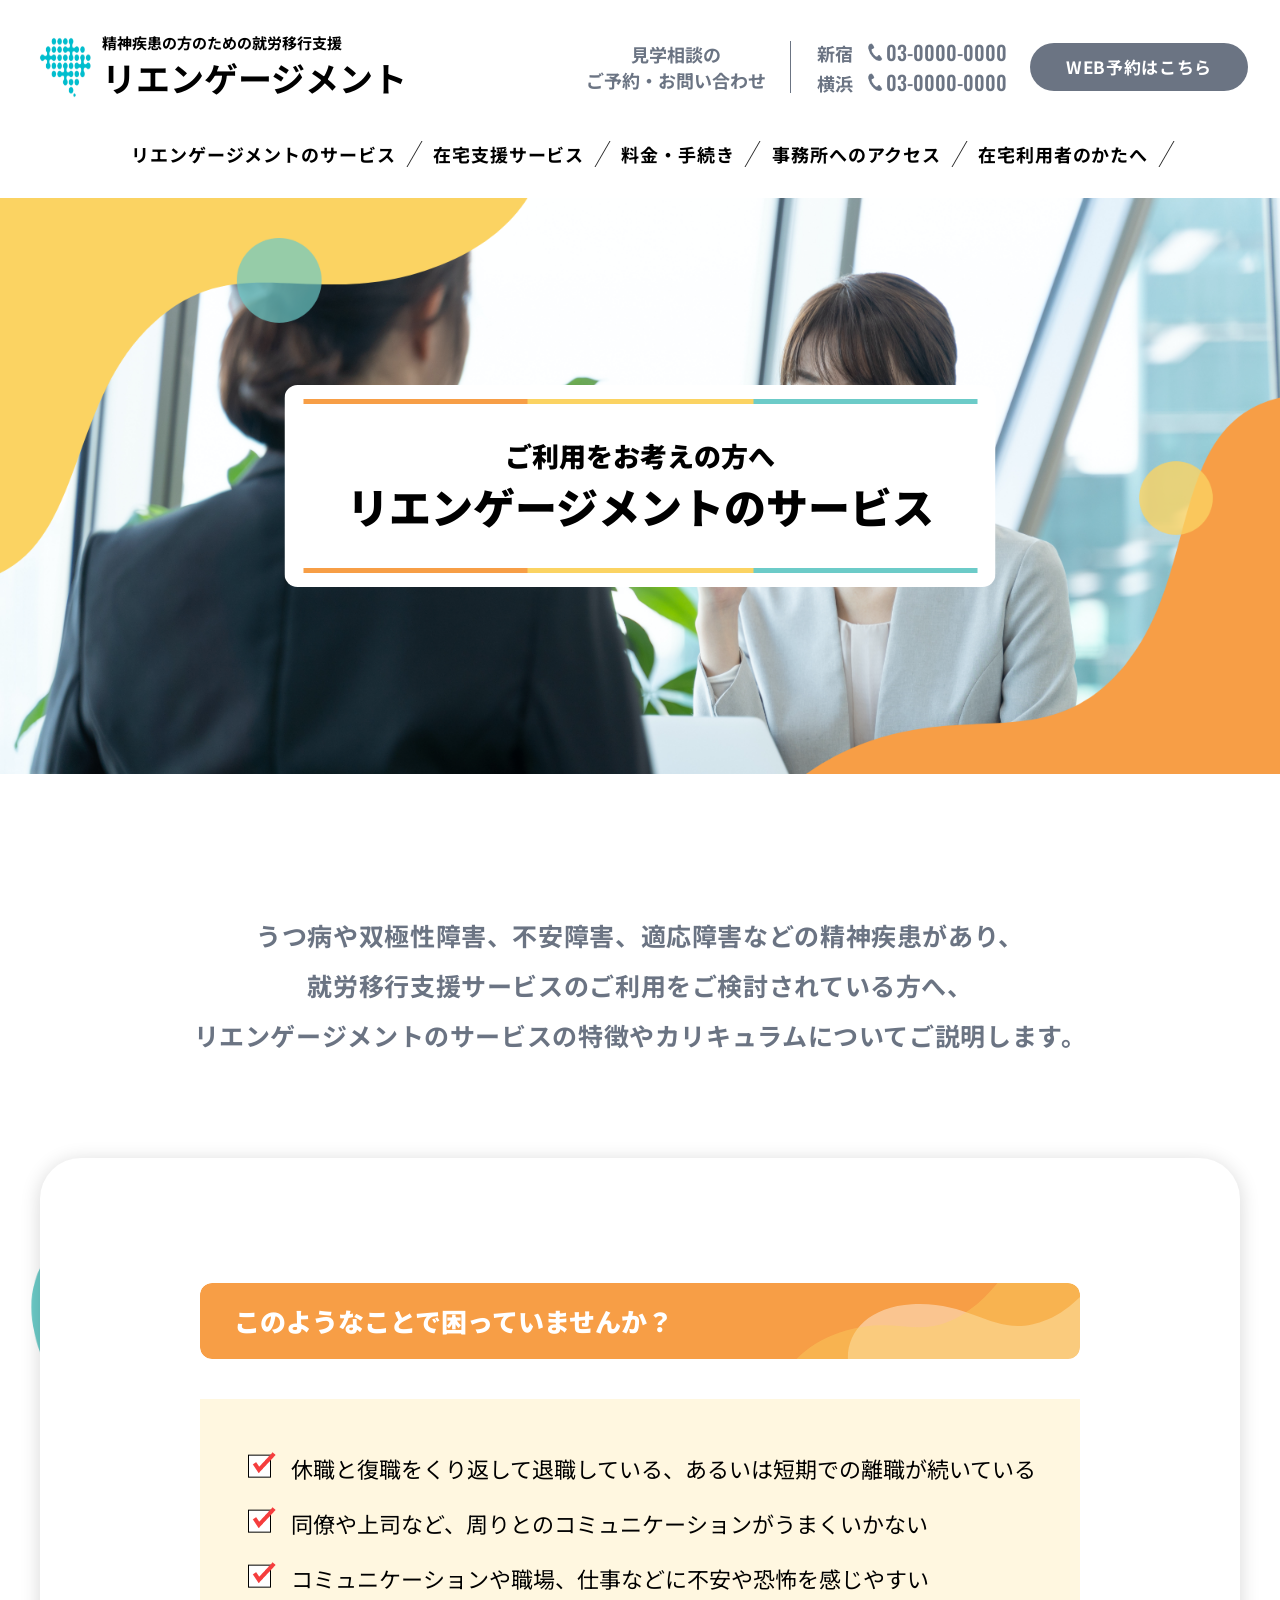
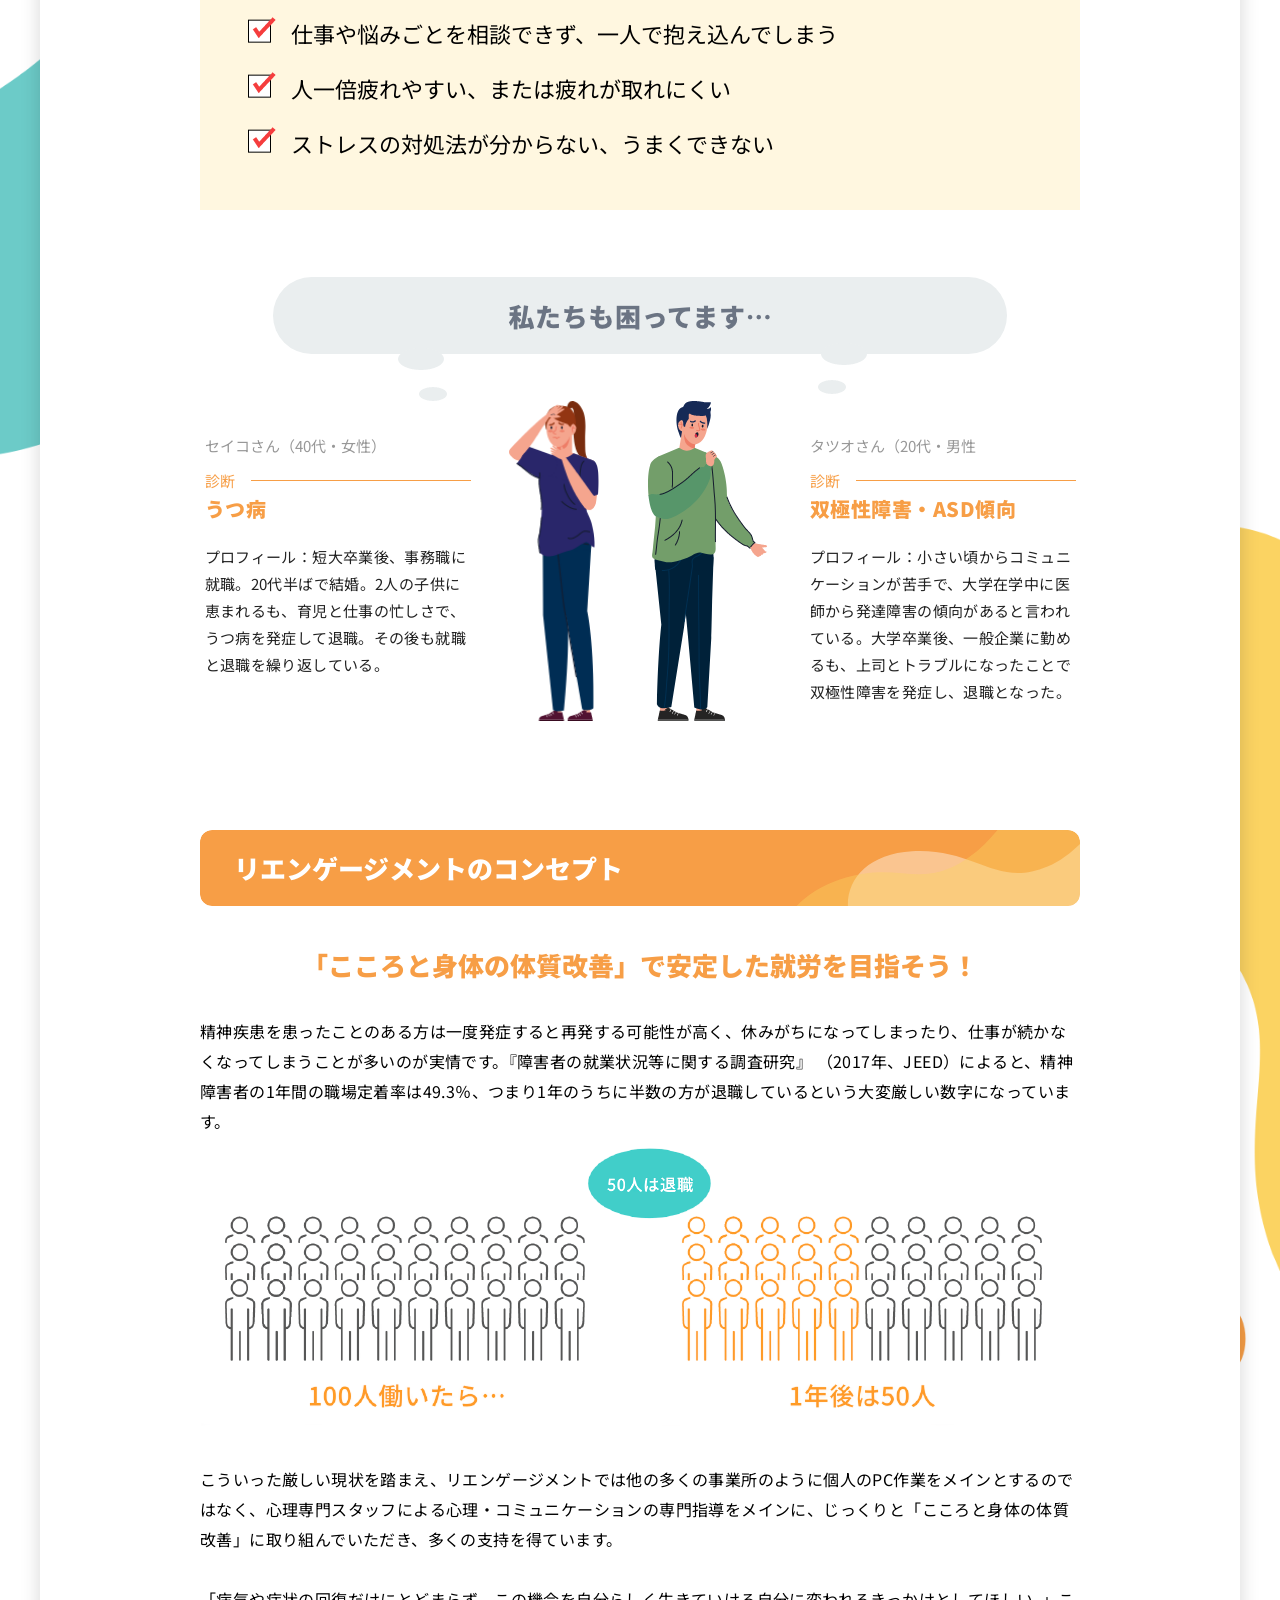
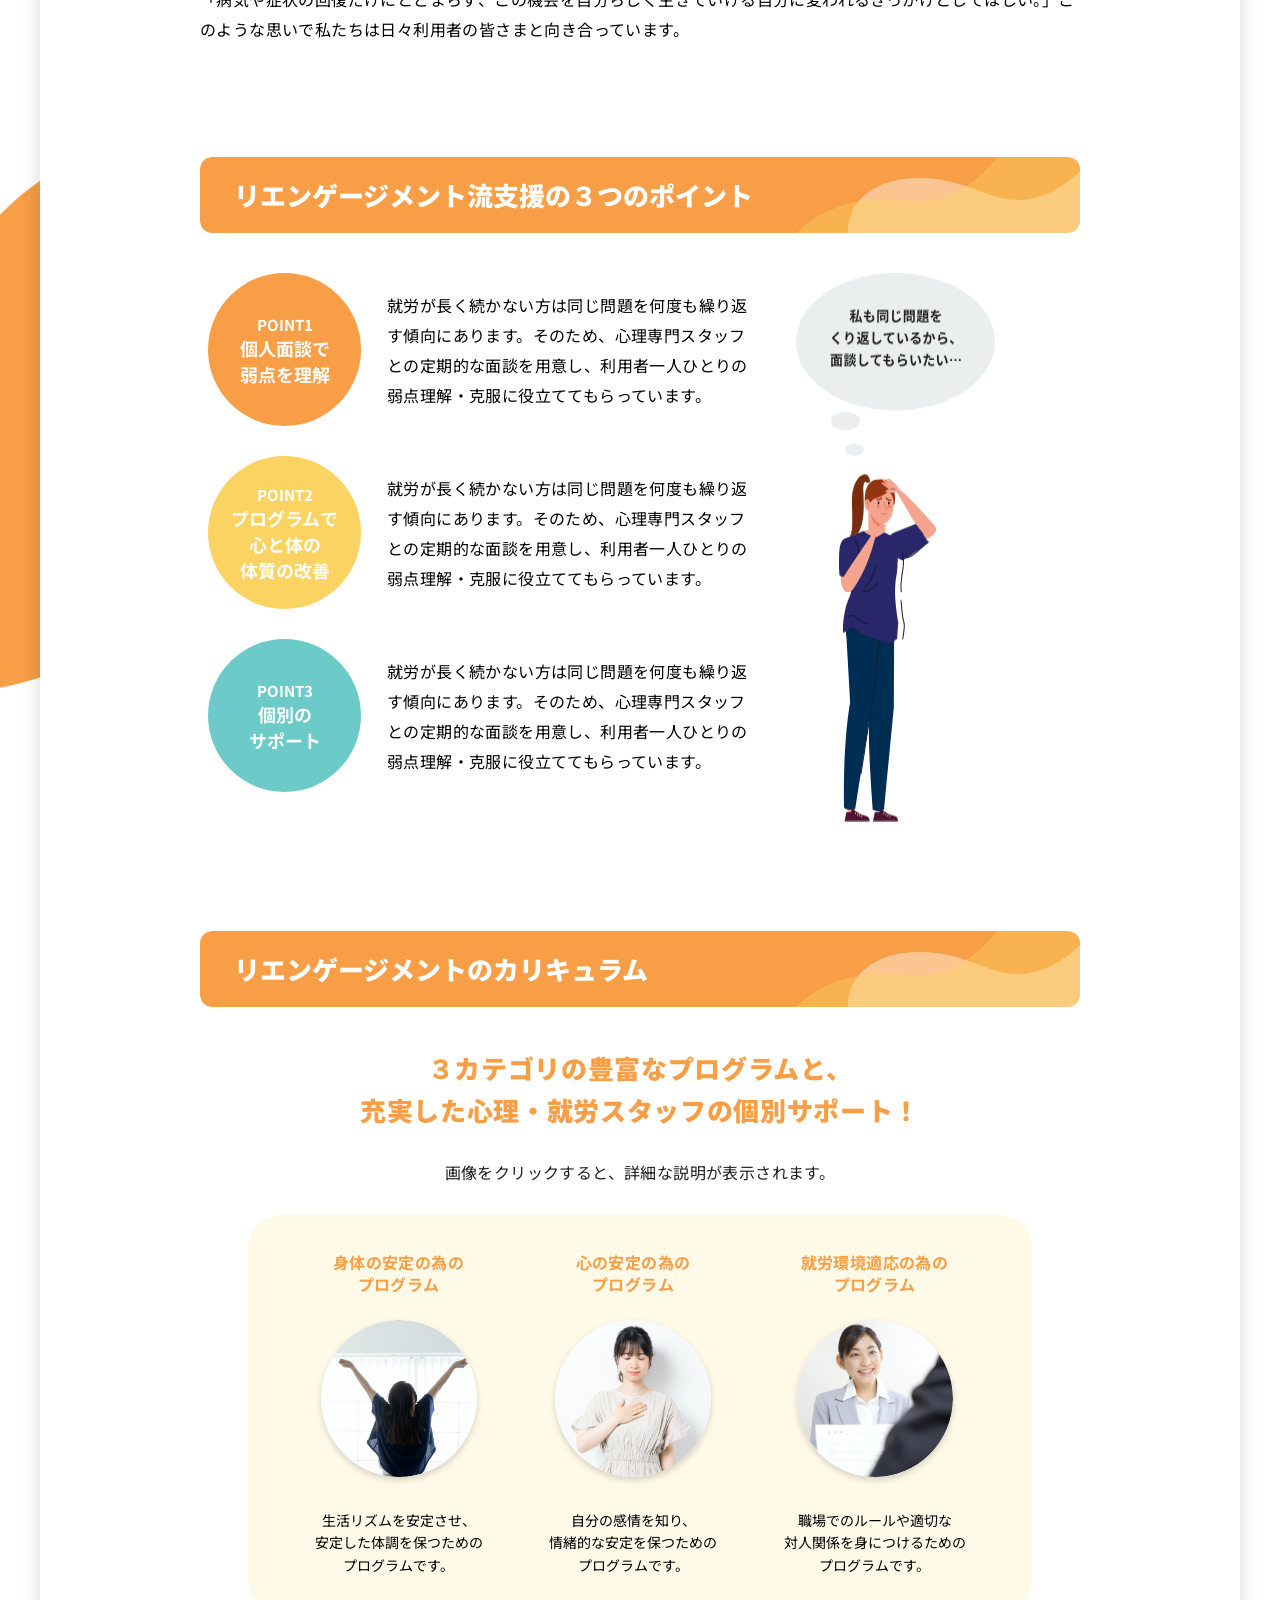
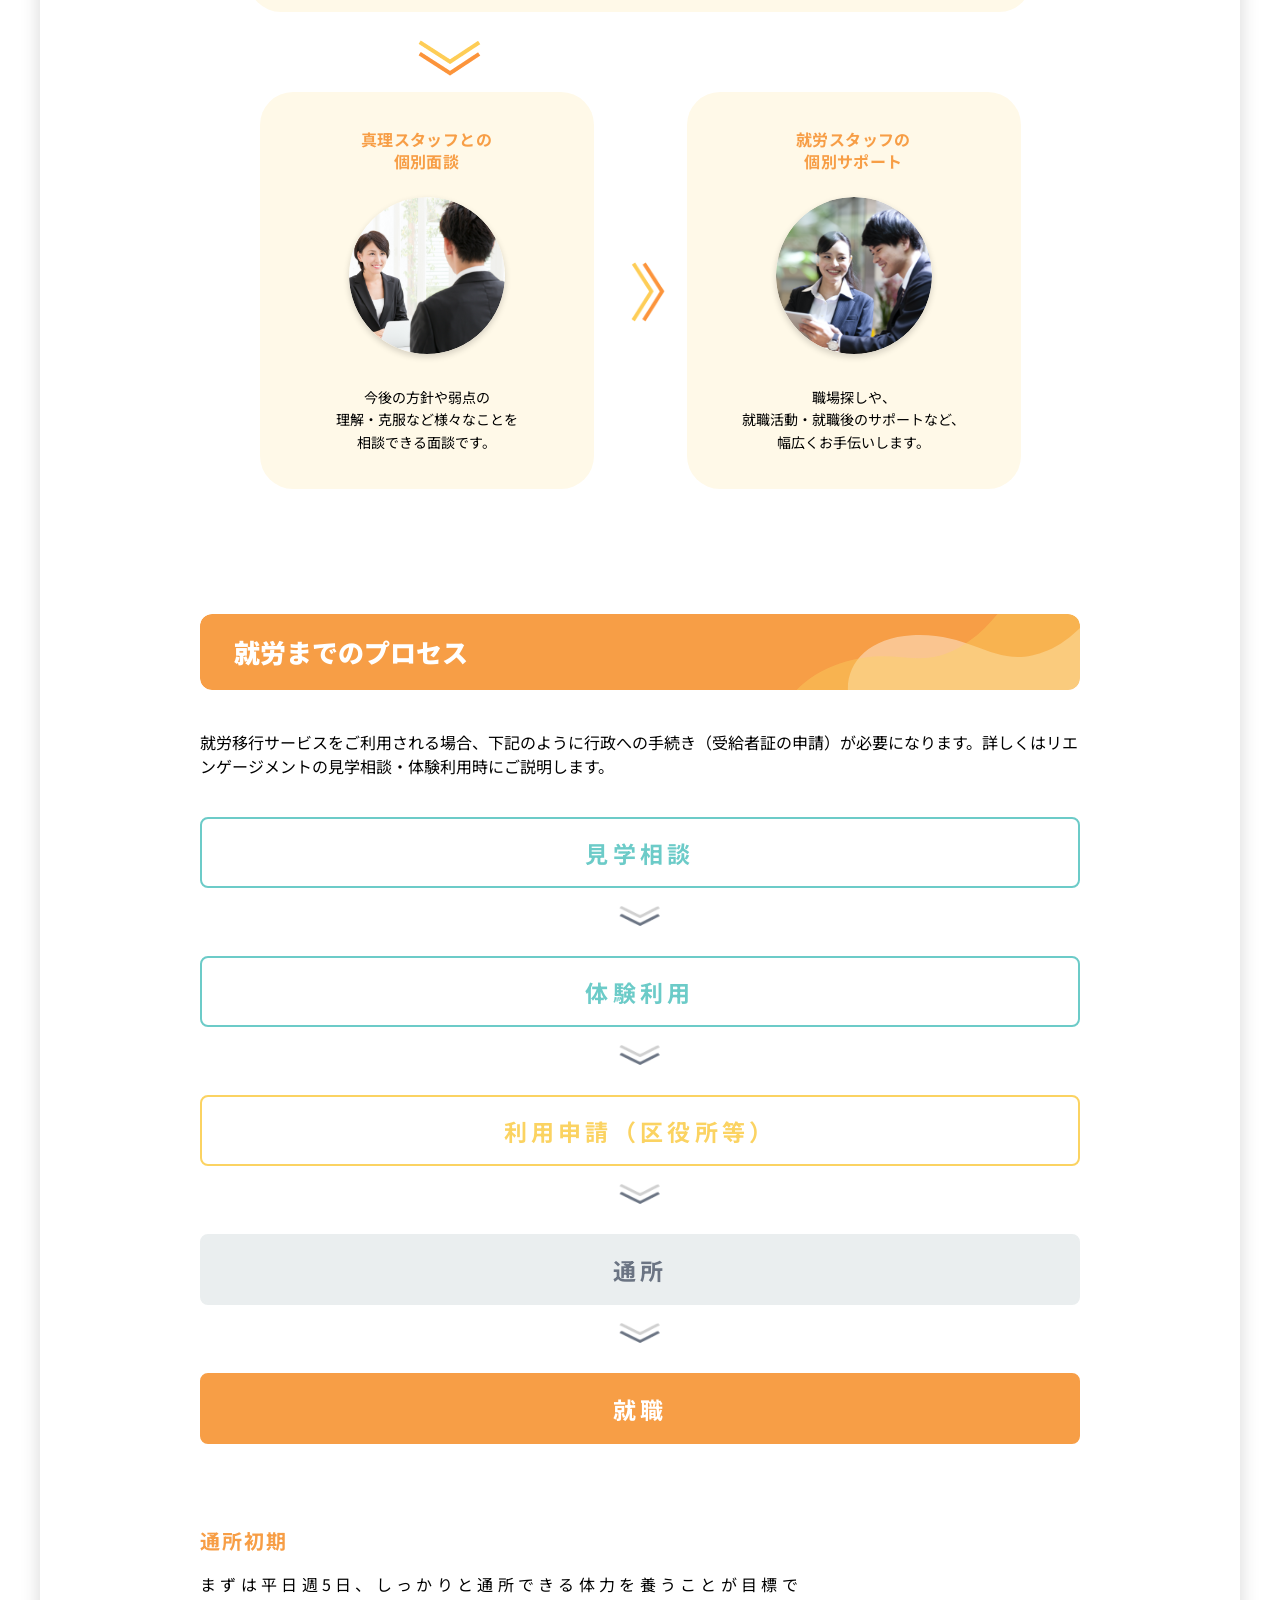
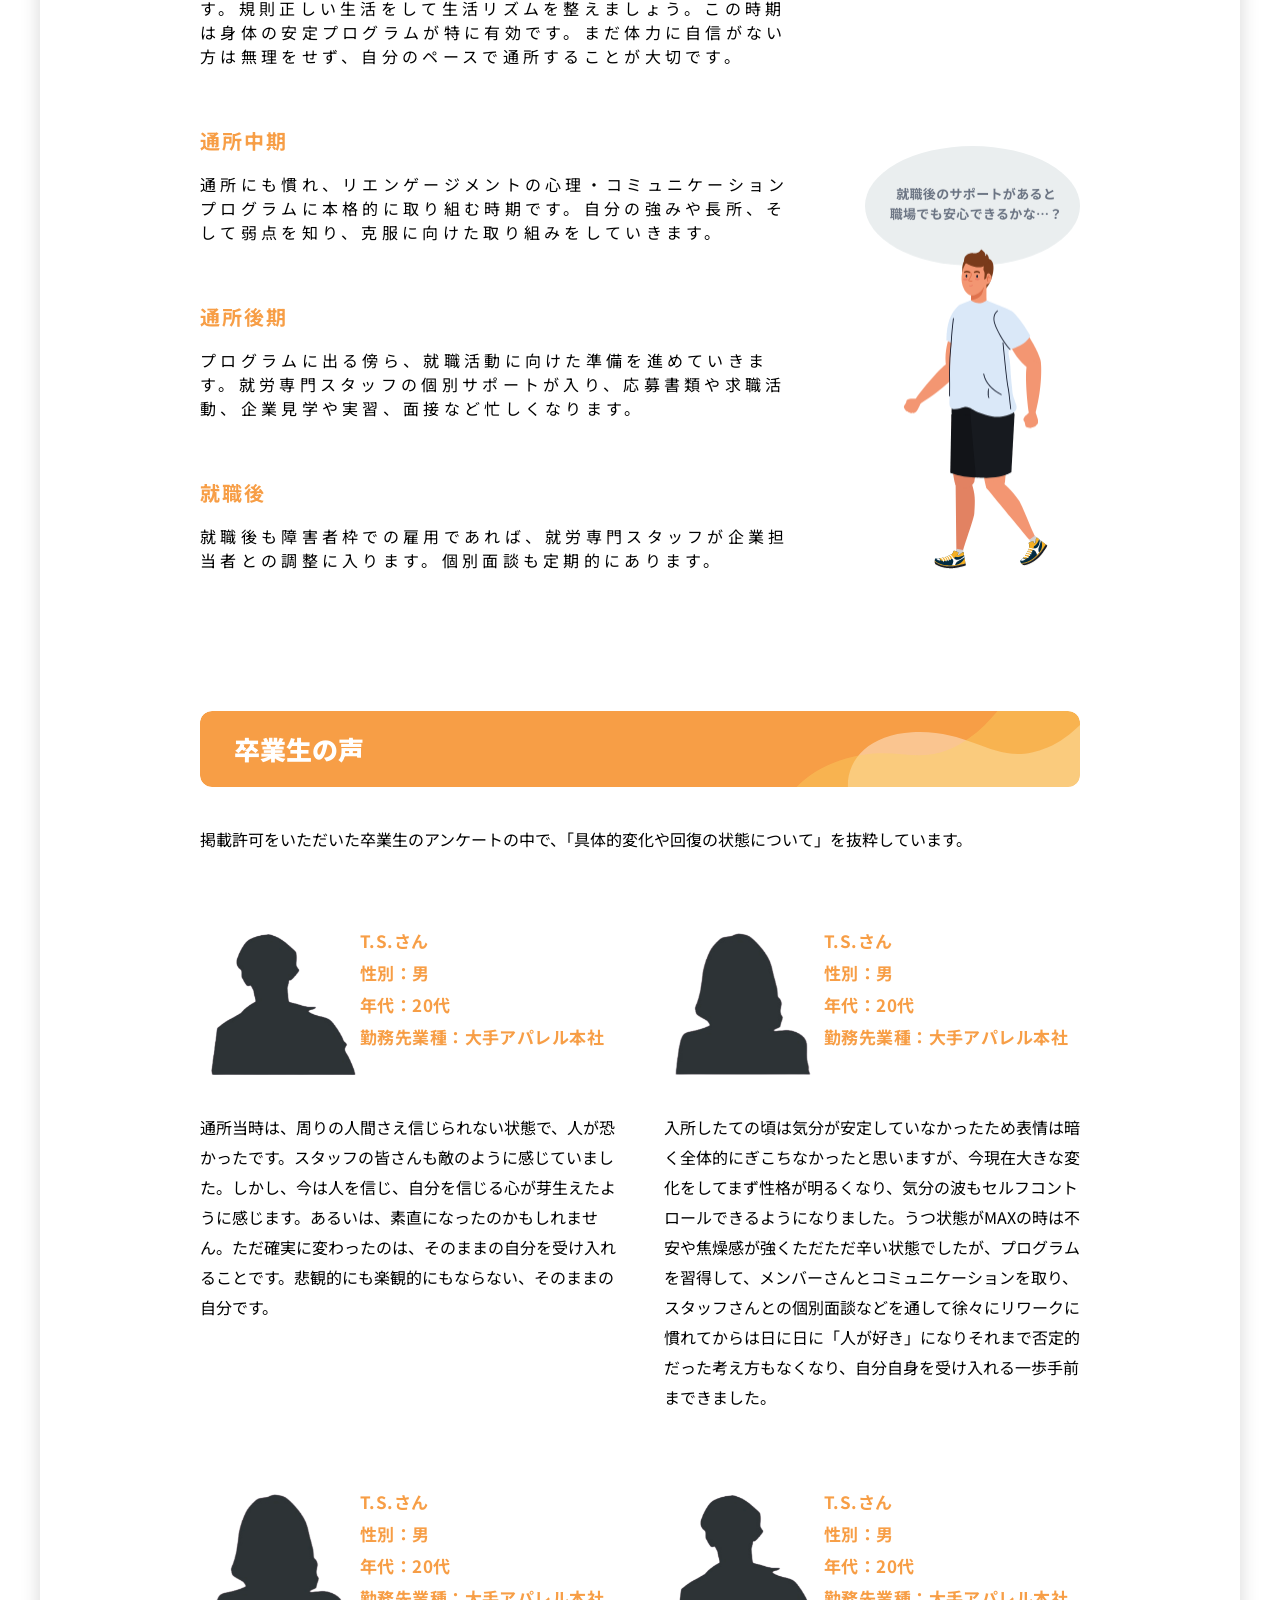
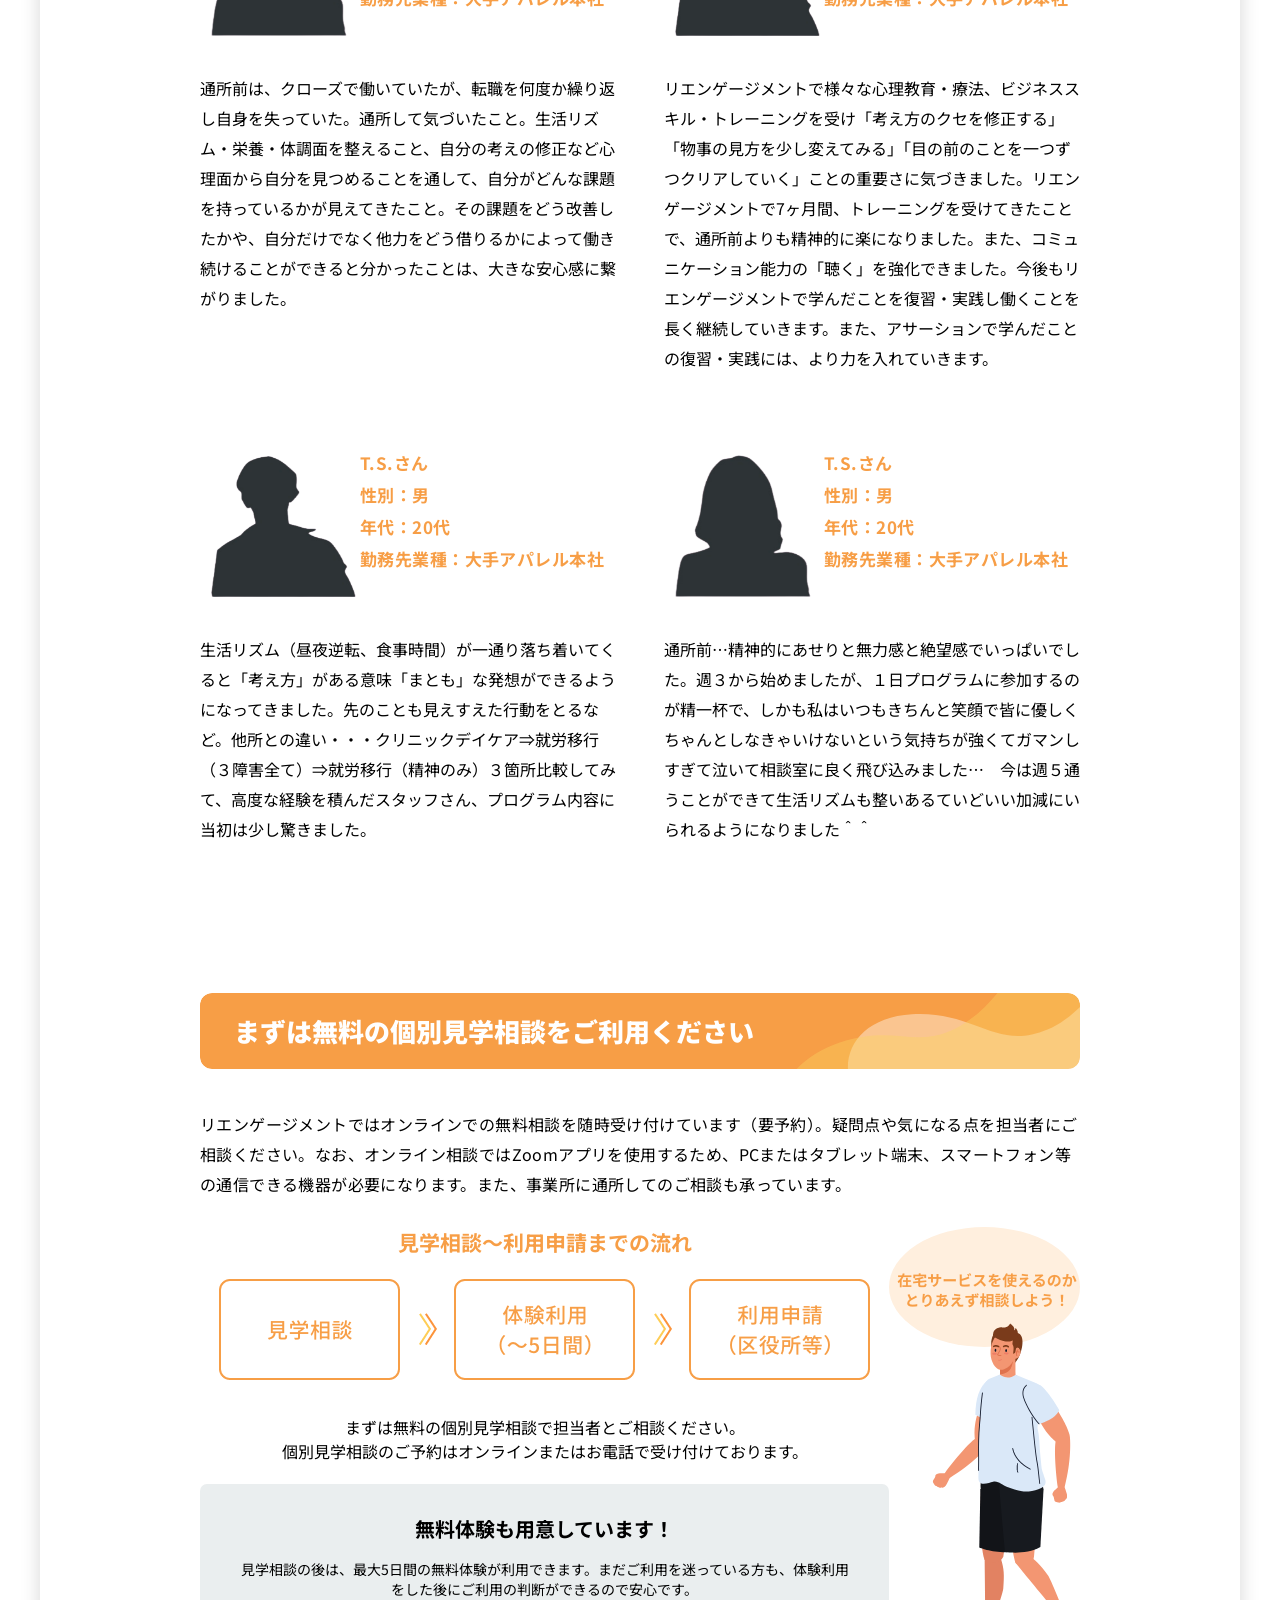
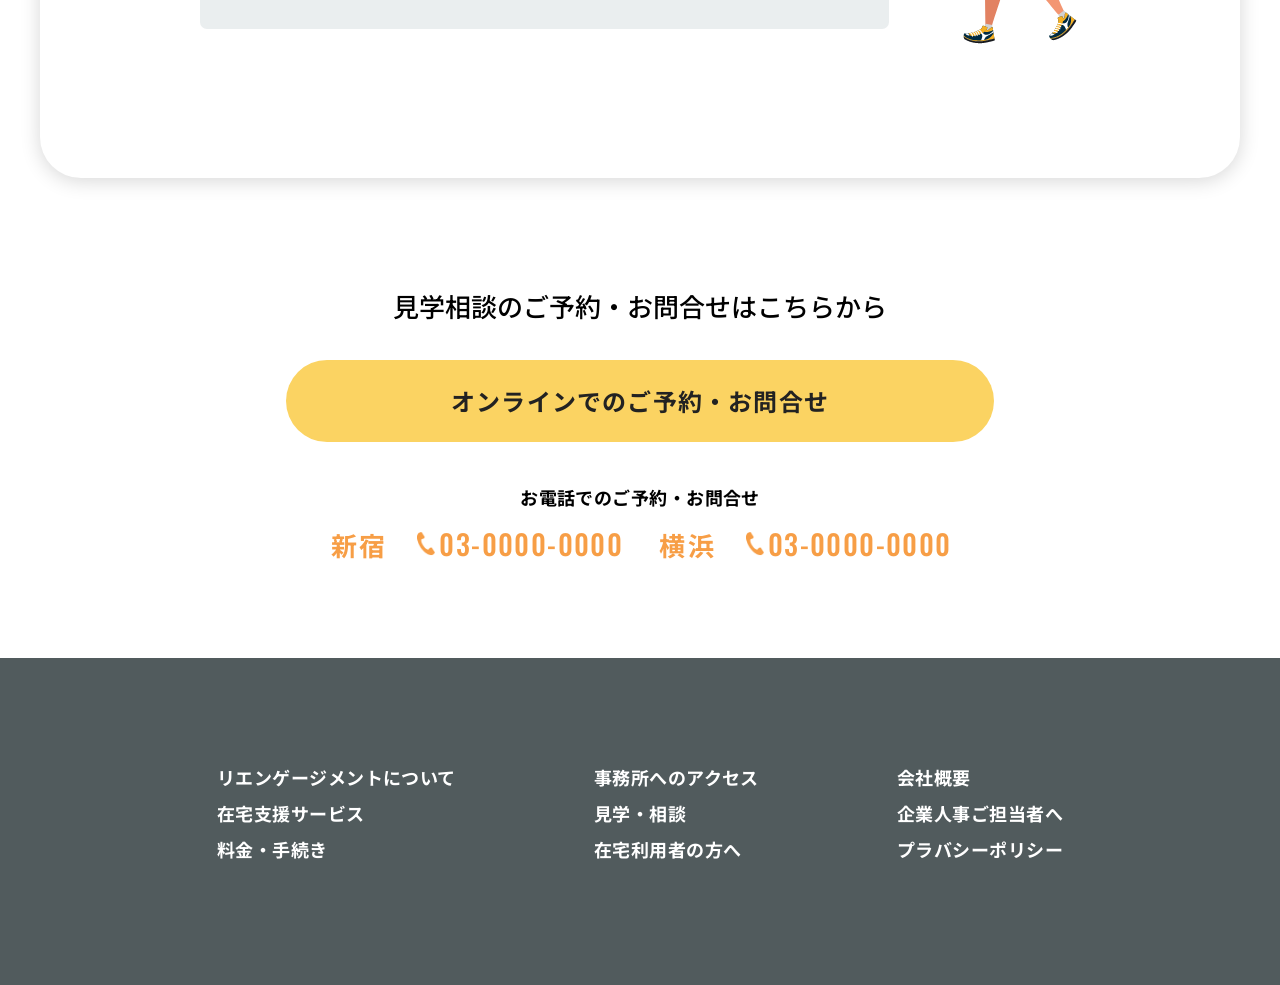
==== index.html @ 926a72e7 "Update index.html" ====
<!DOCTYPE html>
<html lang="ja">
  <head>
    <meta charset="utf-8">
    <meta name="viewport" content="width=device-width, initial-scale=1.0">
    <title>リエンゲージメント</title>
    <link rel="stylesheet" href="scss/main-service.css">
    <link href="https://fonts.googleapis.com/css2?family=Noto+Sans+JP:wght@300;400;500;700;900&family=Oswald:wght@400;500;600&family=Raleway:wght@400;500;600;700;800;900&display=swap" rel="stylesheet">
</head>
<body>
      <div class="no-scroll">

    <header>
        <div class="header_wrap">
            <div class="header_block">
            <div class="header_logo">
            <img src="img/front/group_logo2.png" alt="ロゴ">
      <h1 class="header_logo_title"><a href="https://htsubasa.github.io/reengagement/"><span class="header_logo_sub">精神疾患の方のための就労移行支援</span>リエンゲージメント</a></h1>
        </div><!--header_logo-->
        <div class="header_info">
            <p class="header_contact">見学相談の<br>ご予約・お問い合わせ</p>
            <div class="header_tel">
                <p class="area">新宿<span><img src="img/front/phone_logo.png">03-0000-0000</span></p>
                <p class="area">横浜<span><img src="img/front/phone_logo.png">03-0000-0000</span></p>
            </div><!--header_tel-->
        
            <div class="btn">
                <a href="https://htsubasa.github.io/reengagement-reservation/">WEB予約はこちら</a>
            </div><!--btn-->
        </div><!--header_info-->
        </div><!--header_bloock-->
<div class="header_nav">
    <ul>
        <li class="g-nav"><a href="https://htsubasa.github.io/main_service/">リエンゲージメントのサービス</a></li>
        <li class="g-nav"><a href="https://htsubasa.github.io/reengagement-service/">在宅支援サービス</a></li>
        <li class="g-nav"><a href="https://htsubasa.github.io/reengagement-price-page/">料金・手続き</a></li>
        <li class="g-nav"><a href="https://htsubasa.github.io/reengagement_company/">事務所へのアクセス</a></li>
        <li class="g-nav"><a href="https://htsubasa.github.io/reengagement-program-page/">在宅利用者のかたへ</a></li>
        <li id="contact-drawer" class="g-nav"><a href="https://htsubasa.github.io/reengagement-program-page/">予約・問い合わせ</a></li>
    </ul>
</div><!--nav-->
<p class="btn-gnavi">
    <span></span>
    <span></span>
    <span></span>
</p>
</div><!--header_wrap-->
</header>
        
        
<section class="mainvisual">
    <div class="mainvisual_wrap">
        <div class="mv_inner_text">
            <p class="top_inner_text">ご利用をお考えの方へ</p>
            <h2 class="top_inner_title">リエンゲージメントの<br class="br_sp">サービス</h2>
        </div><!--mv_inner_text-->
    </div><!--wrap-->
</section>

<section class="intro_top">
    <div class="intro_wrap">
        <p class="top_text">うつ病や双極性障害、不安障害、適応障害などの精神疾患があり、<br>就労移行支援サービスのご利用をご検討されている方へ、<br>リエンゲージメントのサービスの特徴やカリキュラムについてご説明します。</p>
    </div><!--wrap-->
</section><!--intro_top-->

<section class="content">
    <div class="content_box">
        <h2 class="content_title">このようなことで<br class="br_sp">困っていませんか？</h2>
        <div class="check_box">
            <ul>
                <li><img src="img/service/checkbox.png">休職と復職をくり返して退職している、あるいは短期での離職が続いている</li>
                <li><img src="img/service/checkbox.png">同僚や上司など、周りとのコミュニケーションがうまくいかない</li>
                <li><img src="img/service/checkbox.png">コミュニケーションや職場、仕事などに不安や恐怖を感じやすい</li>
                <li><img src="img/service/checkbox.png">仕事や悩みごとを相談できず、一人で抱え込んでしまう</li>
                <li><img src="img/service/checkbox.png">人一倍疲れやすい、または疲れが取れにくい</li>
                <li><img src="img/service/checkbox.png">ストレスの対処法が分からない、うまくできない</li>
            </ul>
        </div><!--checkbox-->

        <div class="example">
            <img class="gray_img" src="img/service/bubble_gray.png">   
            <img class="sp_gray_img" src="img/main-service/bubble_gray_sp.png">     
            <div class="example_block">
                <div class="example_box">
                    <div class="profile_block">
                        <p class="name">セイコさん（40代・女性）</p>
                        <p class="check">診断</p>
                        <p class="symptom">うつ病</p>
                        <p class="profile_text">プロフィール：短大卒業後、事務職に就職。20代半ばで結婚。2人の子供に恵まれるも、育児と仕事の忙しさで、うつ病を発症して退職。その後も就職と退職を繰り返している。</p>
                    </div><!--profile_block-->
                    <img id="female_pic" src="img/service/femal_pic.png" alt="人の画像">
                </div><!--example_1-->

                <div class="example_box">
                    <img id="male_pic"  src="img/service/man_pic.png" alt="人の画像">
                    <div class="profile_block">
                        <p class="name">タツオさん（20代・男性</p>
                        <p class="check">診断</p>
                        <p class="symptom">双極性障害・ASD傾向</p>
                        <p class="profile_text">プロフィール：小さい頃からコミュニケーションが苦手で、大学在学中に医師から発達障害の傾向があると言われている。大学卒業後、一般企業に勤めるも、上司とトラブルになったことで双極性障害を発症し、退職となった。</p>
                    </div><!--profile_block-->
                </div><!--example_1-->
            </div><!--example_bloc-->
        </div><!--example-->

        <div class="concept">
            <h2>リエンゲージメントの<br class="br_sp">コンセプト</h2>
            <h3 class="concept_title">「こころと身体の体質改善」で安定した就労を目指そう！</h3>
            <p class="text">精神疾患を患ったことのある方は一度発症すると再発する可能性が高く、休みがちになってしまったり、仕事が続かなくなってしまうことが多いのが実情です。『障害者の就業状況等に関する調査研究』 （2017年、JEED）によると、精神障害者の1年間の職場定着率は49.3％、つまり1年のうちに半数の方が退職しているという大変厳しい数字になっています。</p>
            <img class="concept-img" src="img/main-service/worker_pic.png" alt="">
            <img class="concept-img_sp" src="img/main-service/worker_pic2.png" alt="">
            <p class="text">こういった厳しい現状を踏まえ、リエンゲージメントでは他の多くの事業所のように個人のPC作業をメインとするのではなく、心理専門スタッフによる心理・コミュニケーションの専門指導をメインに、じっくりと「こころと身体の体質改善」に取り組んでいただき、多くの支持を得ています。</p>
            <p id="concept_last_text" class="text">「病気や症状の回復だけにとどまらず、この機会を自分らしく生きていける自分に変われるきっかけとしてほしい。」このような思いで私たちは日々利用者の皆さまと向き合っています。</p>
        </div><!--concept-->

        <div class="point_wrap">
            <h2>リエンゲージメント流<br class="br_sp">支援の３つのポイント</h2>
            <div class="point_content">
                <div class="point_circle_block">
                    <img class="point_img_sp" src="img/main-service/speech_bubble_sp.png" alt="吹き出しと人">
                <div class="point_block">
                    <div id="orange_circle" class="circle"><p>POINT1<span>個人面談で<br>弱点を理解</span></p></div>
                    <p class="text">就労が長く続かない方は同じ問題を何度も繰り返す傾向にあります。そのため、心理専門スタッフとの定期的な面談を用意し、利用者一人ひとりの弱点理解・克服に役立ててもらっています。</p>
                </div><!--point_block-->
                <div class="point_block">
                    <div id="yellow_circle" class="circle"><p>POINT2<span>プログラムで<br>
                        心と体の<br>体質の改善</span></p></div>
                    <p class="text">就労が長く続かない方は同じ問題を何度も繰り返す傾向にあります。そのため、心理専門スタッフとの定期的な面談を用意し、利用者一人ひとりの弱点理解・克服に役立ててもらっています。</p>
                </div><!--point_block-->
                <div class="point_block">
                    <div id="blue_circle" class="circle"><p>POINT3<span>個別の<br>サポート</span></p></div>
                    <p class="text">就労が長く続かない方は同じ問題を何度も繰り返す傾向にあります。そのため、心理専門スタッフとの定期的な面談を用意し、利用者一人ひとりの弱点理解・克服に役立ててもらっています。</p>
                </div><!--point_block-->
            </div><!--point_circle_block-->

            <img class="point_img" src="img/main-service/speech_bubble.png" alt="吹き出しと人">


            </div><!--point_conotent-->
        </div><!--point_wrap-->

        <div class="curriculum">
            <h2>リエンゲージメントの<br class="br_sp">カリキュラム</h2>
            <h3 class="curriculum_sub_title">３カテゴリの豊富なプログラムと、<br>充実した心理・就労スタッフの個別サポート！</h3>
            <p class="curriculum_text">画像をクリックすると、詳細な説明が表示されます。</p>
            <div class="flow">
                <div class="program">
                    <div class="program_item">
                        <h3>身体の安定の為の<br>プログラム</h2>
                        <img class="modal_img1" src="img/main-service/card_img1.png" alt="プログラム風景">
                        <p class="program_text">生活リズムを安定させ、<br>安定した体調を保つための<br>プログラムです。</p>
                </div><!--pitem-->


                <div class="modal_1">
                    <span class="dli-close"></span>
                    <div class="modal_1_wrap">
                        <div class="btn"><p>身体の安定のためのプログラム</p></div>  
                        <p class="modal_text">生活リズムを安定させ、就職しても安定した体調を保てるようにする
                            「体の体質改善」プログラムです。自己管理プログラムや各種運動プログラム、
                            健康や疾病についての教育などがあります。
                            また定期的な自律神経の測定等のモニタリングも行っています。</p>
                           <img class="modal_img1" src="img/main-service/modal_img.png">
                            <p class="modal_title">自律神経の測定結果サンプル</p>        
                            <p class="modal_bottom_text">専用の測定器で自律神経を測定すると、このような結果が表示されます。</p>          
                        </div>
                        </div><!--momdal-->

                    <div class="program_item">
                        <h3>心の安定の為の<br>プログラム</h2>
                        <img class="modal_img2" src="img/main-service/card_img2.png" alt="プログラム風景">
                        <p class="program_text">自分の感情を知り、<br>情緒的な安定を保つための<br>プログラムです。</p>
                    </div><!--pitem-->


                    <div class="modal_2">
                        <span class="dli-close"></span>
                        <div class="modal_2_wrap">
                        <div class="btn"><p>心の安定のためのプログラム</p></div>  
                        <p class="modal_text">精神疾患を患った方々には凹んたものを元に戻すだけでなく、凹まないようにする耐性と、凹んでも自分で元に戻せる力を付ける「こころの体質改善」が必要です。
                            リエンゲージメントでは臨床心理士／公認心理師や精神保健福祉士などの心理の専門家により、認知行動療法やマインドフルネスなど、自分自身の感情を知り、情緒的な安定を保つ方法を学ぶ様々なプログラムを用意しています。</p>
                            <img class="modal_img1" src="img/main-service/modal_img2.png">
                            <img class="modal_img1" src="img/main-service/modal_img3.png">
                        </div>
                        </div><!--momdal-->


                    <div class="program_item">
                        <h3>就労環境適応の為の<br>プログラム</h2>
                        <img class="modal_img3" src="img/main-service/card_img3.png" alt="プログラム風景">
                        <p class="program_text">職場でのルールや適切な<br>対人関係を身につけるための<br>プログラムです。</p>
                    </div><!--pitem-->

                <div class="modal_3">
                    <div class="modal_3_wrap">
                    <span class="dli-close"></span>
                    <div class="btn"><p>就労スタッフの個別サポート</p></div>  
                    <p class="modal_text">就職活動全般に渡る個別サポートと就労後の支援です。いざ就職活動を…となっても、一人だとどこから手を付けたらよいのか分からないもの。リエンゲージメントでは就労専門スタッフが常駐し、一人ひとりを個別サポート。
                        これまでのキャリアの棚卸しからその人に適した職場探し、障害者雇用に関する相談や応募書類の書き方、面接サポート、実習や求人の紹介、就労後の企業との調整や面談など多岐にわたる支援をしています。</p>
                        <img class="modal_img5" src="img/main-service/modal_img4.png" alt="プログラム風景">
                   </div>
                    </div><!--momdal-->
                </div><!--program-->



                <img class="arrow_down" src="img/service/arrow_down.png" alt="矢印"> 

                <div class="program_second">
                    <div class="program_item">
                        <h3>真理スタッフとの<br>個別面談</h2>
                        <img class="modal_img4" src="img/main-service/card_img4.png" alt="プログラム風景">
                        <p class="program_text">今後の方針や弱点の<br>理解・克服など様々なことを<br>相談できる面談です。</p>
                    </div><!--pitem-->


                    <div class="modal_4">
                        <span class="dli-close"></span>
                        <div class="btn"><p>心理スタッフとの個別面談</p></div>  
                        <p class="modal_text">こころの問題や通所全般に関する個別面談です。心療内科や精神科、カウンセリングルームでの実務経験のあるカウンセラーが専任担当として一人ひとりにつくので安心です。今後の方針についての話合い、弱点の理解や克服、日々の困りごとや不安の解消など幅広く対応しています。                        </p>
                        <p class="modal_text">成長の階段には『踊り場』も『下り階段』もあります。今進むべき方向性をいつも確認、成長し続けられる環境を用意しています。</p>
                    </div><!--momdal-->

                    <img class="arrow_right" src="img/service/arrow_right.png" alt="矢印"> 
                    <img id="arrow_down_middle" src="img/service/arrow_down.png" alt="矢印"> 
                    <div class="program_item">
                        <h3>就労スタッフの<br>個別サポート</h2>
                        <img class="modal_img5" src="img/main-service/card_img5.png" alt="プログラム風景">
                        <p class="program_text">職場探しや、<br>就職活動・就職後のサポートなど、<br>幅広くお手伝いします。</p>
                    </div><!--pitem-->


                    <div class="modal_5">
                        <span class="dli-close"></span>
                        <div class="modal_5_wrap">
                        <div class="btn"><p>身体の安定のためのプログラム</p></div>  
                        <p class="modal_text">生活リズムを安定させ、就職しても安定した体調を保てるようにする
                            「体の体質改善」プログラムです。自己管理プログラムや各種運動プログラム、
                            健康や疾病についての教育などがあります。
                            また定期的な自律神経の測定等のモニタリングも行っています。</p>
                            <img class="modal_img5" src="img/main-service/modal_img5.png" alt="プログラム風景">
                            <p class="modal_title">自律神経の測定結果サンプル</p>        
                            <p class="modal_bottom_text">専用の測定器で自律神経を測定すると、このような結果が表示されます。</p>          
                            <img class="modal_img6" src="img/main-service/modal_img6.png" alt="プログラム風景">
                        </div>
                        </div><!--momdal-->
                </div><!--program_second-->
            </div><!--flow-->
        </div><!--concept-->

        <h2>就労までのプロセス</h2>
        <p class="text">就労移行サービスをご利用される場合、下記のように行政への手続き（受給者証の申請）が必要になります。詳しくはリエンゲージメントの見学相談・体験利用時にご説明します。</p>
        <div class="proceed">
            <p class="blue_box">見学相談</p>
            <img src="img/common/black_arrow.png" alt="下矢印">
            <p class="blue_box">体験利用</p>
            <img src="img/common/black_arrow.png" alt="下矢印">
            <p class="yellow_box">利用申請（区役所等）</p>
            <img src="img/common/black_arrow.png" alt="下矢印">
            <p id="gray__fill">通所</p>
            <img src="img/common/black_arrow.png" alt="下矢印">
            <p id="orange__fill" class="yellow_box">就職</p>

            <div class="proceed_wrap">

                    <div class="proceed_text_block">
                        <img class="proceed_img_sp" src="img/main-service/speech_bubble_sp2.png" alt="吹き出しと人">
                    <div class="proceed_block">
                        <h3>通所初期</h3>
                        <p class="proceed_text">まずは平日週5日、しっかりと通所できる体力を養うことが目標です。規則正しい生活をして生活リズムを整えましょう。この時期は身体の安定プログラムが特に有効です。まだ体力に自信がない方は無理をせず、自分のペースで通所することが大切です。</p>
                    </div><!--proceed_block-->

                    <div class="proceed_block">
                        <h3>通所中期</h3>
                        <p class="proceed_text">通所にも慣れ、リエンゲージメントの心理・コミュニケーションプログラムに本格的に取り組む時期です。自分の強みや長所、そして弱点を知り、克服に向けた取り組みをしていきます。</p>
                    </div><!--proceed_block-->
                    
                    <div class="proceed_block">
                        <h3>通所後期</h3>
                        <p class="proceed_text">プログラムに出る傍ら、就職活動に向けた準備を進めていきます。就労専門スタッフの個別サポートが入り、応募書類や求職活動、企業見学や実習、面接など忙しくなります。</p>
                    </div><!--proceed_block-->

                    <div class="proceed_block">
                        <h3>就職後</h3>
                        <p class="proceed_text">就職後も障害者枠での雇用であれば、就労専門スタッフが企業担当者との調整に入ります。個別面談も定期的にあります。</p>
                    </div><!--proceed_block-->
                </div><!--point_circle_block-->
                <img src="img/main-service/speech_bubble2.png" alt="人と吹き出し">
            </div><!--proceed_wrap-->
        </div><!--proceed-->

        <div class="customer_list">
            <h2>卒業生の声</h2>
            <p class="text">掲載許可をいただいた卒業生のアンケートの中で、「具体的変化や回復の状態について」を抜粋しています。</p>

        <div class="profile_content">

        <div class="profile_block">
        <div class="profile">
            <img src="img/main-service/shadow_man.png" alt="シルエット">
        <ul class="profile_list">
            <li>T.S.さん</li>
            <li>性別：男</li>
            <li>年代：20代</li>
            <li>勤務先業種：大手アパレル本社</li>
        </ul>
        </div><!--profile-->
            <p class="text">通所当時は、周りの人間さえ信じられない状態で、人が恐かったです。スタッフの皆さんも敵のように感じていました。しかし、今は人を信じ、自分を信じる心が芽生えたように感じます。あるいは、素直になったのかもしれません。ただ確実に変わったのは、そのままの自分を受け入れることです。悲観的にも楽観的にもならない、そのままの自分です。</p>
        </div><!--profile_block-->

        <div class="profile_block">
            <div class="profile">
                <img src="img/main-service/shadow_woman.png" alt="シルエット">
            <ul class="profile_list">
                <li>T.S.さん</li>
                <li>性別：男</li>
                <li>年代：20代</li>
                <li>勤務先業種：大手アパレル本社</li>
            </ul>
            </div><!--profile-->
                <p class="text">入所したての頃は気分が安定していなかったため表情は暗く全体的にぎこちなかったと思いますが、今現在大きな変化をしてまず性格が明るくなり、気分の波もセルフコントロールできるようになりました。うつ状態がMAXの時は不安や焦燥感が強くただただ辛い状態でしたが、プログラムを習得して、メンバーさんとコミュニケーションを取り、スタッフさんとの個別面談などを通して徐々にリワークに慣れてからは日に日に「人が好き」になりそれまで否定的だった考え方もなくなり、自分自身を受け入れる一歩手前まできました。</p>
            </div><!--profile_block-->

            <div class="profile_block">
                <div class="profile">
                    <img src="img/main-service/shadow_woman.png" alt="シルエット">
                <ul class="profile_list">
                    <li>T.S.さん</li>
                    <li>性別：男</li>
                    <li>年代：20代</li>
                    <li>勤務先業種：大手アパレル本社</li>
                </ul>
                </div><!--profile-->
                    <p class="text">通所前は、クローズで働いていたが、転職を何度か繰り返し自身を失っていた。通所して気づいたこと。生活リズム・栄養・体調面を整えること、自分の考えの修正など心理面から自分を見つめることを通して、自分がどんな課題を持っているかが見えてきたこと。その課題をどう改善したかや、自分だけでなく他力をどう借りるかによって働き続けることができると分かったことは、大きな安心感に繋がりました。</p>
                </div><!--profile_block-->

                <div class="profile_block">
                    <div class="profile">
                        <img src="img/main-service/shadow_man.png" alt="シルエット">
                    <ul class="profile_list">
                        <li>T.S.さん</li>
                        <li>性別：男</li>
                        <li>年代：20代</li>
                        <li>勤務先業種：大手アパレル本社</li>
                    </ul>
                    </div><!--profile-->
                        <p class="text">リエンゲージメントで様々な心理教育・療法、ビジネススキル・トレーニングを受け「考え方のクセを修正する」「物事の見方を少し変えてみる」「目の前のことを一つずつクリアしていく」ことの重要さに気づきました。リエンゲージメントで7ヶ月間、トレーニングを受けてきたことで、通所前よりも精神的に楽になりました。また、コミュニケーション能力の「聴く」を強化できました。今後もリエンゲージメントで学んだことを復習・実践し働くことを長く継続していきます。また、アサーションで学んだことの復習・実践には、より力を入れていきます。</p>
                </div><!--profile_block-->


                    <div class="profile_block">
                        <div class="profile">
                            <img src="img/main-service/shadow_man.png" alt="シルエット">
                        <ul class="profile_list">
                            <li>T.S.さん</li>
                            <li>性別：男</li>
                            <li>年代：20代</li>
                            <li>勤務先業種：大手アパレル本社</li>
                        </ul>
                        </div><!--profile-->
                            <p class="text"> 生活リズム（昼夜逆転、食事時間）が一通り落ち着いてくると「考え方」がある意味「まとも」な発想ができるようになってきました。先のことも見えすえた行動をとるなど。他所との違い・・・クリニックデイケア⇒就労移行（３障害全て）⇒就労移行（精神のみ）３箇所比較してみて、高度な経験を積んだスタッフさん、プログラム内容に当初は少し驚きました。</p>
                    </div><!--profile_block-->


                    <div class="profile_block">
                            <div class="profile">
                                <img src="img/main-service/shadow_woman.png" alt="シルエット">
                            <ul class="profile_list">
                                <li>T.S.さん</li>
                                <li>性別：男</li>
                                <li>年代：20代</li>
                                <li>勤務先業種：大手アパレル本社</li>
                            </ul>
                            </div><!--profile-->
                                <p class="text">通所前…精神的にあせりと無力感と絶望感でいっぱいでした。週３から始めましたが、１日プログラムに参加するのが精一杯で、しかも私はいつもきちんと笑顔で皆に優しくちゃんとしなきゃいけないという気持ちが強くてガマンしすぎて泣いて相談室に良く飛び込みました…　今は週５通うことができて生活リズムも整いあるていどいい加減にいられるようになりました＾＾</p>
                    </div><!--profile_block-->

    </div><!--profile_content-->
    </div><!--customer_list-->

  

        <h2>まずは無料の個別見学相談を<br class="br_sp">ご利用ください</h2>
        <p class="free_class_text">リエンゲージメントではオンラインでの無料相談を随時受け付けています（要予約）。疑問点や気になる点を担当者にご相談ください。なお、オンライン相談ではZoomアプリを使用するため、PCまたはタブレット端末、スマートフォン等の通信できる機器が必要になります。また、事業所に通所してのご相談も承っています。</p>
        <div class="consulting_flow">
            <div class="consulting_flow_box">
            <h3>見学相談〜利用申請までの流れ</h3>
            <img class="consulting_flow_pic_sp" src="img/main-service/flow_sp.png" alt="吹き出しと人">
            <img id="consulting_flow_pic" src="img/service/flow.png" alt="見学の流れ画像">
            <p class="text_on_box">まずは無料の個別見学相談で担当者とご相談ください。<br>個別見学相談のご予約はオンラインまたはお電話で受け付けております。</p>
            <div class="free_block">
                <p class="free_title">無料体験も用意しています！</p>
                <p>見学相談の後は、最大5日間の無料体験が利用できます。まだご利用を迷っている方も、体験利用をした後にご利用の判断ができるので安心です。</p>
            </div><!--free_block-->
        </div><!--consulting_flow_box-->
            <img class="consulting_img_pc" src="img/service/human_pic.png" alt="人の画像">
            <img class="consulting_img_sp" src="img/main-service/human_sp.png" alt="人の画像">
        </div><!--consulting_flow-->

    </div><!--content_box-->
</section><!--content-->


<section class="contact_wrap">
    <h3 class="contact_title">見学相談のご予約・お問合せはこちらから</h3>
    <h3 class="contact_title_sp">見学相談のご予約<br>お問合せはこちらから</h3>
    <div class="btn">
        <a href="https://htsubasa.github.io/reengagement-reservation/">オンラインでのご予約・お問合せ</a>
    </div>
    <p class="reservation">お電話でのご予約・お問合せ</p>
    <div class="contact_tel">
        <p id="shinjuku">新宿<span class="number"><img src="img/service/phone_logo.png">03-0000-0000</span></p>
        <p id="yokohama">横浜<span class="number"><img src="img/service/phone_logo.png">03-0000-0000</span></p>
    </div><!--header_tel-->

</section><!--contact-->


<footer>
    <div class="footer_wrap">
        <div class="footer_nav">
            <ul>
                <li class="nav_top_title"><a href="https://htsubasa.github.io/main_service/">リエンゲージメントについて</a></li>
                <li class="nav_top_title"><a href="https://htsubasa.github.io/reengagement-service/">在宅支援サービス</a></li>
                <li class="nav_top_title"><a href="https://htsubasa.github.io/reengagement-price-page/">料金・手続き</a></li>
            </ul>
        </div><!--nav-->
    
    
        <div class="footer_nav">
            <ul>
                <li class="nav_top_title"><a href="https://htsubasa.github.io/reengagement_company/">事務所へのアクセス</a></li>
                <li class="nav_top_title"><a href="https://htsubasa.github.io/reengagement-reservation/">見学・相談</a></li>
                <li class="nav_top_title"><a href="https://htsubasa.github.io/reengagement-program-page/">在宅利用者の方へ</a></li>
            </ul>
        </div><!--nav-->
    
        <div class="footer_nav">
            <ul>
                <li class="nav_top_title"><a href="https://htsubasa.github.io/reengagement_company/">会社概要</a></li>
                <li class="nav_top_title"><a href="https://htsubasa.github.io/reengagement_humanresource/">企業人事ご担当者へ</a></li>
                <li class="nav_top_title"><a href="https://htsubasa.github.io/reengagement-privacy-page/">プラバシーポリシー</a></li>
            </ul>
        </div><!--nav-->
    
    </div><!--wrap-->
    </footer>
    
    
<div class="overlay"></div>



<script src="https://ajax.googleapis.com/ajax/libs/jquery/3.5.1/jquery.min.js"></script>
<script type="text/javascript" src="js/java.js"></script>
</div>

</body>
</html>
---- scss/main-service.css ----
@charset "UTF-8";
/*!
 * ress.css • v2.0.4
 * MIT License
 * github.com/filipelinhares/ress
 */
/* # =================================================================
   # Global selectors
   # ================================================================= */
html {
  -webkit-box-sizing: border-box;
          box-sizing: border-box;
  -webkit-text-size-adjust: 100%;
  /* Prevent adjustments of font size after orientation changes in iOS */
  word-break: normal;
  -moz-tab-size: 4;
  -o-tab-size: 4;
     tab-size: 4;
}

*,
::before,
::after {
  background-repeat: no-repeat;
  /* Set `background-repeat: no-repeat` to all elements and pseudo elements */
  -webkit-box-sizing: inherit;
          box-sizing: inherit;
}

::before,
::after {
  text-decoration: inherit;
  /* Inherit text-decoration and vertical align to ::before and ::after pseudo elements */
  vertical-align: inherit;
}

* {
  padding: 0;
  /* Reset `padding` and `margin` of all elements */
  margin: 0;
}

/* # =================================================================
     # General elements
     # ================================================================= */
hr {
  overflow: visible;
  /* Show the overflow in Edge and IE */
  height: 0;
  /* Add the correct box sizing in Firefox */
}

details,
main {
  display: block;
  /* Render the `main` element consistently in IE. */
}

summary {
  display: list-item;
  /* Add the correct display in all browsers */
}

small {
  font-size: 80%;
  /* Set font-size to 80% in `small` elements */
}

[hidden] {
  display: none;
  /* Add the correct display in IE */
}

abbr[title] {
  border-bottom: none;
  /* Remove the bottom border in Chrome 57 */
  /* Add the correct text decoration in Chrome, Edge, IE, Opera, and Safari */
  text-decoration: underline;
  -webkit-text-decoration: underline dotted;
          text-decoration: underline dotted;
}

a {
  background-color: transparent;
  /* Remove the gray background on active links in IE 10 */
  text-decoration: none;
  color: black;
}

a:active,
a:hover {
  outline-width: 0;
  /* Remove the outline when hovering in all browsers */
}

code,
kbd,
pre,
samp {
  font-family: monospace, monospace;
  /* Specify the font family of code elements */
}

pre {
  font-size: 1em;
  /* Correct the odd `em` font sizing in all browsers */
}

b,
strong {
  font-weight: bolder;
  /* Add the correct font weight in Chrome, Edge, and Safari */
}

/* https://gist.github.com/unruthless/413930 */
sub,
sup {
  font-size: 75%;
  line-height: 0;
  position: relative;
  vertical-align: baseline;
}

sub {
  bottom: -0.25em;
}

sup {
  top: -0.5em;
}

/* # =================================================================
     # Forms
     # ================================================================= */
input {
  border-radius: 0;
}

/* Replace pointer cursor in disabled elements */
[disabled] {
  cursor: default;
}

[type="number"]::-webkit-inner-spin-button,
[type="number"]::-webkit-outer-spin-button {
  height: auto;
  /* Correct the cursor style of increment and decrement buttons in Chrome */
}

[type="search"] {
  -webkit-appearance: textfield;
  /* Correct the odd appearance in Chrome and Safari */
  outline-offset: -2px;
  /* Correct the outline style in Safari */
}

[type="search"]::-webkit-search-decoration {
  -webkit-appearance: none;
  /* Remove the inner padding in Chrome and Safari on macOS */
}

textarea {
  overflow: auto;
  /* Internet Explorer 11+ */
  resize: vertical;
  /* Specify textarea resizability */
}

button,
input,
optgroup,
select,
textarea {
  font: inherit;
  /* Specify font inheritance of form elements */
}

optgroup {
  font-weight: bold;
  /* Restore the font weight unset by the previous rule */
}

button {
  overflow: visible;
  /* Address `overflow` set to `hidden` in IE 8/9/10/11 */
}

button,
select {
  text-transform: none;
  /* Firefox 40+, Internet Explorer 11- */
}

/* Apply cursor pointer to button elements */
button,
[type="button"],
[type="reset"],
[type="submit"],
[role="button"] {
  cursor: pointer;
  color: inherit;
}

/* Remove inner padding and border in Firefox 4+ */
button::-moz-focus-inner,
[type="button"]::-moz-focus-inner,
[type="reset"]::-moz-focus-inner,
[type="submit"]::-moz-focus-inner {
  border-style: none;
  padding: 0;
}

/* Replace focus style removed in the border reset above */
button:-moz-focusring,
[type="button"]::-moz-focus-inner,
[type="reset"]::-moz-focus-inner,
[type="submit"]::-moz-focus-inner {
  outline: 1px dotted ButtonText;
}

button,
html [type="button"],
[type="reset"],
[type="submit"] {
  -webkit-appearance: button;
  /* Correct the inability to style clickable types in iOS */
}

/* Remove the default button styling in all browsers */
button,
input,
select,
textarea {
  background-color: transparent;
  border-style: none;
}

/* Style select like a standard input */
select {
  -moz-appearance: none;
  /* Firefox 36+ */
  -webkit-appearance: none;
  /* Chrome 41+ */
}

select::-ms-expand {
  display: none;
  /* Internet Explorer 11+ */
}

select::-ms-value {
  color: currentColor;
  /* Internet Explorer 11+ */
}

legend {
  border: 0;
  /* Correct `color` not being inherited in IE 8/9/10/11 */
  color: inherit;
  /* Correct the color inheritance from `fieldset` elements in IE */
  display: table;
  /* Correct the text wrapping in Edge and IE */
  max-width: 100%;
  /* Correct the text wrapping in Edge and IE */
  white-space: normal;
  /* Correct the text wrapping in Edge and IE */
  max-width: 100%;
  /* Correct the text wrapping in Edge 18- and IE */
}

::-webkit-file-upload-button {
  /* Correct the inability to style clickable types in iOS and Safari */
  -webkit-appearance: button;
  color: inherit;
  font: inherit;
  /* Change font properties to `inherit` in Chrome and Safari */
}

/* # =================================================================
     # Specify media element style
     # ================================================================= */
img {
  border-style: none;
  /* Remove border when inside `a` element in IE 8/9/10 */
}

/* Add the correct vertical alignment in Chrome, Firefox, and Opera */
progress {
  vertical-align: baseline;
}

svg:not([fill]) {
  fill: currentColor;
}

/* # =================================================================
     # Accessibility
     # ================================================================= */
/* Hide content from screens but not screenreaders */
@media screen {
  [hidden~="screen"] {
    display: inherit;
  }
  [hidden~="screen"]:not(:active):not(:focus):not(:target) {
    position: absolute !important;
    clip: rect(0 0 0 0) !important;
  }
}

/* Specify the progress cursor of updating elements */
[aria-busy="true"] {
  cursor: progress;
}

/* Specify the pointer cursor of trigger elements */
[aria-controls] {
  cursor: pointer;
}

/* Specify the unstyled cursor of disabled, not-editable, or otherwise inoperable elements */
[aria-disabled] {
  cursor: default;
}

html {
  /*body*/
}

html body {
  font-family: 'Noto Sans JP', sans-serif;
}

html body .no-scroll {
  overflow: hidden;
  /*header*/
  /*mainvisual*/
  /*introtop*/
  /*content*/
  /*contact_wrap*/
  /*footer*/
}

html body .no-scroll header {
  /*warp*/
}

html body .no-scroll header .header_wrap {
  max-width: 1500px;
  width: 95%;
  margin: 0 auto;
  padding: 32px 0 31px;
  /*block*/
  /*nav*/
  /*btn-gnavi*/
}

@media (max-width: 1024px) {
  html body .no-scroll header .header_wrap {
    max-width: 1024px;
    width: 95%;
  }
}

@media (max-width: 560px) {
  html body .no-scroll header .header_wrap {
    padding: 14px 0 14px;
  }
}

html body .no-scroll header .header_wrap .header_block {
  display: -webkit-box;
  display: -ms-flexbox;
  display: flex;
  -webkit-box-pack: justify;
      -ms-flex-pack: justify;
          justify-content: space-between;
  /*logo*/
  /*info*/
}

html body .no-scroll header .header_wrap .header_block .header_logo {
  display: -webkit-box;
  display: -ms-flexbox;
  display: flex;
  /*img*/
  /*h1*/
}

html body .no-scroll header .header_wrap .header_block .header_logo img {
  width: 70px;
}

html body .no-scroll header .header_wrap .header_block .header_logo h1 {
  font-size: 34px;
  /*logo_sub*/
}

@media (max-width: 1024px) {
  html body .no-scroll header .header_wrap .header_block .header_logo h1 {
    font-size: 30px;
  }
}

@media (max-width: 560px) {
  html body .no-scroll header .header_wrap .header_block .header_logo h1 {
    font-size: 18px;
  }
}

html body .no-scroll header .header_wrap .header_block .header_logo h1 .header_logo_sub {
  display: block;
  font-size: 15px;
}

@media (max-width: 560px) {
  html body .no-scroll header .header_wrap .header_block .header_logo h1 .header_logo_sub {
    font-size: 10px;
  }
}

html body .no-scroll header .header_wrap .header_block .header_info {
  display: -webkit-box;
  display: -ms-flexbox;
  display: flex;
  -webkit-box-align: center;
      -ms-flex-align: center;
          align-items: center;
  color: #6B7483;
  font-weight: bold;
  /*btn*/
}

@media (max-width: 768px) {
  html body .no-scroll header .header_wrap .header_block .header_info {
    display: none;
  }
}

html body .no-scroll header .header_wrap .header_block .header_info .header_contact {
  text-align: center;
  padding-right: 24.4px;
  border-right: 1px solid #6B7483;
  font-size: 18px;
}

@media (max-width: 1024px) {
  html body .no-scroll header .header_wrap .header_block .header_info .header_contact {
    padding-right: 12px;
    font-size: 14px;
  }
}

html body .no-scroll header .header_wrap .header_block .header_info .header_tel {
  padding-left: 25.6px;
  margin-right: 23px;
  font-size: 20px;
  /*area*/
}

@media (max-width: 1024px) {
  html body .no-scroll header .header_wrap .header_block .header_info .header_tel {
    display: none;
  }
}

html body .no-scroll header .header_wrap .header_block .header_info .header_tel .area {
  font-size: 18px;
  /*span*/
}

html body .no-scroll header .header_wrap .header_block .header_info .header_tel .area span {
  margin-left: 12px;
  font-family: 'Oswald', sans-serif;
  font-weight: 500;
  font-size: 20px;
  /*img*/
}

html body .no-scroll header .header_wrap .header_block .header_info .header_tel .area span img {
  width: 19px;
  height: 18px;
  margin-right: 2px;
}

html body .no-scroll header .header_wrap .header_block .header_info .btn {
  width: 218px;
  margin: 0 auto;
  /*a*/
}

@media (max-width: 1024px) {
  html body .no-scroll header .header_wrap .header_block .header_info .btn {
    margin-left: 10px;
    width: 200px;
  }
}

@media (max-width: 768px) {
  html body .no-scroll header .header_wrap .header_block .header_info .btn {
    width: 250px;
  }
}

@media (max-width: 560px) {
  html body .no-scroll header .header_wrap .header_block .header_info .btn {
    margin: 0 auto;
    width: 99%;
  }
}

html body .no-scroll header .header_wrap .header_block .header_info .btn a {
  display: block;
  text-align: center;
  font-size: 17px;
  line-height: 17px;
  padding: 15px 0px 16px;
  color: white;
  background-color: #6B7483;
  border-radius: 28px;
  font-weight: bold;
  letter-spacing: 0.7px;
}

@media (max-width: 560px) {
  html body .no-scroll header .header_wrap .header_block .header_info .btn a {
    padding: 20px 0px;
  }
}

html body .no-scroll header .header_wrap .header_block .header_info .btn:hover {
  opacity: 0.8;
  -webkit-transition: .3s;
  transition: .3s;
}

html body .no-scroll header .header_wrap .header_nav {
  margin-top: 39px;
  /*ul*/
}

@media (max-width: 768px) {
  html body .no-scroll header .header_wrap .header_nav {
    position: fixed;
    width: 300px;
    top: 0;
    right: -300px;
    background-color: #ffffff;
    height: 100%;
    padding-top: 0px;
    z-index: 3;
    margin-top: 0px;
  }
}

html body .no-scroll header .header_wrap .header_nav ul {
  display: -webkit-box;
  display: -ms-flexbox;
  display: flex;
  -webkit-box-pack: center;
      -ms-flex-pack: center;
          justify-content: center;
  /*li*/
  /*last-child*/
}

@media (max-width: 1024px) {
  html body .no-scroll header .header_wrap .header_nav ul {
    margin: 0 auto;
    -ms-flex-wrap: wrap;
        flex-wrap: wrap;
    width: 650px;
  }
}

@media (max-width: 768px) {
  html body .no-scroll header .header_wrap .header_nav ul {
    display: inline-block;
    padding-top: 120px;
  }
}

@media (max-width: 768px) {
  html body .no-scroll header .header_wrap .header_nav ul #contact-drawer a {
    background-color: #FBD362;
    border-bottom: none;
  }
}

html body .no-scroll header .header_wrap .header_nav ul #contact-drawer {
  display: none;
}

@media (max-width: 768px) {
  html body .no-scroll header .header_wrap .header_nav ul #contact-drawer {
    display: block;
  }
}

html body .no-scroll header .header_wrap .header_nav ul .g-nav {
  border-right: 1px solid #222222;
  color: #222222;
  list-style: none;
  -webkit-transform: skewX(150deg);
  transform: skewX(150deg);
}

@media (max-width: 768px) {
  html body .no-scroll header .header_wrap .header_nav ul .g-nav {
    -webkit-transform: skewX(0deg);
    transform: skewX(0deg);
    border-right: none;
  }
}

html body .no-scroll header .header_wrap .header_nav ul .g-nav a {
  padding: 0 18px;
  display: block;
  -webkit-transform: skewX(-150deg);
          transform: skewX(-150deg);
  font-size: 18px;
  font-weight: bold;
  letter-spacing: 0.9px;
}

@media (max-width: 768px) {
  html body .no-scroll header .header_wrap .header_nav ul .g-nav a {
    -webkit-transform: skewX(0deg);
    transform: skewX(0deg);
    font-size: 16px;
    padding: 14px 20px;
    border-bottom: 1px solid #ccc;
  }
}

@media (max-width: 560px) {
  html body .no-scroll header .header_wrap .header_nav ul .g-nav a {
    font-size: 14px;
  }
}

html body .no-scroll header .header_wrap .header_nav ul .g-nav a:hover {
  opacity: 0.8;
  -webkit-transition: 0.3s;
  transition: 0.3s;
}

html body .no-scroll header .header_wrap .header_nav ul li:last-child {
  border-right: none;
}

html body .no-scroll header .header_wrap .btn-gnavi {
  display: none;
}

@media (max-width: 768px) {
  html body .no-scroll header .header_wrap .btn-gnavi {
    display: initial;
    position: fixed;
    top: 50px;
    right: 4%;
    width: 30px;
    height: 24px;
    z-index: 4;
    cursor: pointer;
    transition: all 400ms;
    -webkit-transition: all 400ms;
  }
}

@media (max-width: 560px) {
  html body .no-scroll header .header_wrap .btn-gnavi {
    top: 30px;
    right: 7%;
  }
}

html body .no-scroll header .header_wrap .btn-gnavi {
  z-index: 1000;
  /*span*/
  /*span*/
  /*span*/
  /*span*/
}

@media (max-width: 768px) {
  html body .no-scroll header .header_wrap .btn-gnavi span {
    position: absolute;
    height: 3px;
    -webkit-transition: all 400ms;
    transition: all 400ms;
    right: 0;
  }
}

@media (max-width: 425px) {
  html body .no-scroll header .header_wrap .btn-gnavi span {
    width: 45px;
  }
}

@media (max-width: 768px) {
  html body .no-scroll header .header_wrap .btn-gnavi span:nth-of-type(1) {
    top: 0;
    z-index: 1000;
    width: 40px;
    background-color: #ED974C;
  }
}

@media (max-width: 560px) {
  html body .no-scroll header .header_wrap .btn-gnavi span:nth-of-type(1) {
    width: 21px;
    top: 0;
  }
}

@media (max-width: 768px) {
  html body .no-scroll header .header_wrap .btn-gnavi span:nth-of-type(2) {
    top: 10px;
    z-index: 1000;
    width: 40px;
    background-color: #F7CD68;
  }
}

@media (max-width: 560px) {
  html body .no-scroll header .header_wrap .btn-gnavi span:nth-of-type(2) {
    width: 21px;
    top: 7px;
  }
}

@media (max-width: 768px) {
  html body .no-scroll header .header_wrap .btn-gnavi span:nth-of-type(3) {
    top: 20px;
    z-index: 1000;
    width: 40px;
    background-color: #71C1C0;
  }
}

@media (max-width: 560px) {
  html body .no-scroll header .header_wrap .btn-gnavi span:nth-of-type(3) {
    width: 21px;
    top: 14px;
  }
}

html body .no-scroll header .header_wrap .btn-gnavi.hb-open span:nth-of-type(1) {
  -webkit-transform: translateY(10px) rotate(-45deg);
  transform: translateY(10px) rotate(-45deg);
  -webkit-transition: 0.5s;
  transition: 0.5s;
}

@media (max-width: 560px) {
  html body .no-scroll header .header_wrap .btn-gnavi.hb-open span:nth-of-type(1) {
    -webkit-transform: translateY(5px) rotate(-45deg);
    transform: translateY(5px) rotate(-45deg);
  }
}

html body .no-scroll header .header_wrap .btn-gnavi.hb-open span:nth-of-type(2) {
  opacity: 0;
}

html body .no-scroll header .header_wrap .btn-gnavi.hb-open span:nth-of-type(3) {
  -webkit-transform: translateY(-10px) rotate(230deg);
  transform: translateY(-10px) rotate(45deg);
  -webkit-transition: 0.5s;
  transition: 0.5s;
}

@media (max-width: 560px) {
  html body .no-scroll header .header_wrap .btn-gnavi.hb-open span:nth-of-type(3) {
    -webkit-transform: translateY(-5px) rotate(230deg);
    transform: translateY(-8px) rotate(45deg);
  }
}

html body .no-scroll .mainvisual {
  background-image: url(../img/common/mainservice_mv.png);
  background-size: cover;
  background-repeat: no-repeat;
  height: 45vw;
  width: 100%;
  position: relative;
}

@media (max-width: 560px) {
  html body .no-scroll .mainvisual {
    background-size: 100% 100%;
    height: 395px;
    background-image: url(../img/common/mainservice_mv_sp.png);
  }
}

html body .no-scroll .mainvisual_wrap {
  background-image: url(../img/service/mv-background.png);
  background-size: cover;
  background-repeat: no-repeat;
  height: 45vw;
  width: 100%;
  /*mv-inner-teext*/
}

@media (max-width: 560px) {
  html body .no-scroll .mainvisual_wrap {
    background-size: 100% 100%;
    height: 395px;
    background-image: url(../img/common/mv-background_sp.png);
  }
}

html body .no-scroll .mainvisual_wrap .mv_inner_text {
  background-color: #FFFFFF;
  max-width: 711px;
  width: 100%;
  padding: 51px 0px;
  text-align: center;
  border-radius: 13px;
  position: absolute;
  top: 50%;
  left: 50%;
  -webkit-transform: translate(-50%, -50%);
  transform: translate(-50%, -50%);
  background-image: url(../img/common/border-colorful.png);
  background-position: center;
  /*top_inner_text*/
  /*inner_title*/
}

@media (max-width: 1024px) {
  html body .no-scroll .mainvisual_wrap .mv_inner_text {
    padding: 50px 0px;
    max-width: 500px;
    background-size: 480px 170px;
  }
}

@media (max-width: 560px) {
  html body .no-scroll .mainvisual_wrap .mv_inner_text {
    max-width: 306px;
    width: 90%;
    padding: 42px 0px 41px;
    background-size: 240px 160px;
  }
}

html body .no-scroll .mainvisual_wrap .mv_inner_text .top_inner_text {
  font-size: 27px;
  font-weight: 900;
}

@media (max-width: 560px) {
  html body .no-scroll .mainvisual_wrap .mv_inner_text .top_inner_text {
    font-size: 18px;
    margin-bottom: 10px;
  }
}

html body .no-scroll .mainvisual_wrap .mv_inner_text .top_inner_title {
  font-weight: 900;
  font-size: 42px;
}

@media (max-width: 1024px) {
  html body .no-scroll .mainvisual_wrap .mv_inner_text .top_inner_title {
    font-size: 32px;
  }
}

@media (max-width: 768px) {
  html body .no-scroll .mainvisual_wrap .mv_inner_text .top_inner_title {
    font-size: 30px;
  }
}

@media (max-width: 560px) {
  html body .no-scroll .mainvisual_wrap .mv_inner_text .top_inner_title {
    font-size: 24px;
  }
}

html body .no-scroll .mainvisual_wrap .mv_inner_text .top_inner_title .br_sp {
  display: none;
}

@media (max-width: 560px) {
  html body .no-scroll .mainvisual_wrap .mv_inner_text .top_inner_title .br_sp {
    display: block;
  }
}

html body .no-scroll .intro_top {
  margin-top: 136px;
  margin-bottom: 98px;
  /*wrap*/
}

@media (max-width: 768px) {
  html body .no-scroll .intro_top {
    margin-top: 80px;
    margin-bottom: 70px;
  }
}

@media (max-width: 560px) {
  html body .no-scroll .intro_top {
    margin-top: 50px;
    margin-bottom: 50px;
  }
}

html body .no-scroll .intro_top .intro_wrap {
  text-align: center;
  /*text*/
}

html body .no-scroll .intro_top .intro_wrap .top_text {
  font-size: 25px;
  color: #6B7483;
  line-height: 2;
  font-weight: bold;
  letter-spacing: 0.625px;
  margin-bottom: 98px;
}

@media (max-width: 1024px) {
  html body .no-scroll .intro_top .intro_wrap .top_text {
    font-size: 22px;
  }
}

@media (max-width: 768px) {
  html body .no-scroll .intro_top .intro_wrap .top_text {
    font-size: 18px;
    width: 80%;
    margin: 0 auto;
  }
}

@media (max-width: 560px) {
  html body .no-scroll .intro_top .intro_wrap .top_text {
    font-size: 15px;
  }
}

html body .no-scroll .content {
  background-image: url(../img/service/background_service.png);
  background-size: auto;
  background-position: top;
  margin-top: 85px;
  padding-right: 40px;
  padding-left: 40px;
  /*box*/
}

@media (max-width: 768px) {
  html body .no-scroll .content {
    padding-right: 25px;
    padding-left: 25px;
  }
}

@media (max-width: 560px) {
  html body .no-scroll .content {
    margin-top: 35px;
    padding-right: 15px;
    padding-left: 15px;
  }
}

html body .no-scroll .content_box {
  max-width: 1200px;
  width: 100%;
  margin: 0 auto;
  padding: 125px 160px 134px 160px;
  -webkit-box-shadow: 0px 3px 20px rgba(0, 0, 0, 0.16);
          box-shadow: 0px 3px 20px rgba(0, 0, 0, 0.16);
  border-radius: 41px;
  background-color: #FFFFFF;
  /*pc*/
  /*pc*/
  /*pc*/
  /*h2*/
  /*checkbox*/
  /*example*/
  /*concept*/
  /*curriculum*/
  /*consulting_flow*/
  /*point_wrap*/
  /*proceed*/
  /*list*/
}

@media (max-width: 1024px) {
  html body .no-scroll .content_box {
    padding: 94px 50px 134px 50px;
  }
}

@media (max-width: 768px) {
  html body .no-scroll .content_box {
    padding: 67px 30px 70px 30px;
  }
}

@media (max-width: 425px) {
  html body .no-scroll .content_box {
    padding: 67px 18px 70px 18px;
  }
}

html body .no-scroll .content_box h2 {
  border-radius: 12px;
  background-image: url(../img/h2.png);
  background-position: center;
  background-size: 100%;
  color: #FFFFFF;
  font-size: 26px;
  padding-left: 34px;
  height: 76px;
  line-height: 76px;
  max-width: 880px;
  width: 100%;
  margin: 0 auto;
  margin-bottom: 40px;
  font-weight: 900;
}

@media (max-width: 768px) {
  html body .no-scroll .content_box h2 {
    width: 100%;
    height: 50px;
    line-height: 50px;
    font-size: 22px;
    padding-left: 20px;
    background-size: 100% 100%;
  }
}

@media (max-width: 560px) {
  html body .no-scroll .content_box h2 {
    text-align: center;
    margin-bottom: 20px;
    padding-left: 0px;
    height: auto;
    line-height: 30px;
    padding: 21px 0px 24px 0px;
    background-image: url(../img/common/h2_sp.png);
  }
}

html body .no-scroll .content_box h2 .br_sp {
  display: none;
}

@media (max-width: 560px) {
  html body .no-scroll .content_box h2 .br_sp {
    display: block;
  }
}

html body .no-scroll .content_box .check_box {
  background-color: #FFF7E0;
  margin-bottom: 67px;
  /*ul*/
}

html body .no-scroll .content_box .check_box ul {
  padding-left: 48px;
  padding-top: 42px;
  padding-bottom: 39px;
  padding-right: 25px;
  /*li*/
}

@media (max-width: 560px) {
  html body .no-scroll .content_box .check_box ul {
    padding-top: 28px;
    padding-bottom: 28px;
    padding-left: 28px;
  }
}

html body .no-scroll .content_box .check_box ul li {
  list-style: none;
  font-size: 22px;
  line-height: 2.5;
  /*img*/
}

@media (max-width: 1024px) {
  html body .no-scroll .content_box .check_box ul li {
    font-size: 20px;
  }
}

@media (max-width: 768px) {
  html body .no-scroll .content_box .check_box ul li {
    font-size: 18px;
    line-height: 1.6;
    margin-bottom: 20px;
  }
}

html body .no-scroll .content_box .check_box ul li img {
  margin-right: 13px;
}

@media (max-width: 560px) {
  html body .no-scroll .content_box .check_box ul li img {
    width: 20px;
  }
}

html body .no-scroll .content_box .example {
  margin-bottom: 109px;
  /*block*/
}

html body .no-scroll .content_box .example .gray_img {
  display: -webkit-box;
  display: -ms-flexbox;
  display: flex;
  margin: 0 auto;
}

@media (max-width: 1024px) {
  html body .no-scroll .content_box .example .gray_img {
    max-width: 734px;
    width: 100%;
  }
}

@media (max-width: 560px) {
  html body .no-scroll .content_box .example .gray_img {
    display: none;
  }
}

html body .no-scroll .content_box .example .sp_gray_img {
  display: none;
}

@media (max-width: 560px) {
  html body .no-scroll .content_box .example .sp_gray_img {
    display: block;
    margin: 0 auto;
  }
}

html body .no-scroll .content_box .example_block {
  display: -webkit-box;
  display: -ms-flexbox;
  display: flex;
  -webkit-box-pack: center;
      -ms-flex-pack: center;
          justify-content: center;
  /*1*/
}

@media (max-width: 1024px) {
  html body .no-scroll .content_box .example_block {
    display: block;
  }
}

html body .no-scroll .content_box .example_block .example_box {
  display: -webkit-box;
  display: -ms-flexbox;
  display: flex;
  /*profile*/
}

@media (max-width: 1024px) {
  html body .no-scroll .content_box .example_block .example_box {
    -webkit-box-pack: center;
        -ms-flex-pack: center;
            justify-content: center;
    margin-top: 50px;
  }
}

html body .no-scroll .content_box .example_block .example_box #female_pic {
  margin-right: 20px;
  margin-left: 38px;
  /*pc*/
}

@media (max-width: 1024px) {
  html body .no-scroll .content_box .example_block .example_box #female_pic {
    margin-left: 32px;
    width: 120px;
    height: 360px;
  }
}

@media (max-width: 768px) {
  html body .no-scroll .content_box .example_block .example_box #female_pic {
    width: 90px;
    height: 300px;
  }
}

@media (max-width: 560px) {
  html body .no-scroll .content_box .example_block .example_box #female_pic {
    margin-left: 20px;
    height: 280px;
    width: 79px;
    display: -webkit-box;
    display: -ms-flexbox;
    display: flex;
  }
}

html body .no-scroll .content_box .example_block .example_box #male_pic {
  margin-left: 30px;
  margin-right: 42px;
  /*pc*/
}

@media (max-width: 1024px) {
  html body .no-scroll .content_box .example_block .example_box #male_pic {
    margin-right: 38px;
    width: 120px;
    height: 360px;
  }
}

@media (max-width: 560px) {
  html body .no-scroll .content_box .example_block .example_box #male_pic {
    margin-right: 10px;
    margin-left: 0px;
    height: 280px;
    width: 103px;
    display: -webkit-box;
    display: -ms-flexbox;
    display: flex;
  }
}

html body .no-scroll .content_box .example_block .example_box .profile_block {
  margin-top: 34px;
  /*name*/
  /*check*/
  /*symptom*/
  /*text*/
}

@media (max-width: 560px) {
  html body .no-scroll .content_box .example_block .example_box .profile_block {
    width: 200px;
    margin-top: 0px;
  }
}

html body .no-scroll .content_box .example_block .example_box .profile_block .name {
  color: #989898;
  font-size: 15px;
  margin-bottom: 14px;
}

html body .no-scroll .content_box .example_block .example_box .profile_block .check {
  font-size: 15px;
  color: #F79E46;
  margin-bottom: 3px;
  display: -webkit-box;
  display: -ms-flexbox;
  display: flex;
  -webkit-box-align: center;
      -ms-flex-align: center;
          align-items: center;
}

html body .no-scroll .content_box .example_block .example_box .profile_block .check:after {
  content: "";
  height: 1px;
  -webkit-box-flex: 1;
      -ms-flex-positive: 1;
          flex-grow: 1;
  background-color: #F79E46;
  margin-left: 1rem;
}

html body .no-scroll .content_box .example_block .example_box .profile_block .symptom {
  font-size: 20px;
  color: #F79E46;
  font-weight: 900;
  letter-spacing: 0.5px;
}

html body .no-scroll .content_box .example_block .example_box .profile_block .profile_text {
  margin-top: 20px;
  color: #222222;
  font-size: 15px;
  width: 266px;
  letter-spacing: 0.375px;
  line-height: 1.8;
}

@media (max-width: 560px) {
  html body .no-scroll .content_box .example_block .example_box .profile_block .profile_text {
    margin-top: 17px;
    width: 100%;
  }
}

html body .no-scroll .content_box .concept {
  margin-bottom: 113px;
  /*title*/
  /*text*/
}

html body .no-scroll .content_box .concept .concept_title {
  font-size: 26px;
  color: #F79E46;
  text-align: center;
  margin-bottom: 33px;
  font-weight: 900;
}

@media (max-width: 768px) {
  html body .no-scroll .content_box .concept .concept_title {
    font-size: 24px;
  }
}

@media (max-width: 560px) {
  html body .no-scroll .content_box .concept .concept_title {
    font-size: 22px;
    margin-bottom: 25px;
    margin-top: 32px;
  }
}

html body .no-scroll .content_box .concept .text {
  letter-spacing: 0.4px;
  line-height: 1.875;
}

@media (max-width: 768px) {
  html body .no-scroll .content_box .concept .text {
    font-size: 16px;
  }
}

html body .no-scroll .content_box .concept #concept_last_text {
  margin-top: 30px;
}

html body .no-scroll .content_box .concept .concept-img {
  margin-bottom: 33px;
}

@media (max-width: 1024px) {
  html body .no-scroll .content_box .concept .concept-img {
    width: 100%;
  }
}

@media (max-width: 560px) {
  html body .no-scroll .content_box .concept .concept-img {
    display: none;
  }
}

html body .no-scroll .content_box .concept .concept-img_sp {
  display: none;
}

@media (max-width: 560px) {
  html body .no-scroll .content_box .concept .concept-img_sp {
    margin: 25px 0px;
    display: -webkit-box;
    display: -ms-flexbox;
    display: flex;
    margin: 0 auto;
    margin-top: 25px;
    margin-bottom: 25px;
  }
}

html body .no-scroll .content_box .curriculum {
  /*curriculum_sub_title*/
  /*flow*/
}

html body .no-scroll .content_box .curriculum .curriculum_text {
  color: #222222;
  line-height: 1.8;
  letter-spacing: 0.4px;
  margin-bottom: 28px;
  text-align: center;
}

@media (max-width: 1024px) {
  html body .no-scroll .content_box .curriculum .curriculum_text {
    font-size: 14px;
    text-align: left;
  }
}

html body .no-scroll .content_box .curriculum .curriculum_sub_title {
  color: #F79E46;
  font-size: 26px;
  text-align: center;
  margin-bottom: 28px;
  font-weight: 900;
  line-height: 1.6;
  letter-spacing: 0.65px;
}

@media (max-width: 768px) {
  html body .no-scroll .content_box .curriculum .curriculum_sub_title {
    font-size: 24px;
  }
}

@media (max-width: 560px) {
  html body .no-scroll .content_box .curriculum .curriculum_sub_title {
    font-size: 20px;
  }
}

html body .no-scroll .content_box .curriculum .flow {
  margin-bottom: 148px;
  max-width: 784px;
  width: 100%;
  margin: 0 auto;
  margin-bottom: 125px;
  /*program*/
}

@media (max-width: 768px) {
  html body .no-scroll .content_box .curriculum .flow {
    margin-bottom: 100px;
  }
}

html body .no-scroll .content_box .curriculum .flow .arrow_down {
  margin-left: 170px;
}

@media (max-width: 560px) {
  html body .no-scroll .content_box .curriculum .flow .arrow_down {
    margin: 0 auto;
  }
}

html body .no-scroll .content_box .curriculum .flow .program {
  display: -webkit-box;
  display: -ms-flexbox;
  display: flex;
  background-color: #FFF9E8;
  -webkit-box-pack: space-evenly;
      -ms-flex-pack: space-evenly;
          justify-content: space-evenly;
  padding: 36px 0px;
  border-radius: 33px;
  max-width: 784px;
  margin: 0 auto;
  /*item*/
  /*modal*/
}

@media (max-width: 1024px) {
  html body .no-scroll .content_box .curriculum .flow .program {
    -ms-flex-wrap: wrap;
        flex-wrap: wrap;
    -webkit-box-pack: center;
        -ms-flex-pack: center;
            justify-content: center;
  }
}

html body .no-scroll .content_box .curriculum .flow .program .program_item {
  text-align: center;
}

@media (max-width: 1024px) {
  html body .no-scroll .content_box .curriculum .flow .program .program_item {
    width: 280px;
  }
}

@media (max-width: 560px) {
  html body .no-scroll .content_box .curriculum .flow .program .program_item {
    margin-bottom: 30px;
  }
}

html body .no-scroll .content_box .curriculum .flow .program .program_item h3 {
  color: #F79E46;
  font-size: 16px;
  font-weight: bold;
  line-height: 1.4;
  letter-spacing: 0.4px;
}

html body .no-scroll .content_box .curriculum .flow .program .program_item img {
  margin-top: 24px;
  margin-bottom: 27px;
  width: 156px;
  border-radius: 50%;
  -webkit-box-shadow: 0px 3px 6px rgba(0, 0, 0, 0.16);
          box-shadow: 0px 3px 6px rgba(0, 0, 0, 0.16);
  cursor: pointer;
}

html body .no-scroll .content_box .curriculum .flow .program .program_item .program_text {
  font-size: 14px;
  line-height: 1.6;
}

html body .no-scroll .content_box .curriculum .flow .program .modal_1 {
  position: fixed;
  top: 50%;
  left: 50%;
  -webkit-transform: translate(-50%, -50%);
          transform: translate(-50%, -50%);
  background-color: #FFFFFF;
  display: none;
  max-width: 1200px;
  width: 100%;
  border-radius: 41px;
  -webkit-box-shadow: 0px 3px 6px rgba(0, 0, 0, 0.16);
          box-shadow: 0px 3px 6px rgba(0, 0, 0, 0.16);
  z-index: 2;
  max-height: calc(100vh - 120px);
  /* 「350px」のところはお好みの値でOK */
}

@media (max-width: 1024px) {
  html body .no-scroll .content_box .curriculum .flow .program .modal_1 {
    width: 730px;
  }
}

@media (max-width: 768px) {
  html body .no-scroll .content_box .curriculum .flow .program .modal_1 {
    width: 80%;
  }
}

@media (max-width: 560px) {
  html body .no-scroll .content_box .curriculum .flow .program .modal_1 {
    padding: 40px 0 40px 0px;
  }
}

html body .no-scroll .content_box .curriculum .flow .program .modal_1 .dli-close {
  display: inline-block;
  vertical-align: middle;
  color: white;
  line-height: 1;
  width: 2em;
  height: 0.1em;
  background: currentColor;
  border-radius: 0.1em;
  position: relative;
  -webkit-transform: rotate(45deg);
          transform: rotate(45deg);
  position: absolute;
  top: -30px;
  right: 20px;
  cursor: pointer;
  z-index: 3;
}

html body .no-scroll .content_box .curriculum .flow .program .modal_1 .dli-close::before {
  content: '';
  position: absolute;
  top: 0;
  left: 0;
  width: 100%;
  height: 100%;
  background: inherit;
  border-radius: inherit;
  -webkit-transform: rotate(90deg);
          transform: rotate(90deg);
}

html body .no-scroll .content_box .curriculum .flow .program .modal_1 .modal_1_wrap {
  overflow: auto;
  height: 500px;
  padding: 96px 0 91px 0px;
  /*btn*/
}

@media (max-width: 1024px) {
  html body .no-scroll .content_box .curriculum .flow .program .modal_1 .modal_1_wrap {
    width: 730px;
  }
}

@media (max-width: 768px) {
  html body .no-scroll .content_box .curriculum .flow .program .modal_1 .modal_1_wrap {
    width: 80%;
    height: 400px;
  }
}

@media (max-width: 560px) {
  html body .no-scroll .content_box .curriculum .flow .program .modal_1 .modal_1_wrap {
    padding: 40px 0 40px 0px;
  }
}

html body .no-scroll .content_box .curriculum .flow .program .modal_1 .modal_1_wrap img {
  display: -webkit-box;
  display: -ms-flexbox;
  display: flex;
  margin: 0 auto;
  width: 640px;
  height: auto;
  margin-top: 59px;
}

@media (max-width: 768px) {
  html body .no-scroll .content_box .curriculum .flow .program .modal_1 .modal_1_wrap img {
    width: 70%;
  }
}

html body .no-scroll .content_box .curriculum .flow .program .modal_1 .modal_1_wrap .btn {
  width: 708px;
  margin: 0 auto;
  height: 82px;
  margin-bottom: 44px;
  /*a*/
}

@media (max-width: 1024px) {
  html body .no-scroll .content_box .curriculum .flow .program .modal_1 .modal_1_wrap .btn {
    width: 500px;
  }
}

@media (max-width: 768px) {
  html body .no-scroll .content_box .curriculum .flow .program .modal_1 .modal_1_wrap .btn {
    width: 80%;
  }
}

@media (max-width: 560px) {
  html body .no-scroll .content_box .curriculum .flow .program .modal_1 .modal_1_wrap .btn {
    width: 90%;
  }
}

html body .no-scroll .content_box .curriculum .flow .program .modal_1 .modal_1_wrap .btn p {
  display: block;
  text-align: center;
  font-size: 24px;
  line-height: 17px;
  color: white;
  background-color: #6CCBC8;
  border-radius: 41px;
  font-weight: bold;
  letter-spacing: 1.2px;
  line-height: 82px;
  height: 82px;
}

@media (max-width: 768px) {
  html body .no-scroll .content_box .curriculum .flow .program .modal_1 .modal_1_wrap .btn p {
    font-size: 22px;
    height: 75px;
    line-height: 75px;
  }
}

@media (max-width: 560px) {
  html body .no-scroll .content_box .curriculum .flow .program .modal_1 .modal_1_wrap .btn p {
    font-size: 18px;
    height: 67px;
    line-height: 67px;
    margin-bottom: 20px;
  }
}

html body .no-scroll .content_box .curriculum .flow .program .modal_1 .modal_1_wrap .modal_text {
  width: 648px;
  margin: 0 auto;
  line-height: 2.1;
  letter-spacing: 1.6px;
}

@media (max-width: 768px) {
  html body .no-scroll .content_box .curriculum .flow .program .modal_1 .modal_1_wrap .modal_text {
    width: 85%;
  }
}

html body .no-scroll .content_box .curriculum .flow .program .modal_1 .modal_1_wrap .modal_title {
  font-size: 26px;
  font-weight: bold;
  letter-spacing: 0.65px;
  color: #6CCBC8;
  text-align: center;
  margin-bottom: 14px;
  margin-top: 35px;
}

@media (max-width: 560px) {
  html body .no-scroll .content_box .curriculum .flow .program .modal_1 .modal_1_wrap .modal_title {
    font-size: 20px;
  }
}

html body .no-scroll .content_box .curriculum .flow .program .modal_1 .modal_1_wrap .modal_bottom_text {
  text-align: center;
}

@media (max-width: 560px) {
  html body .no-scroll .content_box .curriculum .flow .program .modal_1 .modal_1_wrap .modal_bottom_text {
    width: 85%;
    margin: 0 auto;
  }
}

html body .no-scroll .content_box .curriculum .flow .program .modal_2 {
  position: fixed;
  top: 50%;
  left: 50%;
  -webkit-transform: translate(-50%, -50%);
          transform: translate(-50%, -50%);
  width: 300px;
  background-color: #FFFFFF;
  display: none;
  width: 1200px;
  border-radius: 41px;
  padding: 96px 0 0px 0px;
  -webkit-box-shadow: 0px 3px 6px rgba(0, 0, 0, 0.16);
          box-shadow: 0px 3px 6px rgba(0, 0, 0, 0.16);
  z-index: 2;
  max-height: calc(100vh -120px);
  /* 「350px」のところはお好みの値でOK */
  /*wrap*/
}

@media (max-width: 1024px) {
  html body .no-scroll .content_box .curriculum .flow .program .modal_2 {
    width: 730px;
  }
}

@media (max-width: 768px) {
  html body .no-scroll .content_box .curriculum .flow .program .modal_2 {
    width: 80%;
  }
}

@media (max-width: 560px) {
  html body .no-scroll .content_box .curriculum .flow .program .modal_2 {
    padding: 40px 0 0px 0px;
  }
}

html body .no-scroll .content_box .curriculum .flow .program .modal_2 .dli-close {
  display: inline;
  vertical-align: middle;
  color: white;
  line-height: 1;
  width: 2em;
  height: 0.1em;
  background: currentColor;
  border-radius: 0.1em;
  position: relative;
  -webkit-transform: rotate(45deg);
          transform: rotate(45deg);
  position: absolute;
  top: -30px;
  right: 20px;
  cursor: pointer;
}

html body .no-scroll .content_box .curriculum .flow .program .modal_2 .dli-close::before {
  content: '';
  position: absolute;
  top: 0;
  left: 0;
  width: 100%;
  height: 100%;
  background: inherit;
  border-radius: inherit;
  -webkit-transform: rotate(90deg);
          transform: rotate(90deg);
}

html body .no-scroll .content_box .curriculum .flow .program .modal_2 .modal_2_wrap {
  overflow: auto;
  height: 500px;
  /*btn*/
}

@media (max-width: 768px) {
  html body .no-scroll .content_box .curriculum .flow .program .modal_2 .modal_2_wrap {
    width: 400px;
  }
}

html body .no-scroll .content_box .curriculum .flow .program .modal_2 .modal_2_wrap img {
  display: -webkit-box;
  display: -ms-flexbox;
  display: flex;
  margin: 0 auto;
  width: 640px;
  height: auto;
  margin-top: 59px;
  overflow: scroll;
}

@media (max-width: 768px) {
  html body .no-scroll .content_box .curriculum .flow .program .modal_2 .modal_2_wrap img {
    width: 70%;
  }
}

@media (max-width: 560px) {
  html body .no-scroll .content_box .curriculum .flow .program .modal_2 .modal_2_wrap img {
    width: 90%;
  }
}

html body .no-scroll .content_box .curriculum .flow .program .modal_2 .modal_2_wrap .btn {
  width: 708px;
  margin: 0 auto;
  height: 82px;
  margin-bottom: 44px;
  /*a*/
}

@media (max-width: 1024px) {
  html body .no-scroll .content_box .curriculum .flow .program .modal_2 .modal_2_wrap .btn {
    width: 500px;
  }
}

@media (max-width: 768px) {
  html body .no-scroll .content_box .curriculum .flow .program .modal_2 .modal_2_wrap .btn {
    width: 80%;
  }
}

@media (max-width: 560px) {
  html body .no-scroll .content_box .curriculum .flow .program .modal_2 .modal_2_wrap .btn {
    width: 90%;
  }
}

html body .no-scroll .content_box .curriculum .flow .program .modal_2 .modal_2_wrap .btn p {
  display: block;
  text-align: center;
  font-size: 24px;
  line-height: 17px;
  color: white;
  background-color: #6CCBC8;
  border-radius: 41px;
  font-weight: bold;
  letter-spacing: 1.2px;
  line-height: 82px;
  height: 82px;
}

@media (max-width: 768px) {
  html body .no-scroll .content_box .curriculum .flow .program .modal_2 .modal_2_wrap .btn p {
    font-size: 22px;
    height: 75px;
    line-height: 75px;
  }
}

@media (max-width: 560px) {
  html body .no-scroll .content_box .curriculum .flow .program .modal_2 .modal_2_wrap .btn p {
    font-size: 20px;
    height: 67px;
    line-height: 67px;
  }
}

html body .no-scroll .content_box .curriculum .flow .program .modal_2 .modal_2_wrap .modal_text {
  width: 648px;
  margin: 0 auto;
  line-height: 2.1;
  letter-spacing: 1.6px;
}

@media (max-width: 768px) {
  html body .no-scroll .content_box .curriculum .flow .program .modal_2 .modal_2_wrap .modal_text {
    width: 85%;
  }
}

html body .no-scroll .content_box .curriculum .flow .program .modal_3 {
  position: fixed;
  top: 50%;
  left: 50%;
  -webkit-transform: translate(-50%, -50%);
          transform: translate(-50%, -50%);
  width: 300px;
  background-color: #FFFFFF;
  display: none;
  width: 1200px;
  border-radius: 41px;
  padding: 96px 0 0px 0px;
  -webkit-box-shadow: 0px 3px 6px rgba(0, 0, 0, 0.16);
          box-shadow: 0px 3px 6px rgba(0, 0, 0, 0.16);
  z-index: 2;
  max-height: calc(100vh - 120px);
  /* 「350px」のところはお好みの値でOK */
}

@media (max-width: 1024px) {
  html body .no-scroll .content_box .curriculum .flow .program .modal_3 {
    width: 730px;
  }
}

@media (max-width: 768px) {
  html body .no-scroll .content_box .curriculum .flow .program .modal_3 {
    width: 80%;
  }
}

@media (max-width: 560px) {
  html body .no-scroll .content_box .curriculum .flow .program .modal_3 {
    padding: 40px 0 40px 0px;
  }
}

html body .no-scroll .content_box .curriculum .flow .program .modal_3 .dli-close {
  display: inline-block;
  vertical-align: middle;
  color: white;
  line-height: 1;
  width: 2em;
  height: 0.1em;
  background: currentColor;
  border-radius: 0.1em;
  position: relative;
  -webkit-transform: rotate(45deg);
          transform: rotate(45deg);
  position: absolute;
  top: -30px;
  right: 20px;
  cursor: pointer;
}

html body .no-scroll .content_box .curriculum .flow .program .modal_3 .dli-close::before {
  content: '';
  position: absolute;
  top: 0;
  left: 0;
  width: 100%;
  height: 100%;
  background: inherit;
  border-radius: inherit;
  -webkit-transform: rotate(90deg);
          transform: rotate(90deg);
}

html body .no-scroll .content_box .curriculum .flow .program .modal_3 .modal_3_wrap {
  overflow: auto;
  height: 500px;
  /*btn*/
}

@media (max-width: 768px) {
  html body .no-scroll .content_box .curriculum .flow .program .modal_3 .modal_3_wrap {
    width: 400px;
  }
}

html body .no-scroll .content_box .curriculum .flow .program .modal_3 .modal_3_wrap img {
  display: -webkit-box;
  display: -ms-flexbox;
  display: flex;
  margin: 0 auto;
  width: 640px;
  height: auto;
  margin-top: 59px;
}

@media (max-width: 1024px) {
  html body .no-scroll .content_box .curriculum .flow .program .modal_3 .modal_3_wrap img {
    width: 500px;
  }
}

@media (max-width: 768px) {
  html body .no-scroll .content_box .curriculum .flow .program .modal_3 .modal_3_wrap img {
    width: 80%;
  }
}

@media (max-width: 560px) {
  html body .no-scroll .content_box .curriculum .flow .program .modal_3 .modal_3_wrap img {
    width: 90%;
  }
}

html body .no-scroll .content_box .curriculum .flow .program .modal_3 .modal_3_wrap .btn {
  width: 708px;
  margin: 0 auto;
  height: 82px;
  margin-bottom: 44px;
  /*a*/
}

@media (max-width: 1024px) {
  html body .no-scroll .content_box .curriculum .flow .program .modal_3 .modal_3_wrap .btn {
    width: 500px;
  }
}

@media (max-width: 768px) {
  html body .no-scroll .content_box .curriculum .flow .program .modal_3 .modal_3_wrap .btn {
    width: 80%;
  }
}

@media (max-width: 560px) {
  html body .no-scroll .content_box .curriculum .flow .program .modal_3 .modal_3_wrap .btn {
    width: 90%;
  }
}

html body .no-scroll .content_box .curriculum .flow .program .modal_3 .modal_3_wrap .btn p {
  display: block;
  text-align: center;
  font-size: 24px;
  line-height: 17px;
  color: white;
  background-color: #6CCBC8;
  border-radius: 41px;
  font-weight: bold;
  letter-spacing: 1.2px;
  line-height: 82px;
  height: 82px;
}

@media (max-width: 768px) {
  html body .no-scroll .content_box .curriculum .flow .program .modal_3 .modal_3_wrap .btn p {
    font-size: 22px;
    height: 75px;
    line-height: 75px;
  }
}

@media (max-width: 560px) {
  html body .no-scroll .content_box .curriculum .flow .program .modal_3 .modal_3_wrap .btn p {
    font-size: 20px;
    height: 67px;
    line-height: 67px;
  }
}

html body .no-scroll .content_box .curriculum .flow .program .modal_3 .modal_3_wrap .modal_text {
  width: 648px;
  margin: 0 auto;
  line-height: 2.1;
  letter-spacing: 1.6px;
}

@media (max-width: 768px) {
  html body .no-scroll .content_box .curriculum .flow .program .modal_3 .modal_3_wrap .modal_text {
    width: 85%;
  }
}

@media (max-width: 560px) {
  html body .no-scroll .content_box .curriculum .flow .arrow_down {
    display: -webkit-box;
    display: -ms-flexbox;
    display: flex;
    -webkit-box-pack: center;
        -ms-flex-pack: center;
            justify-content: center;
  }
}

html body .no-scroll .content_box .curriculum .flow .program_second {
  display: -webkit-box;
  display: -ms-flexbox;
  display: flex;
  -webkit-box-pack: space-evenly;
      -ms-flex-pack: space-evenly;
          justify-content: space-evenly;
  /*item*/
  /*arrowright*/
}

@media (max-width: 560px) {
  html body .no-scroll .content_box .curriculum .flow .program_second {
    display: block;
  }
}

html body .no-scroll .content_box .curriculum .flow .program_second .program_item {
  background-color: #FFF9E8;
  text-align: center;
  padding: 36px 0px;
  border-radius: 33px;
  width: 334px;
}

@media (max-width: 768px) {
  html body .no-scroll .content_box .curriculum .flow .program_second .program_item {
    width: 100%;
  }
}

@media (max-width: 560px) {
  html body .no-scroll .content_box .curriculum .flow .program_second .program_item {
    display: block;
    margin-right: 0px;
    margin-left: 0px;
  }
}

html body .no-scroll .content_box .curriculum .flow .program_second .program_item h3 {
  color: #F79E46;
  font-size: 16px;
  font-weight: bold;
  line-height: 1.4;
  letter-spacing: 0.4px;
}

html body .no-scroll .content_box .curriculum .flow .program_second .program_item img {
  margin-top: 24px;
  margin-bottom: 27px;
  width: 156px;
  border-radius: 50%;
  -webkit-box-shadow: 0px 3px 6px rgba(0, 0, 0, 0.16);
          box-shadow: 0px 3px 6px rgba(0, 0, 0, 0.16);
}

@media (max-width: 768px) {
  html body .no-scroll .content_box .curriculum .flow .program_second .program_item img {
    width: 23vw;
  }
}

@media (max-width: 560px) {
  html body .no-scroll .content_box .curriculum .flow .program_second .program_item img {
    width: 156px;
  }
}

html body .no-scroll .content_box .curriculum .flow .program_second .program_item .program_text {
  font-size: 14px;
  line-height: 1.6;
}

html body .no-scroll .content_box .curriculum .flow .program_second .modal_4 {
  position: fixed;
  top: 50%;
  left: 50%;
  -webkit-transform: translate(-50%, -50%);
          transform: translate(-50%, -50%);
  max-width: 1200px;
  width: 100%;
  background-color: #FFFFFF;
  display: none;
  width: 1200px;
  border-radius: 41px;
  padding: 96px 0 90px 0px;
  -webkit-box-shadow: 0px 3px 6px rgba(0, 0, 0, 0.16);
          box-shadow: 0px 3px 6px rgba(0, 0, 0, 0.16);
  z-index: 2;
  max-height: calc(100vh - 120px);
  /* 「350px」のところはお好みの値でOK */
  overflow: auto;
  /*btn*/
}

@media (max-width: 1024px) {
  html body .no-scroll .content_box .curriculum .flow .program_second .modal_4 {
    width: 730px;
  }
}

@media (max-width: 768px) {
  html body .no-scroll .content_box .curriculum .flow .program_second .modal_4 {
    width: 80%;
  }
}

@media (max-width: 560px) {
  html body .no-scroll .content_box .curriculum .flow .program_second .modal_4 {
    padding: 40px 0 40px 0px;
  }
}

html body .no-scroll .content_box .curriculum .flow .program_second .modal_4 .dli-close {
  display: inline-block;
  vertical-align: middle;
  color: white;
  line-height: 1;
  width: 2em;
  height: 0.1em;
  background: currentColor;
  border-radius: 0.1em;
  position: relative;
  -webkit-transform: rotate(45deg);
          transform: rotate(45deg);
  position: absolute;
  top: -30px;
  right: 20px;
  cursor: pointer;
}

html body .no-scroll .content_box .curriculum .flow .program_second .modal_4 .dli-close::before {
  content: '';
  position: absolute;
  top: 0;
  left: 0;
  width: 100%;
  height: 100%;
  background: inherit;
  border-radius: inherit;
  -webkit-transform: rotate(90deg);
          transform: rotate(90deg);
}

html body .no-scroll .content_box .curriculum .flow .program_second .modal_4 img {
  display: -webkit-box;
  display: -ms-flexbox;
  display: flex;
  margin: 0 auto;
  width: 640px;
  height: auto;
  margin-top: 59px;
}

@media (max-width: 768px) {
  html body .no-scroll .content_box .curriculum .flow .program_second .modal_4 img {
    width: 70%;
  }
}

@media (max-width: 560px) {
  html body .no-scroll .content_box .curriculum .flow .program_second .modal_4 img {
    width: 90%;
  }
}

html body .no-scroll .content_box .curriculum .flow .program_second .modal_4 .btn {
  width: 708px;
  margin: 0 auto;
  height: 82px;
  margin-bottom: 44px;
  /*a*/
}

@media (max-width: 1024px) {
  html body .no-scroll .content_box .curriculum .flow .program_second .modal_4 .btn {
    width: 500px;
  }
}

@media (max-width: 768px) {
  html body .no-scroll .content_box .curriculum .flow .program_second .modal_4 .btn {
    width: 80%;
  }
}

@media (max-width: 560px) {
  html body .no-scroll .content_box .curriculum .flow .program_second .modal_4 .btn {
    width: 90%;
  }
}

html body .no-scroll .content_box .curriculum .flow .program_second .modal_4 .btn p {
  display: block;
  text-align: center;
  font-size: 24px;
  line-height: 17px;
  color: white;
  background-color: #6CCBC8;
  border-radius: 41px;
  font-weight: bold;
  letter-spacing: 1.2px;
  line-height: 82px;
  height: 82px;
}

@media (max-width: 768px) {
  html body .no-scroll .content_box .curriculum .flow .program_second .modal_4 .btn p {
    font-size: 22px;
    height: 75px;
    line-height: 75px;
  }
}

@media (max-width: 560px) {
  html body .no-scroll .content_box .curriculum .flow .program_second .modal_4 .btn p {
    font-size: 18px;
    height: 67px;
    line-height: 67px;
  }
}

html body .no-scroll .content_box .curriculum .flow .program_second .modal_4 .modal_text {
  width: 648px;
  margin: 0 auto;
  line-height: 2.1;
  letter-spacing: 1.6px;
}

@media (max-width: 768px) {
  html body .no-scroll .content_box .curriculum .flow .program_second .modal_4 .modal_text {
    width: 85%;
  }
}

html body .no-scroll .content_box .curriculum .flow .program_second .modal_4 .modal_title {
  font-size: 26px;
  font-weight: bold;
  letter-spacing: 0.65px;
  color: #6CCBC8;
  text-align: center;
  margin-bottom: 14px;
  margin-top: 35px;
}

html body .no-scroll .content_box .curriculum .flow .program_second .modal_4 .modal_bottom_text {
  text-align: center;
}

html body .no-scroll .content_box .curriculum .flow .program_second .modal_5 {
  position: fixed;
  top: 50%;
  left: 50%;
  -webkit-transform: translate(-50%, -50%);
          transform: translate(-50%, -50%);
  width: 300px;
  background-color: #FFFFFF;
  display: none;
  width: 1200px;
  border-radius: 41px;
  padding: 96px 0 0px 0px;
  -webkit-box-shadow: 0px 3px 6px rgba(0, 0, 0, 0.16);
          box-shadow: 0px 3px 6px rgba(0, 0, 0, 0.16);
  z-index: 2;
  max-height: calc(100vh - 120px);
  /* 「350px」のところはお好みの値でOK */
}

@media (max-width: 1024px) {
  html body .no-scroll .content_box .curriculum .flow .program_second .modal_5 {
    width: 730px;
  }
}

@media (max-width: 768px) {
  html body .no-scroll .content_box .curriculum .flow .program_second .modal_5 {
    width: 80%;
  }
}

@media (max-width: 560px) {
  html body .no-scroll .content_box .curriculum .flow .program_second .modal_5 {
    padding: 40px 0 40px 0px;
  }
}

html body .no-scroll .content_box .curriculum .flow .program_second .modal_5 .dli-close {
  display: inline-block;
  vertical-align: middle;
  color: white;
  line-height: 1;
  width: 2em;
  height: 0.1em;
  background: currentColor;
  border-radius: 0.1em;
  position: relative;
  -webkit-transform: rotate(45deg);
          transform: rotate(45deg);
  position: absolute;
  top: -30px;
  right: 20px;
  cursor: pointer;
}

html body .no-scroll .content_box .curriculum .flow .program_second .modal_5 .dli-close::before {
  content: '';
  position: absolute;
  top: 0;
  left: 0;
  width: 100%;
  height: 100%;
  background: inherit;
  border-radius: inherit;
  -webkit-transform: rotate(90deg);
          transform: rotate(90deg);
}

html body .no-scroll .content_box .curriculum .flow .program_second .modal_5 .modal_5_wrap {
  overflow: auto;
  height: 500px;
  /*btn*/
}

@media (max-width: 768px) {
  html body .no-scroll .content_box .curriculum .flow .program_second .modal_5 .modal_5_wrap {
    width: 400px;
  }
}

html body .no-scroll .content_box .curriculum .flow .program_second .modal_5 .modal_5_wrap img {
  display: -webkit-box;
  display: -ms-flexbox;
  display: flex;
  margin: 0 auto;
  width: 640px;
  height: auto;
  margin-top: 59px;
}

@media (max-width: 1024px) {
  html body .no-scroll .content_box .curriculum .flow .program_second .modal_5 .modal_5_wrap img {
    width: 500px;
  }
}

@media (max-width: 768px) {
  html body .no-scroll .content_box .curriculum .flow .program_second .modal_5 .modal_5_wrap img {
    width: 80%;
  }
}

@media (max-width: 560px) {
  html body .no-scroll .content_box .curriculum .flow .program_second .modal_5 .modal_5_wrap img {
    width: 90%;
  }
}

html body .no-scroll .content_box .curriculum .flow .program_second .modal_5 .modal_5_wrap .btn {
  width: 708px;
  margin: 0 auto;
  height: 82px;
  margin-bottom: 44px;
  /*a*/
}

@media (max-width: 1024px) {
  html body .no-scroll .content_box .curriculum .flow .program_second .modal_5 .modal_5_wrap .btn {
    width: 500px;
  }
}

@media (max-width: 768px) {
  html body .no-scroll .content_box .curriculum .flow .program_second .modal_5 .modal_5_wrap .btn {
    width: 80%;
  }
}

@media (max-width: 560px) {
  html body .no-scroll .content_box .curriculum .flow .program_second .modal_5 .modal_5_wrap .btn {
    width: 90%;
  }
}

html body .no-scroll .content_box .curriculum .flow .program_second .modal_5 .modal_5_wrap .btn p {
  display: block;
  text-align: center;
  font-size: 24px;
  line-height: 17px;
  color: white;
  background-color: #6CCBC8;
  border-radius: 41px;
  font-weight: bold;
  letter-spacing: 1.2px;
  line-height: 82px;
  height: 82px;
}

@media (max-width: 768px) {
  html body .no-scroll .content_box .curriculum .flow .program_second .modal_5 .modal_5_wrap .btn p {
    font-size: 22px;
    height: 75px;
    line-height: 75px;
  }
}

@media (max-width: 560px) {
  html body .no-scroll .content_box .curriculum .flow .program_second .modal_5 .modal_5_wrap .btn p {
    font-size: 20px;
    height: 67px;
    line-height: 67px;
  }
}

html body .no-scroll .content_box .curriculum .flow .program_second .modal_5 .modal_5_wrap .modal_text {
  width: 648px;
  margin: 0 auto;
  line-height: 2.1;
  letter-spacing: 1.6px;
}

@media (max-width: 768px) {
  html body .no-scroll .content_box .curriculum .flow .program_second .modal_5 .modal_5_wrap .modal_text {
    width: 85%;
  }
}

html body .no-scroll .content_box .curriculum .flow .program_second .modal_5 .modal_5_wrap .modal_title {
  font-size: 26px;
  font-weight: bold;
  letter-spacing: 0.65px;
  color: #6CCBC8;
  text-align: center;
  margin-bottom: 14px;
  margin-top: 35px;
}

@media (max-width: 560px) {
  html body .no-scroll .content_box .curriculum .flow .program_second .modal_5 .modal_5_wrap .modal_title {
    font-size: 20px;
  }
}

html body .no-scroll .content_box .curriculum .flow .program_second .modal_5 .modal_5_wrap .modal_bottom_text {
  text-align: center;
}

@media (max-width: 768px) {
  html body .no-scroll .content_box .curriculum .flow .program_second .modal_5 .modal_5_wrap .modal_bottom_text {
    width: 85%;
    margin: 0 auto;
  }
}

html body .no-scroll .content_box .curriculum .flow .program_second .arrow_right {
  width: 70px;
  height: 60px;
  margin-top: 170px;
}

@media (max-width: 560px) {
  html body .no-scroll .content_box .curriculum .flow .program_second .arrow_right {
    display: none;
  }
}

html body .no-scroll .content_box .curriculum .flow .program_second #arrow_down_middle {
  display: none;
}

@media (max-width: 560px) {
  html body .no-scroll .content_box .curriculum .flow .program_second #arrow_down_middle {
    display: -webkit-box;
    display: -ms-flexbox;
    display: flex;
    margin: 0 auto;
  }
}

html body .no-scroll .content_box .free_class_text {
  letter-spacing: 0.4px;
  line-height: 1.875;
}

@media (max-width: 768px) {
  html body .no-scroll .content_box .free_class_text {
    font-size: 14px;
  }
}

html body .no-scroll .content_box .consulting_flow {
  display: -webkit-box;
  display: -ms-flexbox;
  display: flex;
  margin-top: 28px;
  width: 100%;
  /*box*/
}

@media (max-width: 768px) {
  html body .no-scroll .content_box .consulting_flow {
    display: block;
    text-align: center;
  }
}

html body .no-scroll .content_box .consulting_flow_box {
  text-align: center;
  /*consulting_flow_pic*/
  /*free_block*/
}

@media (max-width: 1024px) {
  html body .no-scroll .content_box .consulting_flow_box {
    width: 70%;
  }
}

@media (max-width: 768px) {
  html body .no-scroll .content_box .consulting_flow_box {
    margin: 0 auto;
    width: 80%;
  }
}

@media (max-width: 560px) {
  html body .no-scroll .content_box .consulting_flow_box {
    width: 100%;
  }
}

html body .no-scroll .content_box .consulting_flow_box h3 {
  color: #F79E46;
  font-size: 21px;
}

@media (max-width: 768px) {
  html body .no-scroll .content_box .consulting_flow_box h3 {
    padding-bottom: 20px;
  }
}

html body .no-scroll .content_box .consulting_flow_box .consulting_flow_pic_sp {
  display: none;
}

@media (max-width: 560px) {
  html body .no-scroll .content_box .consulting_flow_box .consulting_flow_pic_sp {
    display: initial;
    margin-bottom: 27px;
  }
}

html body .no-scroll .content_box .consulting_flow_box #consulting_flow_pic {
  margin-top: 22px;
  margin-bottom: 30px;
}

@media (max-width: 1024px) {
  html body .no-scroll .content_box .consulting_flow_box #consulting_flow_pic {
    width: 70%;
  }
}

@media (max-width: 560px) {
  html body .no-scroll .content_box .consulting_flow_box #consulting_flow_pic {
    width: 100%;
  }
}

html body .no-scroll .content_box .consulting_flow_box .consulting_flow_text {
  font-weight: 500;
  line-height: 1.88;
  font-size: 17px;
}

html body .no-scroll .content_box .consulting_flow_box .consulting_flow_text .br_text {
  display: none;
}

@media (max-width: 560px) {
  html body .no-scroll .content_box .consulting_flow_box .consulting_flow_text .br_text {
    display: block;
  }
}

html body .no-scroll .content_box .consulting_flow_box .free_block {
  background-color: #EAEEEF;
  padding: 30px 36px;
  margin-top: 21px;
  border-radius: 7px;
  /*title*/
}

@media (max-width: 768px) {
  html body .no-scroll .content_box .consulting_flow_box .free_block {
    padding: 30px 16px;
  }
}

html body .no-scroll .content_box .consulting_flow_box .free_block .free_title {
  font-size: 20px;
  font-weight: bold;
  margin-bottom: 16px;
}

html body .no-scroll .content_box .consulting_flow_box .free_block p {
  font-size: 14px;
}

@media (max-width: 768px) {
  html body .no-scroll .content_box .consulting_flow .consulting_img_pc {
    display: none;
  }
}

html body .no-scroll .content_box .consulting_flow .consulting_img_sp {
  display: none;
}

@media (max-width: 768px) {
  html body .no-scroll .content_box .consulting_flow .consulting_img_sp {
    display: block;
    margin: 0 auto;
    margin-top: 27px;
  }
}

html body .no-scroll .content_box .point_wrap {
  margin-bottom: 109px;
  /*content*/
}

@media (max-width: 560px) {
  html body .no-scroll .content_box .point_wrap {
    margin-bottom: 80px;
  }
}

html body .no-scroll .content_box .point_wrap .point_content {
  display: -webkit-box;
  display: -ms-flexbox;
  display: flex;
  -webkit-box-pack: justify;
      -ms-flex-pack: justify;
          justify-content: space-between;
  /*point_circle_block*/
}

@media (max-width: 768px) {
  html body .no-scroll .content_box .point_wrap .point_content {
    display: block;
  }
}

html body .no-scroll .content_box .point_wrap .point_content .point_circle_block {
  /*block*/
}

html body .no-scroll .content_box .point_wrap .point_content .point_circle_block .point_img_sp {
  display: none;
}

@media (max-width: 560px) {
  html body .no-scroll .content_box .point_wrap .point_content .point_circle_block .point_img_sp {
    display: initial;
  }
}

html body .no-scroll .content_box .point_wrap .point_content .point_circle_block .point_block {
  display: -webkit-box;
  display: -ms-flexbox;
  display: flex;
  margin-bottom: 30px;
  -webkit-box-align: center;
      -ms-flex-align: center;
          align-items: center;
  /*circle*/
}

@media (max-width: 425px) {
  html body .no-scroll .content_box .point_wrap .point_content .point_circle_block .point_block {
    display: block;
    margin-top: 50px;
  }
}

html body .no-scroll .content_box .point_wrap .point_content .point_circle_block .point_block .circle {
  position: relative;
  width: 153px;
  height: 153px;
  border-radius: 50%;
  text-align: center;
  color: #ffffff;
  font-size: 18px;
  font-weight: bold;
  margin: 0 8px;
  /*p*/
}

@media (max-width: 425px) {
  html body .no-scroll .content_box .point_wrap .point_content .point_circle_block .point_block .circle {
    margin: 0 auto;
    margin-bottom: 15px;
  }
}

html body .no-scroll .content_box .point_wrap .point_content .point_circle_block .point_block .circle p {
  position: absolute;
  display: inline-block;
  left: 0;
  width: 153px;
  top: 50%;
  -webkit-transform: translateY(-50%);
  transform: translateY(-50%);
  text-align: center;
  font-size: 15px;
  /*span*/
}

html body .no-scroll .content_box .point_wrap .point_content .point_circle_block .point_block .circle p span {
  display: block;
  font-size: 18px;
}

html body .no-scroll .content_box .point_wrap .point_content .point_circle_block .point_block .text {
  width: 371px;
  margin-left: 18px;
  letter-spacing: 0.4px;
  line-height: 1.875;
}

@media (max-width: 1024px) {
  html body .no-scroll .content_box .point_wrap .point_content .point_circle_block .point_block .text {
    width: 60%;
  }
}

@media (max-width: 768px) {
  html body .no-scroll .content_box .point_wrap .point_content .point_circle_block .point_block .text {
    font-size: 14px;
  }
}

@media (max-width: 425px) {
  html body .no-scroll .content_box .point_wrap .point_content .point_circle_block .point_block .text {
    margin: 0 auto;
    width: 90%;
  }
}

html body .no-scroll .content_box .point_wrap .point_content .point_circle_block .point_block #orange_circle {
  background-color: #F79E46;
}

html body .no-scroll .content_box .point_wrap .point_content .point_circle_block .point_block #blue_circle {
  background-color: #6CCBC8;
}

html body .no-scroll .content_box .point_wrap .point_content .point_circle_block .point_block #yellow_circle {
  background-color: #FBD362;
}

html body .no-scroll .content_box .point_wrap .point_content .point_img {
  margin-left: 20px;
  margin-right: 85px;
}

@media (max-width: 1024px) {
  html body .no-scroll .content_box .point_wrap .point_content .point_img {
    margin-right: 20px;
    height: 55vw;
  }
}

@media (max-width: 768px) {
  html body .no-scroll .content_box .point_wrap .point_content .point_img {
    display: none;
  }
}

html body .no-scroll .content_box .proceed {
  text-align: center;
  margin-top: 39px;
  /*blue_box*/
  /*blue_box*/
  /*yellow_fill*/
  /*yellow_fill*/
  /*wrap*/
}

html body .no-scroll .content_box .proceed p {
  padding-top: 17px;
  padding-bottom: 16px;
  font-size: 23px;
  font-weight: bold;
  border-radius: 8px;
  letter-spacing: 4.3px;
}

@media (max-width: 768px) {
  html body .no-scroll .content_box .proceed p {
    font-size: 18px;
  }
}

@media (max-width: 560px) {
  html body .no-scroll .content_box .proceed p {
    font-size: 23px;
    padding-top: 17px;
    padding-bottom: 17px;
  }
}

html body .no-scroll .content_box .proceed .blue_box {
  border: 2px solid #6CCBC8;
  color: #6CCBC8;
}

html body .no-scroll .content_box .proceed .yellow_box {
  border: 2px solid #FBD362;
  color: #FBD362;
}

html body .no-scroll .content_box .proceed #gray__fill {
  background-color: #EAEEEF;
  color: #6B7483;
  border: 2px solid #EAEEEF;
}

html body .no-scroll .content_box .proceed #orange__fill {
  background-color: #F79E46;
  color: #FFFFFF;
  border: 2px solid #F79E46;
}

html body .no-scroll .content_box .proceed img {
  width: 42px;
  height: 40px;
  margin-bottom: 19px;
  margin-top: 4px;
}

@media (max-width: 560px) {
  html body .no-scroll .content_box .proceed img {
    margin-bottom: 10px;
  }
}

html body .no-scroll .content_box .proceed .proceed_wrap {
  display: -webkit-box;
  display: -ms-flexbox;
  display: flex;
  margin-bottom: 123px;
  -webkit-box-align: end;
      -ms-flex-align: end;
          align-items: flex-end;
  -webkit-box-pack: justify;
      -ms-flex-pack: justify;
          justify-content: space-between;
  margin-top: 40px;
  /*proceed_text_block*/
}

@media (max-width: 768px) {
  html body .no-scroll .content_box .proceed .proceed_wrap {
    margin-bottom: 100px;
  }
}

@media (max-width: 560px) {
  html body .no-scroll .content_box .proceed .proceed_wrap {
    margin-bottom: 70px;
  }
}

html body .no-scroll .content_box .proceed .proceed_wrap .proceed_text_block {
  width: 605px;
  text-align: left;
  /*text*/
}

html body .no-scroll .content_box .proceed .proceed_wrap .proceed_text_block .proceed_img_sp {
  display: none;
}

@media (max-width: 560px) {
  html body .no-scroll .content_box .proceed .proceed_wrap .proceed_text_block .proceed_img_sp {
    display: block;
    height: 120px;
    width: 100%;
  }
}

html body .no-scroll .content_box .proceed .proceed_wrap .proceed_text_block h3 {
  font-size: 20px;
  color: #F79E46;
  margin-top: 42px;
  letter-spacing: 2px;
}

html body .no-scroll .content_box .proceed .proceed_wrap .proceed_text_block .proceed_text {
  font-size: 16px;
  font-weight: normal;
}

@media (max-width: 768px) {
  html body .no-scroll .content_box .proceed .proceed_wrap .proceed_text_block .proceed_text {
    font-size: 14px;
  }
}

html body .no-scroll .content_box .proceed .proceed_wrap img {
  width: 215px;
  height: 423px;
}

@media (max-width: 560px) {
  html body .no-scroll .content_box .proceed .proceed_wrap img {
    display: none;
  }
}

html body .no-scroll .content_box .customer_list {
  /*h2*/
  /*img*/
  /*content*/
}

html body .no-scroll .content_box .customer_list .profile_content {
  display: -webkit-box;
  display: -ms-flexbox;
  display: flex;
  -webkit-box-pack: justify;
      -ms-flex-pack: justify;
          justify-content: space-between;
  width: 100%;
  margin: 0 auto;
  -ms-flex-wrap: wrap;
      flex-wrap: wrap;
  margin-bottom: 149px;
  /*block*/
}

@media (max-width: 768px) {
  html body .no-scroll .content_box .customer_list .profile_content {
    margin-bottom: 70px;
  }
}

@media (max-width: 560px) {
  html body .no-scroll .content_box .customer_list .profile_content {
    display: block;
    margin-bottom: 70px;
  }
}

html body .no-scroll .content_box .customer_list .profile_content .profile_block {
  width: 416px;
  margin-top: 74px;
  /*profile*/
}

@media (max-width: 768px) {
  html body .no-scroll .content_box .customer_list .profile_content .profile_block {
    width: 47%;
  }
}

@media (max-width: 560px) {
  html body .no-scroll .content_box .customer_list .profile_content .profile_block {
    width: 100%;
  }
}

html body .no-scroll .content_box .customer_list .profile_content .profile_block .profile {
  display: -webkit-box;
  display: -ms-flexbox;
  display: flex;
  /*list*/
}

html body .no-scroll .content_box .customer_list .profile_content .profile_block .profile img {
  width: 160px;
  height: 158px;
}

@media (max-width: 768px) {
  html body .no-scroll .content_box .customer_list .profile_content .profile_block .profile img {
    width: 50%;
    height: 30%;
  }
}

@media (max-width: 560px) {
  html body .no-scroll .content_box .customer_list .profile_content .profile_block .profile img {
    width: 132px;
    height: 132px;
  }
}

html body .no-scroll .content_box .customer_list .profile_content .profile_block .profile .profile_list {
  /*li*/
}

html body .no-scroll .content_box .customer_list .profile_content .profile_block .profile .profile_list li {
  list-style: none;
  color: #F79E46;
  font-weight: bold;
  font-size: 17px;
  line-height: 1.88;
  vertical-align: bottom;
  letter-spacing: 0.425px;
}

@media (max-width: 768px) {
  html body .no-scroll .content_box .customer_list .profile_content .profile_block .profile .profile_list li {
    font-size: 15px;
  }
}

@media (max-width: 560px) {
  html body .no-scroll .content_box .customer_list .profile_content .profile_block .profile .profile_list li {
    font-size: 13px;
  }
}

html body .no-scroll .content_box .customer_list .profile_content .profile_block .text {
  line-height: 1.875;
  margin-top: 29px;
}

@media (max-width: 768px) {
  html body .no-scroll .content_box .customer_list .profile_content .profile_block .text {
    font-size: 14px;
    margin-top: 15px;
  }
}

@media (max-width: 560px) {
  html body .no-scroll .content_box .customer_list .profile_content .profile_block .text {
    font-size: 13px;
  }
}

html body .no-scroll .contact_wrap {
  margin-bottom: 94px;
  margin-top: 109px;
  /*btn*/
  /*cotact_tel*/
  /*shinjuku*/
  /*yokohama*/
}

@media (max-width: 560px) {
  html body .no-scroll .contact_wrap {
    margin-bottom: 100px;
    margin-top: 66px;
    text-align: center;
  }
}

html body .no-scroll .contact_wrap .contact_title {
  font-size: 26px;
  margin-bottom: 36px;
  text-align: center;
  font-weight: 500;
  /*tab*/
}

@media (max-width: 768px) {
  html body .no-scroll .contact_wrap .contact_title {
    font-size: 22px;
  }
}

@media (max-width: 560px) {
  html body .no-scroll .contact_wrap .contact_title {
    display: none;
  }
}

html body .no-scroll .contact_wrap .contact_title_sp {
  display: none;
}

@media (max-width: 560px) {
  html body .no-scroll .contact_wrap .contact_title_sp {
    display: block;
    font-size: 20px;
    margin-bottom: 16px;
    width: 100%;
    line-height: 1.6;
    font-weight: 500;
  }
}

html body .no-scroll .contact_wrap .btn {
  width: 708px;
  margin: 0 auto;
  height: 82px;
  /*a*/
}

@media (max-width: 768px) {
  html body .no-scroll .contact_wrap .btn {
    max-width: 700px;
    width: 85%;
    height: auto;
  }
}

@media (max-width: 560px) {
  html body .no-scroll .contact_wrap .btn {
    width: 92.5%;
    margin: 0 auto;
  }
}

html body .no-scroll .contact_wrap .btn a {
  display: block;
  text-align: center;
  font-size: 24px;
  line-height: 17px;
  color: #222222;
  background-color: #FBD362;
  border-radius: 41px;
  font-weight: bold;
  letter-spacing: 1.2px;
  line-height: 82px;
  height: 82px;
}

@media (max-width: 768px) {
  html body .no-scroll .contact_wrap .btn a {
    font-size: 22px;
    height: 75px;
    line-height: 75px;
  }
}

@media (max-width: 560px) {
  html body .no-scroll .contact_wrap .btn a {
    font-size: 20px;
    height: 67px;
    line-height: 67px;
  }
}

html body .no-scroll .contact_wrap .btn:hover {
  opacity: 0.8;
  -webkit-transition: .3s;
  transition: .3s;
}

html body .no-scroll .contact_wrap .reservation {
  text-align: center;
  margin-top: 42px;
  font-weight: bold;
  font-size: 18px;
  letter-spacing: 0.45px;
}

@media (max-width: 560px) {
  html body .no-scroll .contact_wrap .reservation {
    font-size: 16px;
    margin-top: 18px;
    margin-bottom: 21px;
  }
}

html body .no-scroll .contact_wrap .contact_tel {
  padding-left: 25.6px;
  margin-right: 23px;
  display: -webkit-box;
  display: -ms-flexbox;
  display: flex;
  -webkit-box-pack: center;
      -ms-flex-pack: center;
          justify-content: center;
  margin-top: 13px;
  /*p*/
}

@media (max-width: 560px) {
  html body .no-scroll .contact_wrap .contact_tel {
    display: block;
    margin-right: 0px;
    text-align: center;
    padding-left: 0px;
  }
}

html body .no-scroll .contact_wrap .contact_tel p {
  color: #F79E46;
  letter-spacing: 2.6px;
  font-weight: bold;
  font-size: 26px;
  /*span*/
}

@media (max-width: 768px) {
  html body .no-scroll .contact_wrap .contact_tel p {
    font-size: 26px;
  }
}

html body .no-scroll .contact_wrap .contact_tel p .number {
  margin-left: 12px;
  font-family: 'Oswald', sans-serif;
  font-weight: 500;
  letter-spacing: 1.4px;
  -webkit-box-align: center;
      -ms-flex-align: center;
          align-items: center;
  font-size: 28px;
  /*img*/
}

@media (max-width: 768px) {
  html body .no-scroll .contact_wrap .contact_tel p .number {
    font-size: 22px;
  }
}

@media (max-width: 560px) {
  html body .no-scroll .contact_wrap .contact_tel p .number {
    font-size: 28px;
  }
}

html body .no-scroll .contact_wrap .contact_tel p .number img {
  width: 18px;
  margin-left: 17.4px;
  margin-right: 4px;
}

@media (max-width: 768px) {
  html body .no-scroll .contact_wrap .contact_tel p .number img {
    margin-left: 8px;
    margin-right: 4px;
    width: 14px;
  }
}

html body .no-scroll .contact_wrap #shinjuku {
  margin-right: 18px;
}

@media (max-width: 768px) {
  html body .no-scroll .contact_wrap #shinjuku {
    margin-right: 12px;
  }
}

@media (max-width: 560px) {
  html body .no-scroll .contact_wrap #shinjuku {
    margin-right: 0px;
  }
}

html body .no-scroll .contact_wrap #yokohama {
  margin-left: 18px;
}

@media (max-width: 768px) {
  html body .no-scroll .contact_wrap #yokohama {
    margin-right: 12px;
  }
}

@media (max-width: 560px) {
  html body .no-scroll .contact_wrap #yokohama {
    margin: 0 auto;
  }
}

html body .no-scroll footer {
  background-color: #515B5D;
  /*wrap*/
}

html body .no-scroll footer .footer_wrap {
  padding-top: 106px;
  padding-bottom: 113px;
  max-width: 846px;
  display: -webkit-box;
  display: -ms-flexbox;
  display: flex;
  margin: 0 auto;
  -webkit-box-pack: justify;
      -ms-flex-pack: justify;
          justify-content: space-between;
}

@media (max-width: 1024px) {
  html body .no-scroll footer .footer_wrap {
    padding-right: 20px;
    padding-left: 0px;
  }
}

@media (max-width: 560px) {
  html body .no-scroll footer .footer_wrap {
    display: block;
    padding-right: 0px;
    padding-left: 0px;
    width: 300px;
  }
}

@media (max-width: 560px) {
  html body .no-scroll footer .footer_wrap {
    padding-top: 40px;
    padding-bottom: 60px;
  }
}

html body .no-scroll footer .footer_wrap .footer_nav ul {
  /*top_title*/
  /*navlist*/
}

@media (max-width: 768px) {
  html body .no-scroll footer .footer_wrap .footer_nav ul {
    margin-left: 15px;
  }
}

@media (max-width: 560px) {
  html body .no-scroll footer .footer_wrap .footer_nav ul {
    margin-top: 10px;
  }
}

html body .no-scroll footer .footer_wrap .footer_nav ul .nav_top_title {
  font-weight: bold;
  margin-bottom: 10px;
  font-size: 18px;
  letter-spacing: 0.45px;
}

@media (max-width: 1024px) {
  html body .no-scroll footer .footer_wrap .footer_nav ul .nav_top_title {
    font-size: 16px;
  }
}

html body .no-scroll footer .footer_wrap .footer_nav ul li {
  list-style: none;
}

html body .no-scroll footer .footer_wrap .footer_nav ul li a {
  display: block;
  color: white;
}

html body .no-scroll footer .footer_wrap .footer_nav ul li a:hover {
  opacity: .7;
}

html body .no-scroll footer .footer_wrap .footer_nav ul .nav_list {
  line-height: 1.8;
  font-size: 15px;
  letter-spacing: 0.375px;
}

@media (max-width: 1024px) {
  html body .no-scroll footer .footer_wrap .footer_nav ul .nav_list {
    font-size: 12px;
  }
}

html body .no-scroll .overlay {
  position: fixed;
  top: 0;
  left: 0;
  width: 100%;
  height: 100%;
  background-color: rgba(107, 116, 131, 0.28);
  z-index: 1;
  display: none;
}
/*# sourceMappingURL=main-service.css.map */
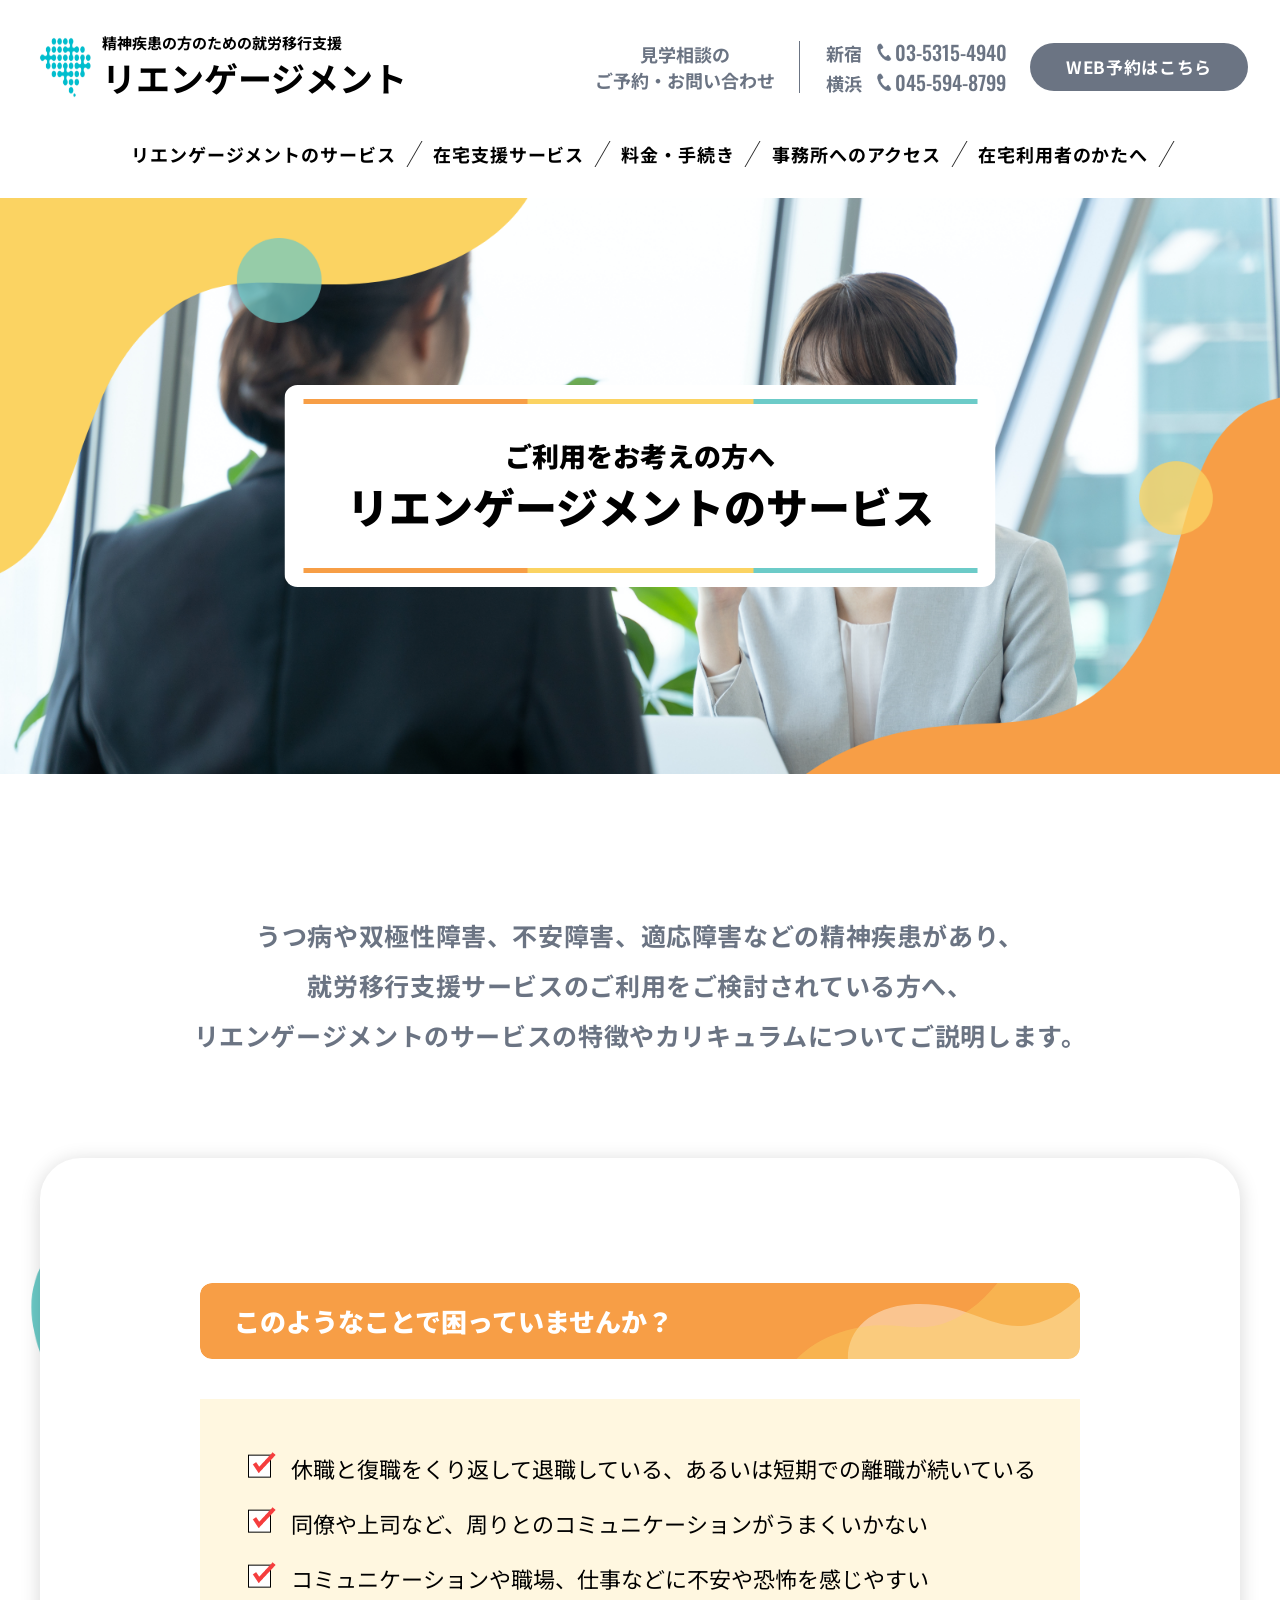
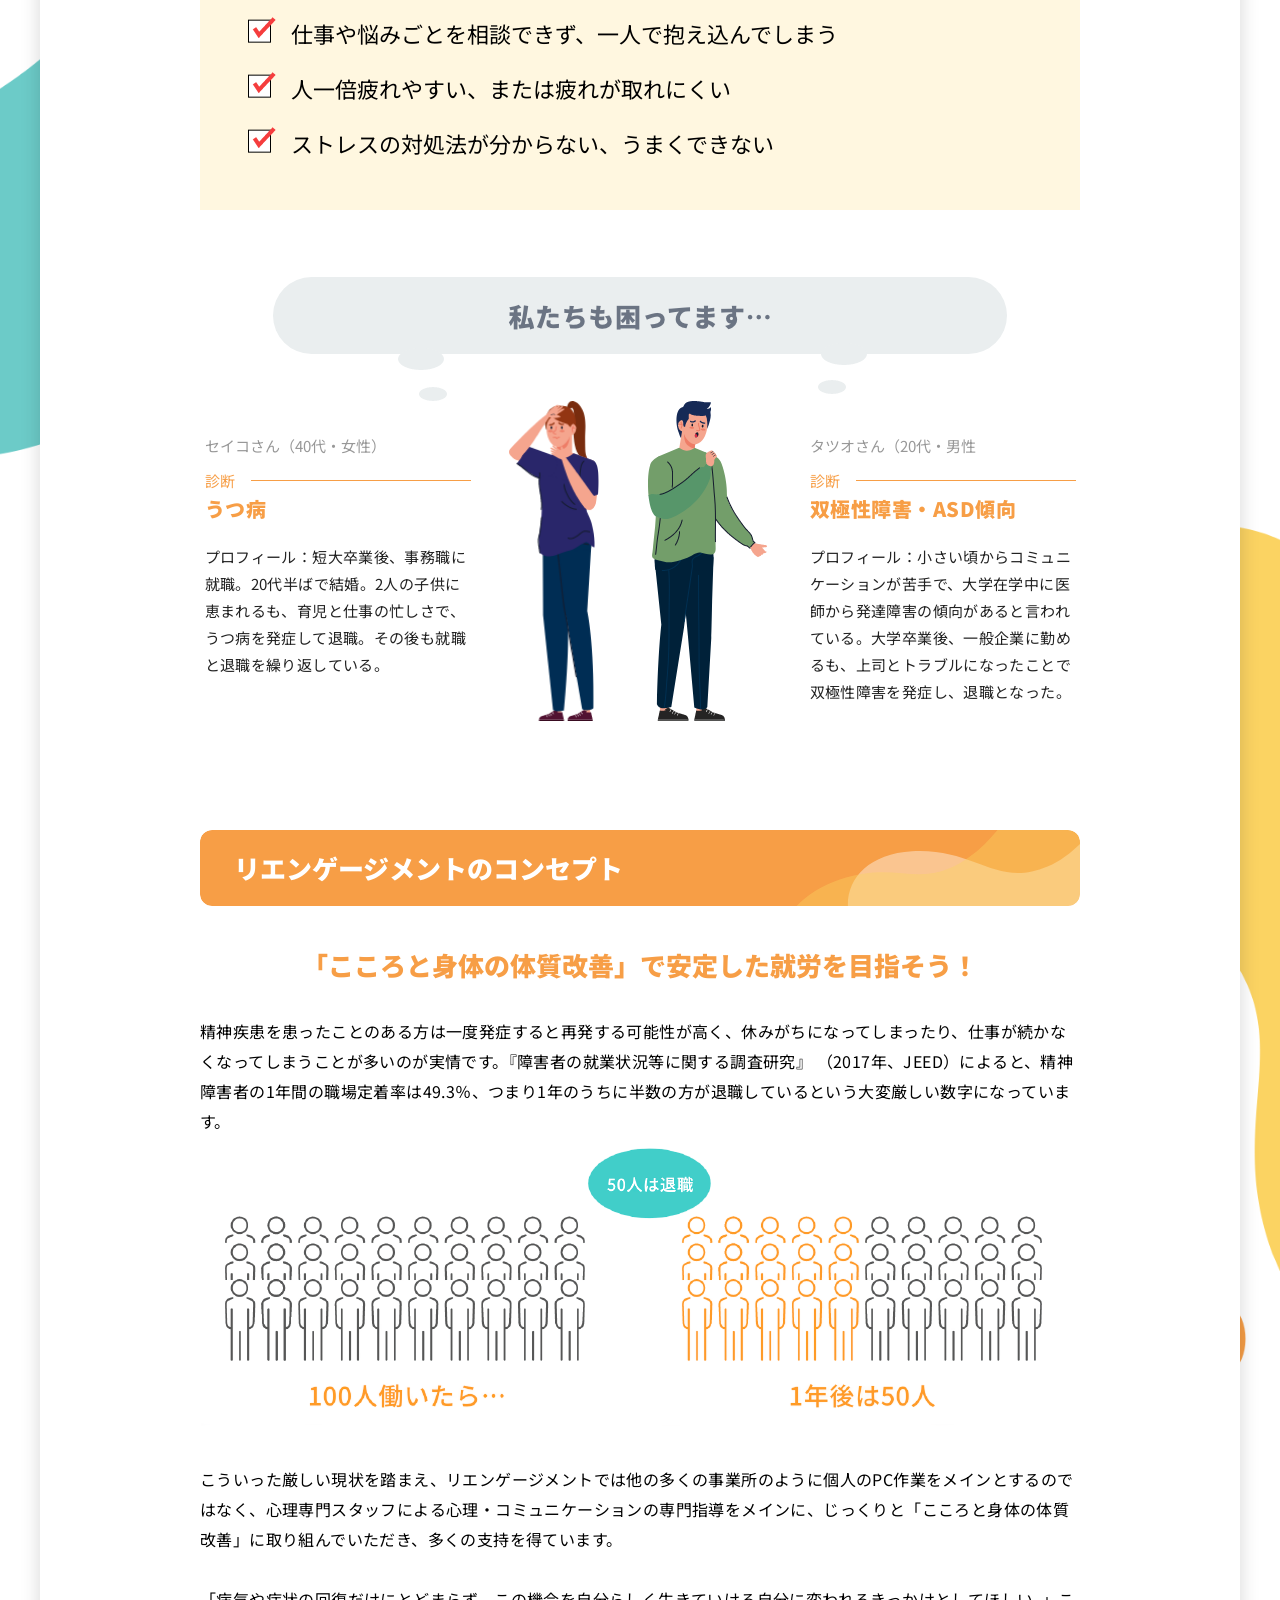
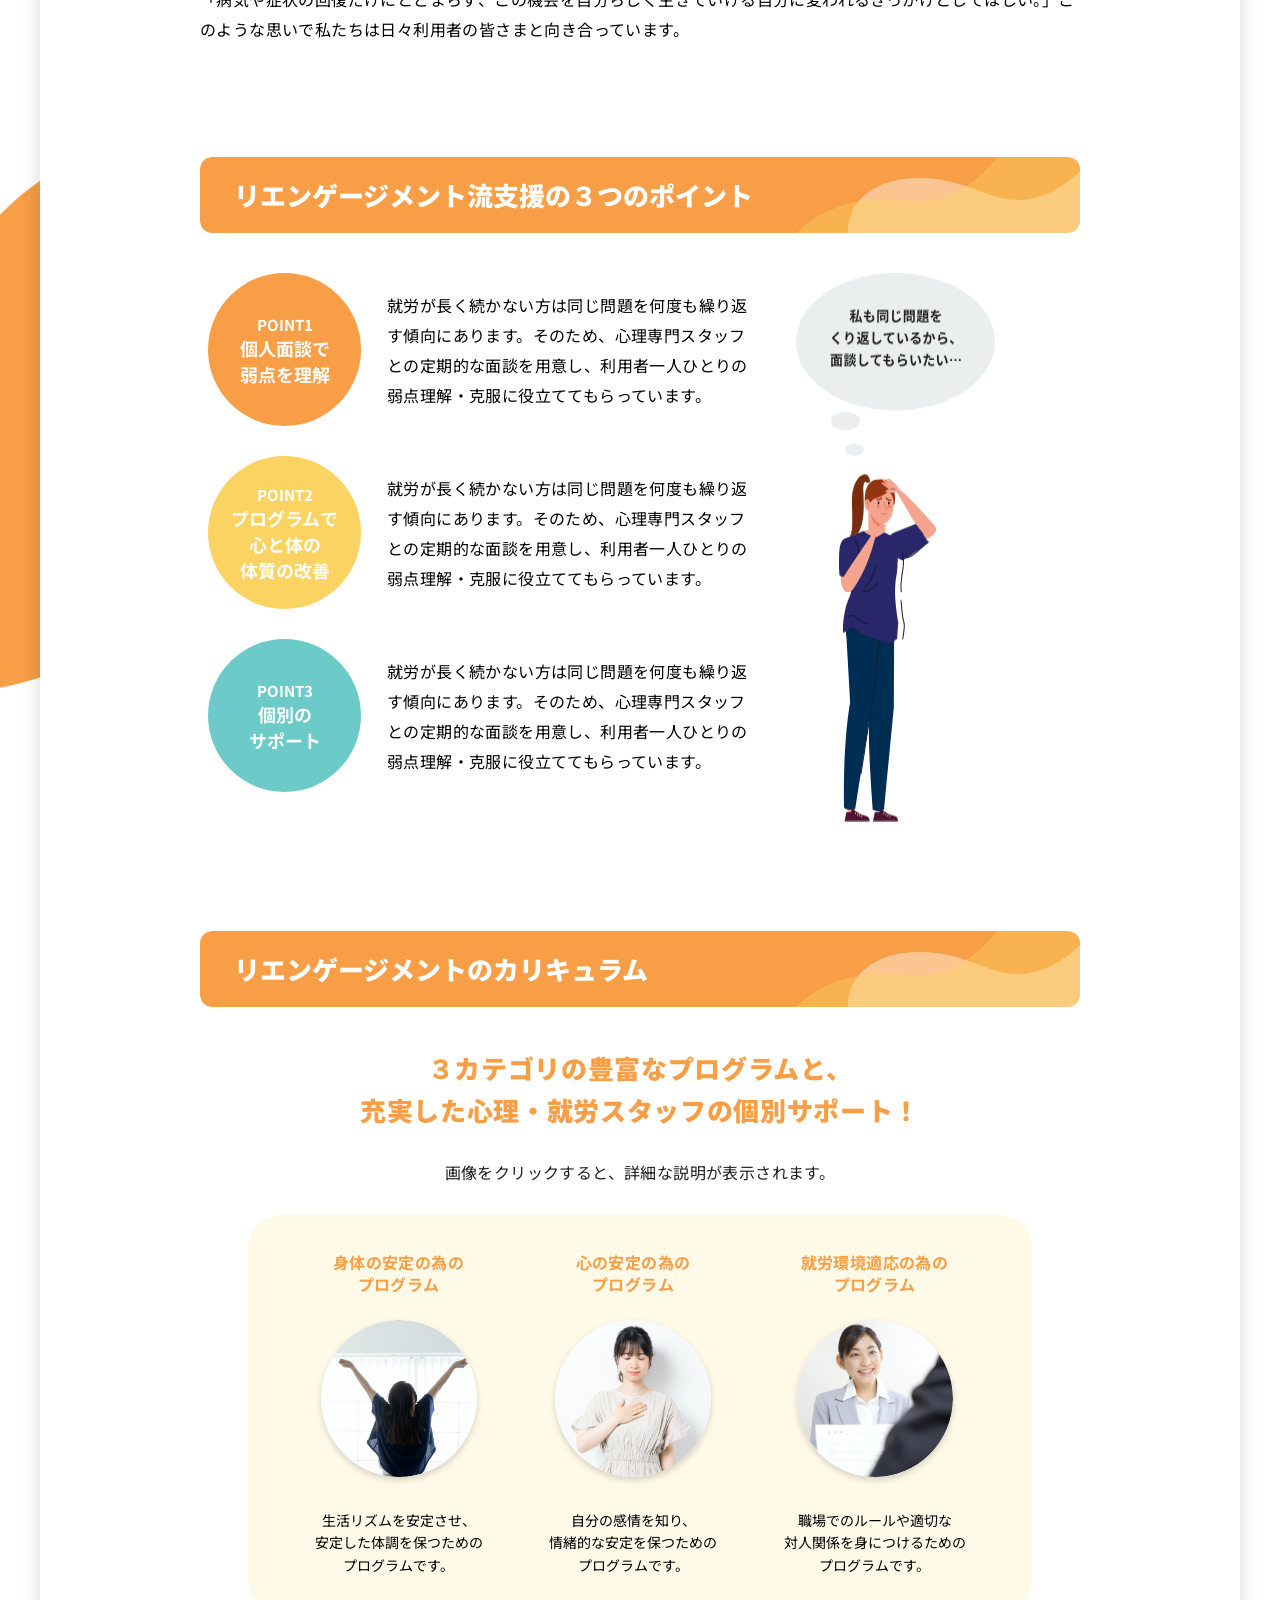
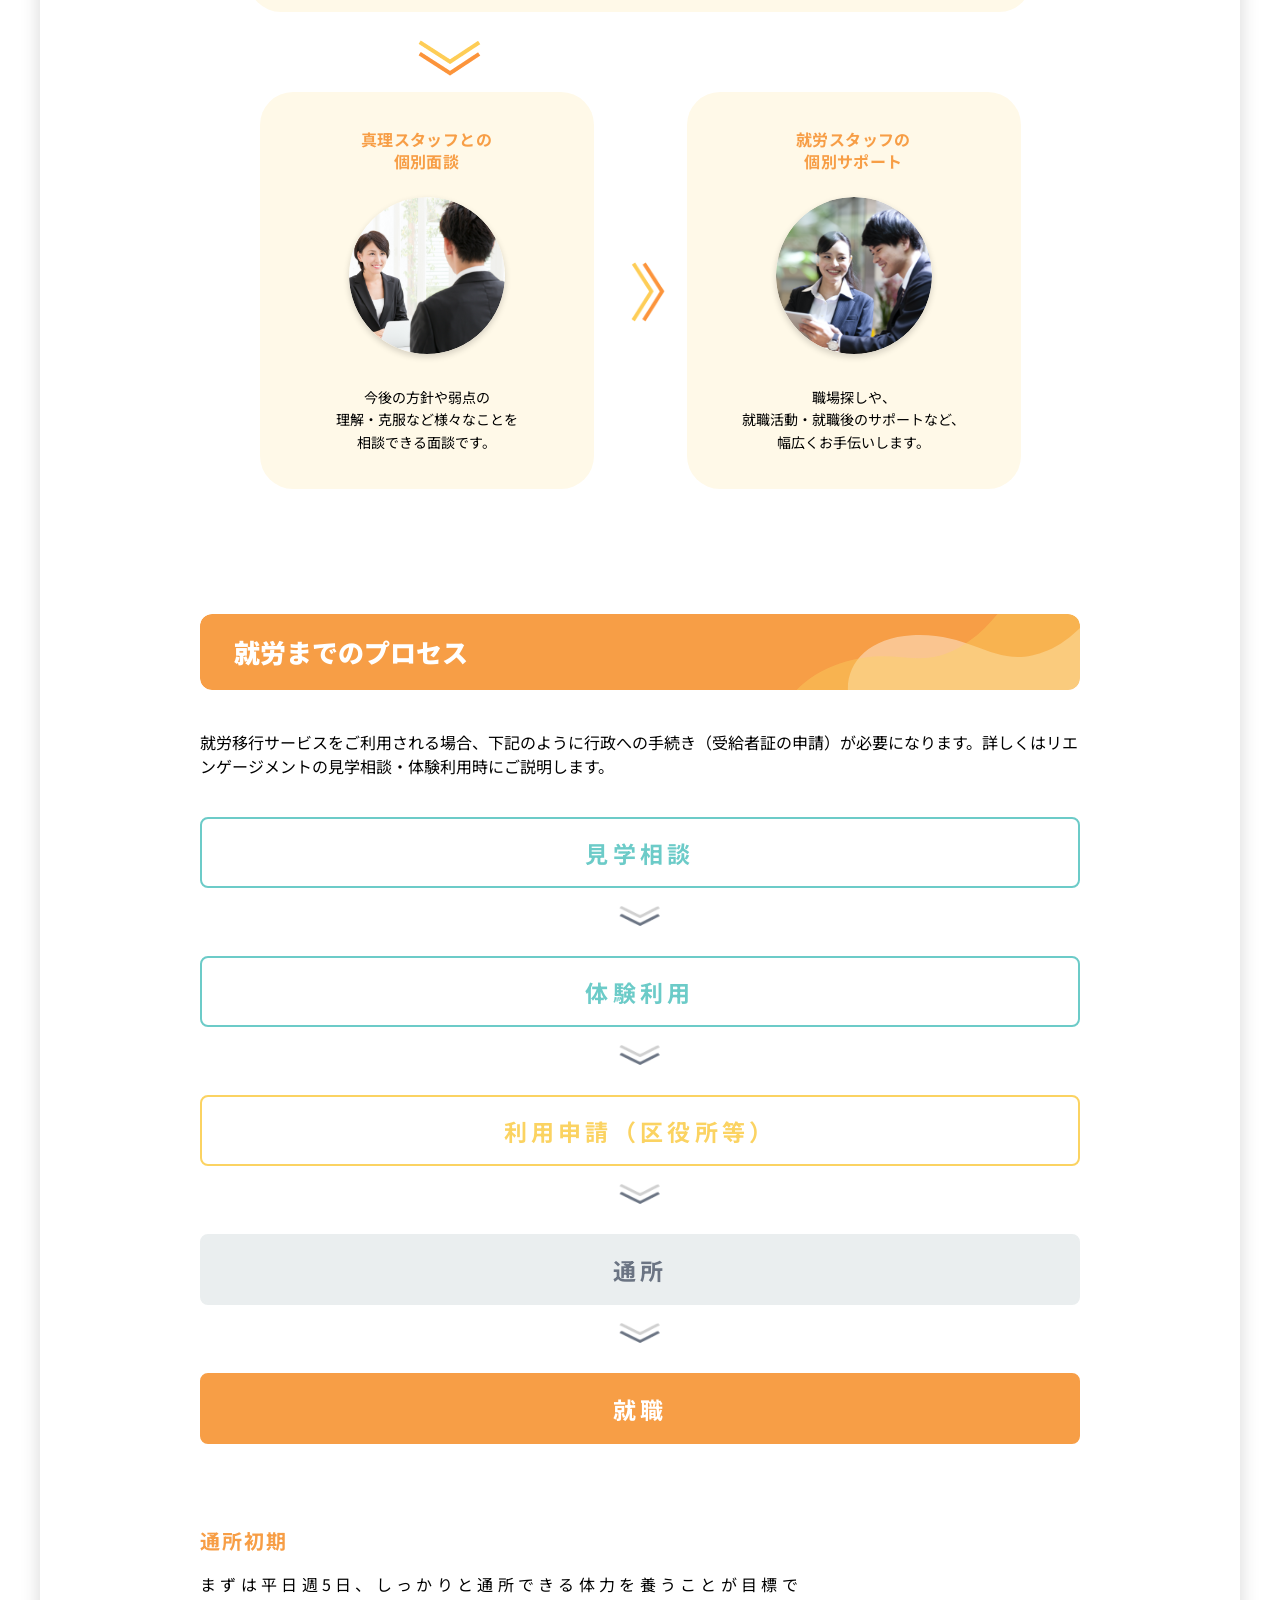
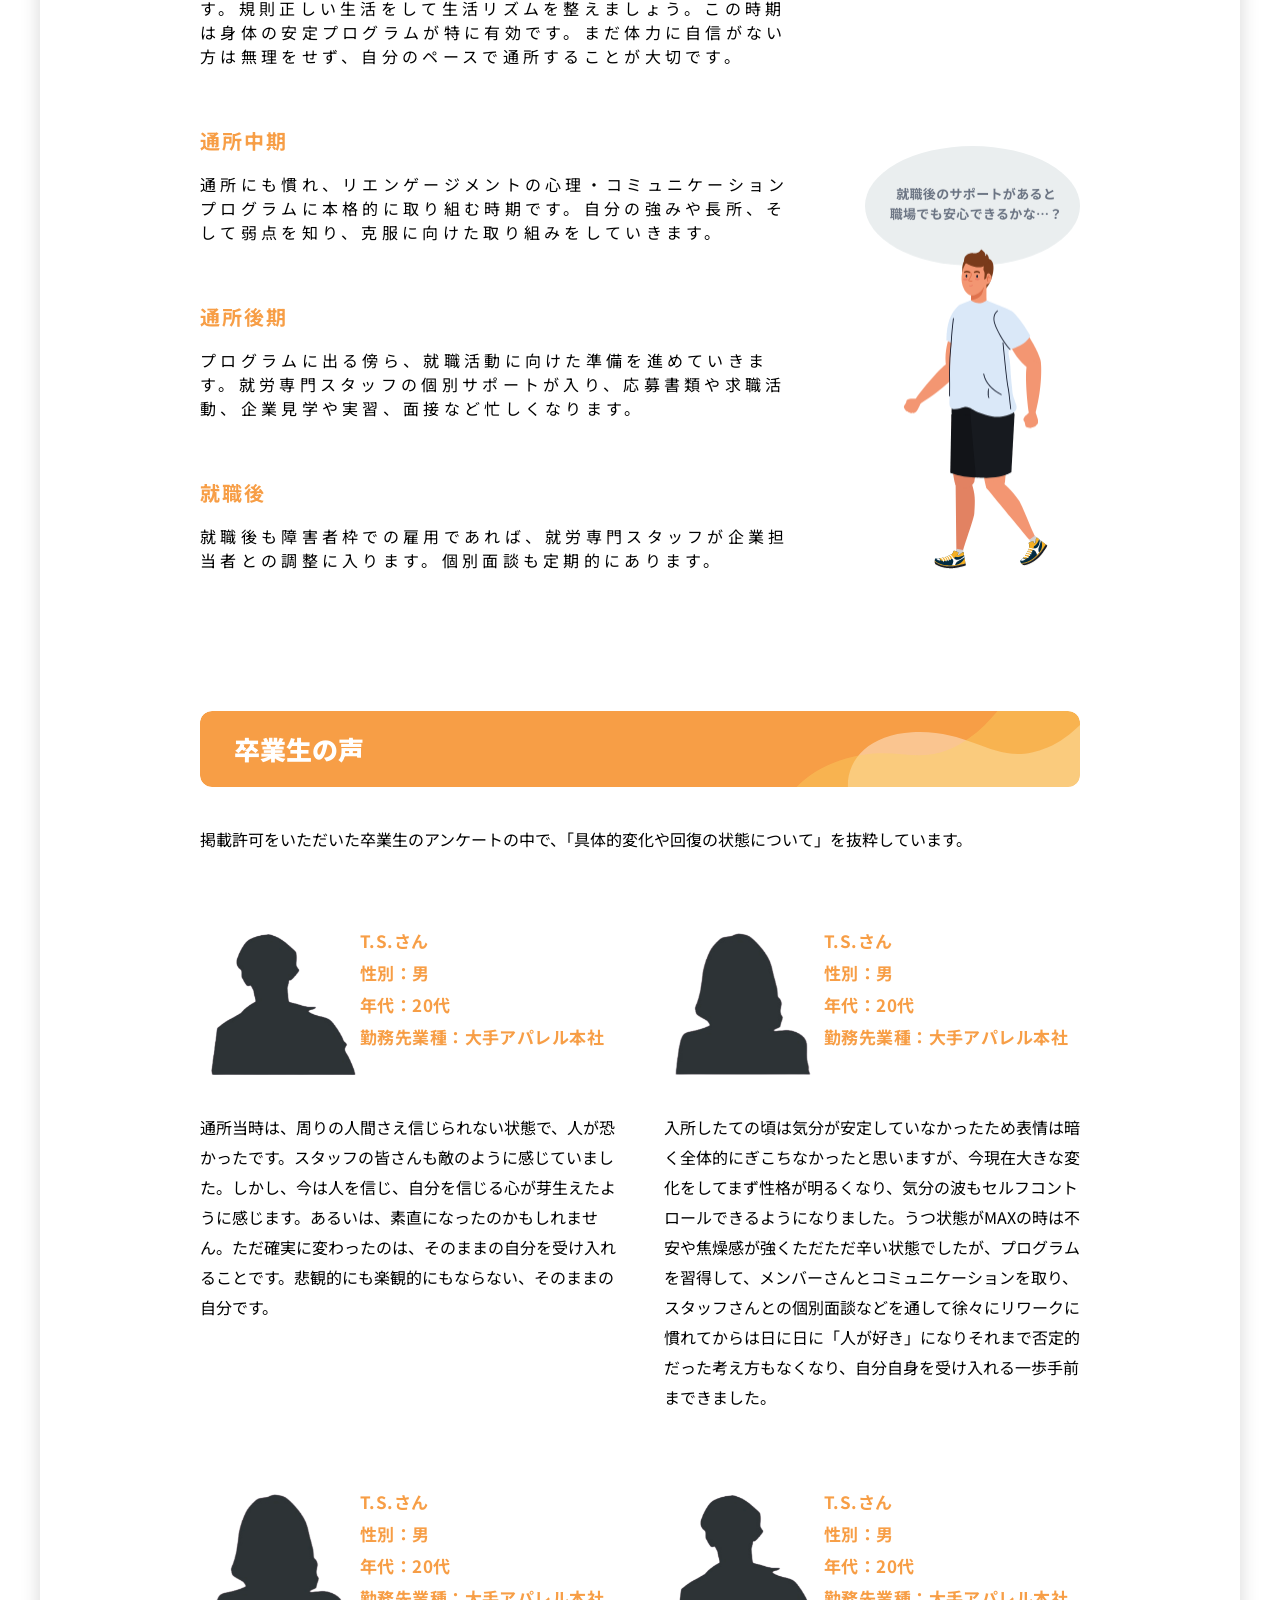
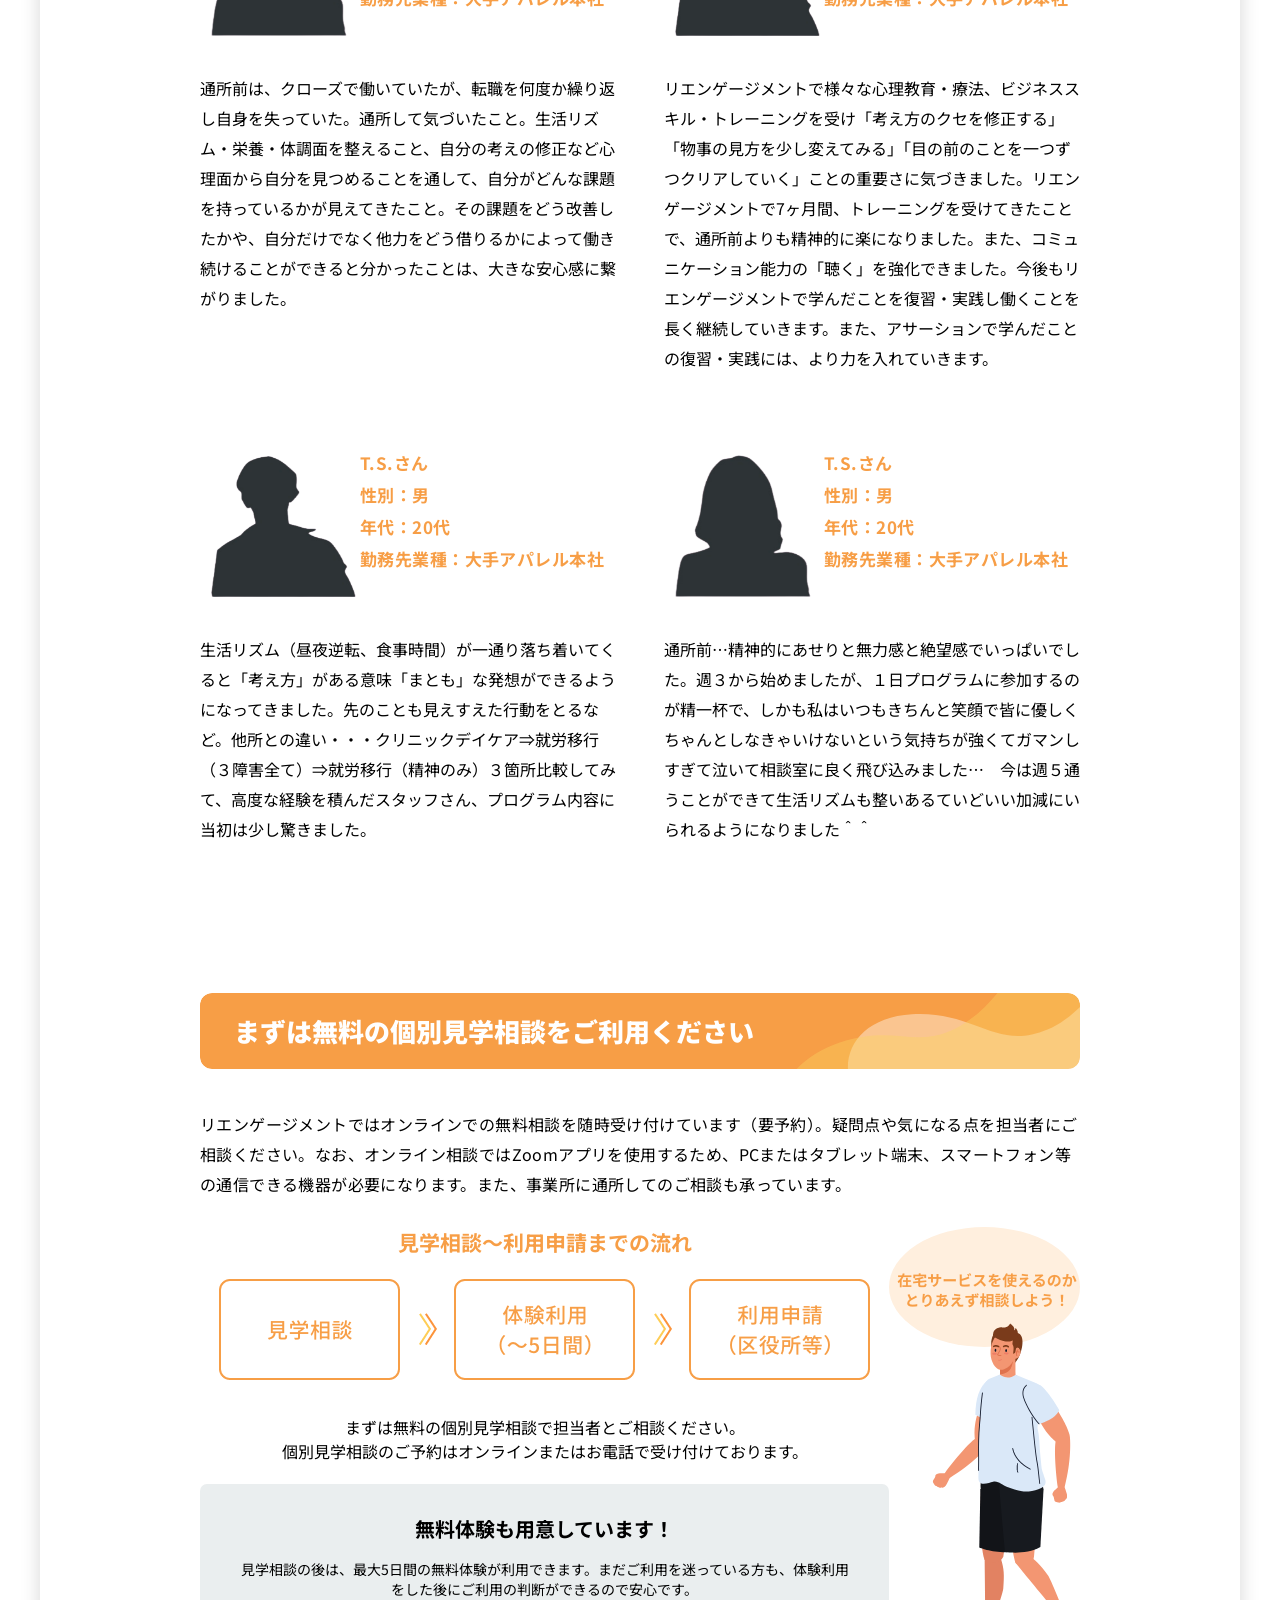
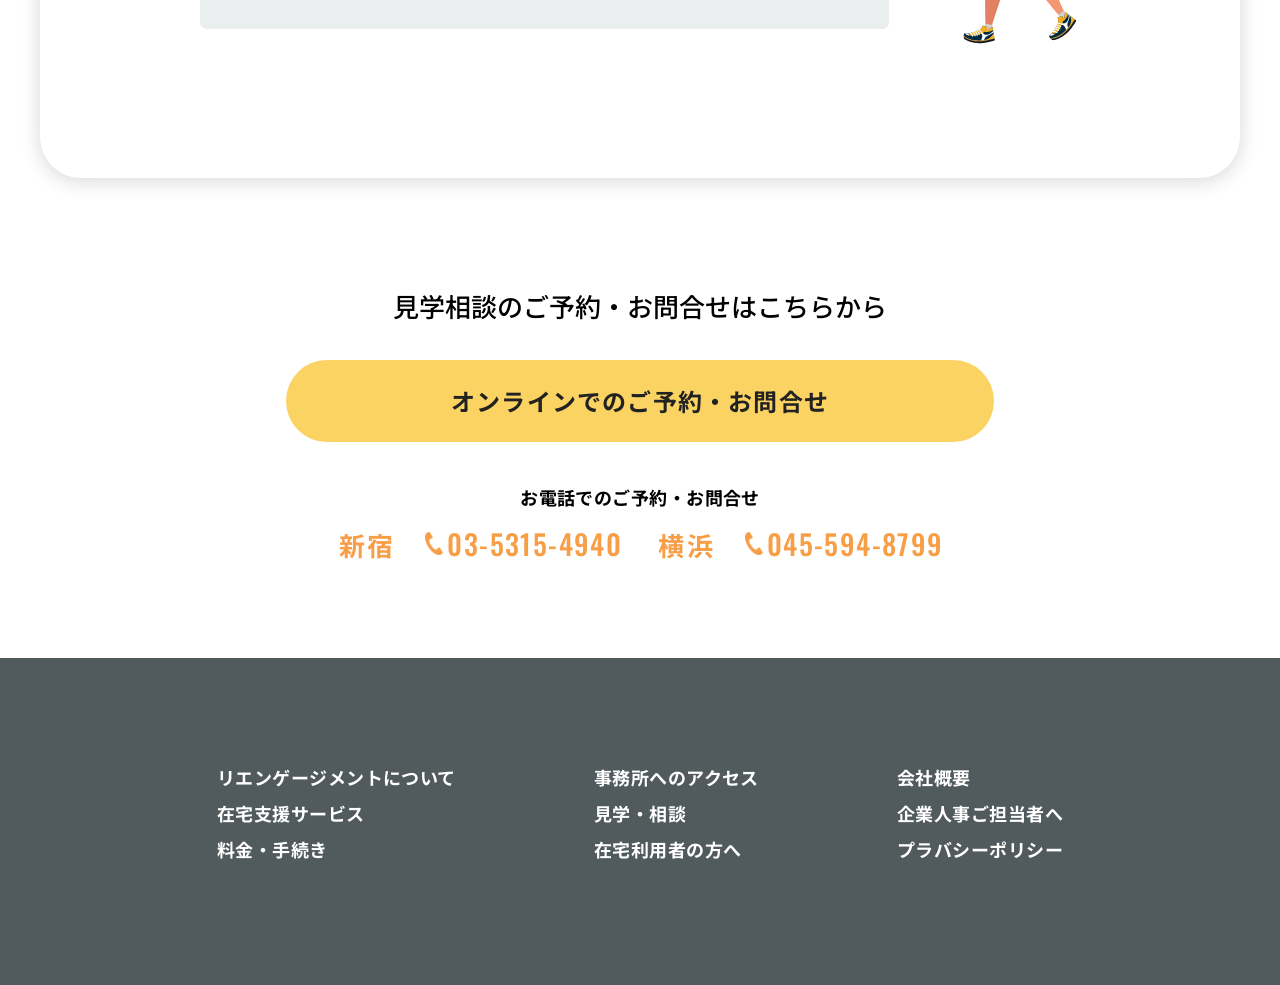
==== commit e5f37b06: "Update index.html" ====
--- a/index.html
+++ b/index.html
@@ -20,8 +20,8 @@
         <div class="header_info">
             <p class="header_contact">見学相談の<br>ご予約・お問い合わせ</p>
             <div class="header_tel">
-                <p class="area">新宿<span><img src="img/front/phone_logo.png">03-0000-0000</span></p>
-                <p class="area">横浜<span><img src="img/front/phone_logo.png">03-0000-0000</span></p>
+                <p class="area">新宿<span><img src="img/front/phone_logo.png">03-5315-4940</span></p>
+                <p class="area">横浜<span><img src="img/front/phone_logo.png">045-594-8799</span></p>
             </div><!--header_tel-->
         
             <div class="btn">
@@ -409,8 +409,8 @@
     </div>
     <p class="reservation">お電話でのご予約・お問合せ</p>
     <div class="contact_tel">
-        <p id="shinjuku">新宿<span class="number"><img src="img/service/phone_logo.png">03-0000-0000</span></p>
-        <p id="yokohama">横浜<span class="number"><img src="img/service/phone_logo.png">03-0000-0000</span></p>
+        <p id="shinjuku">新宿<span class="number"><img src="img/service/phone_logo.png">03-5315-4940</span></p>
+        <p id="yokohama">横浜<span class="number"><img src="img/service/phone_logo.png">045-594-8799</span></p>
     </div><!--header_tel-->
 
 </section><!--contact-->
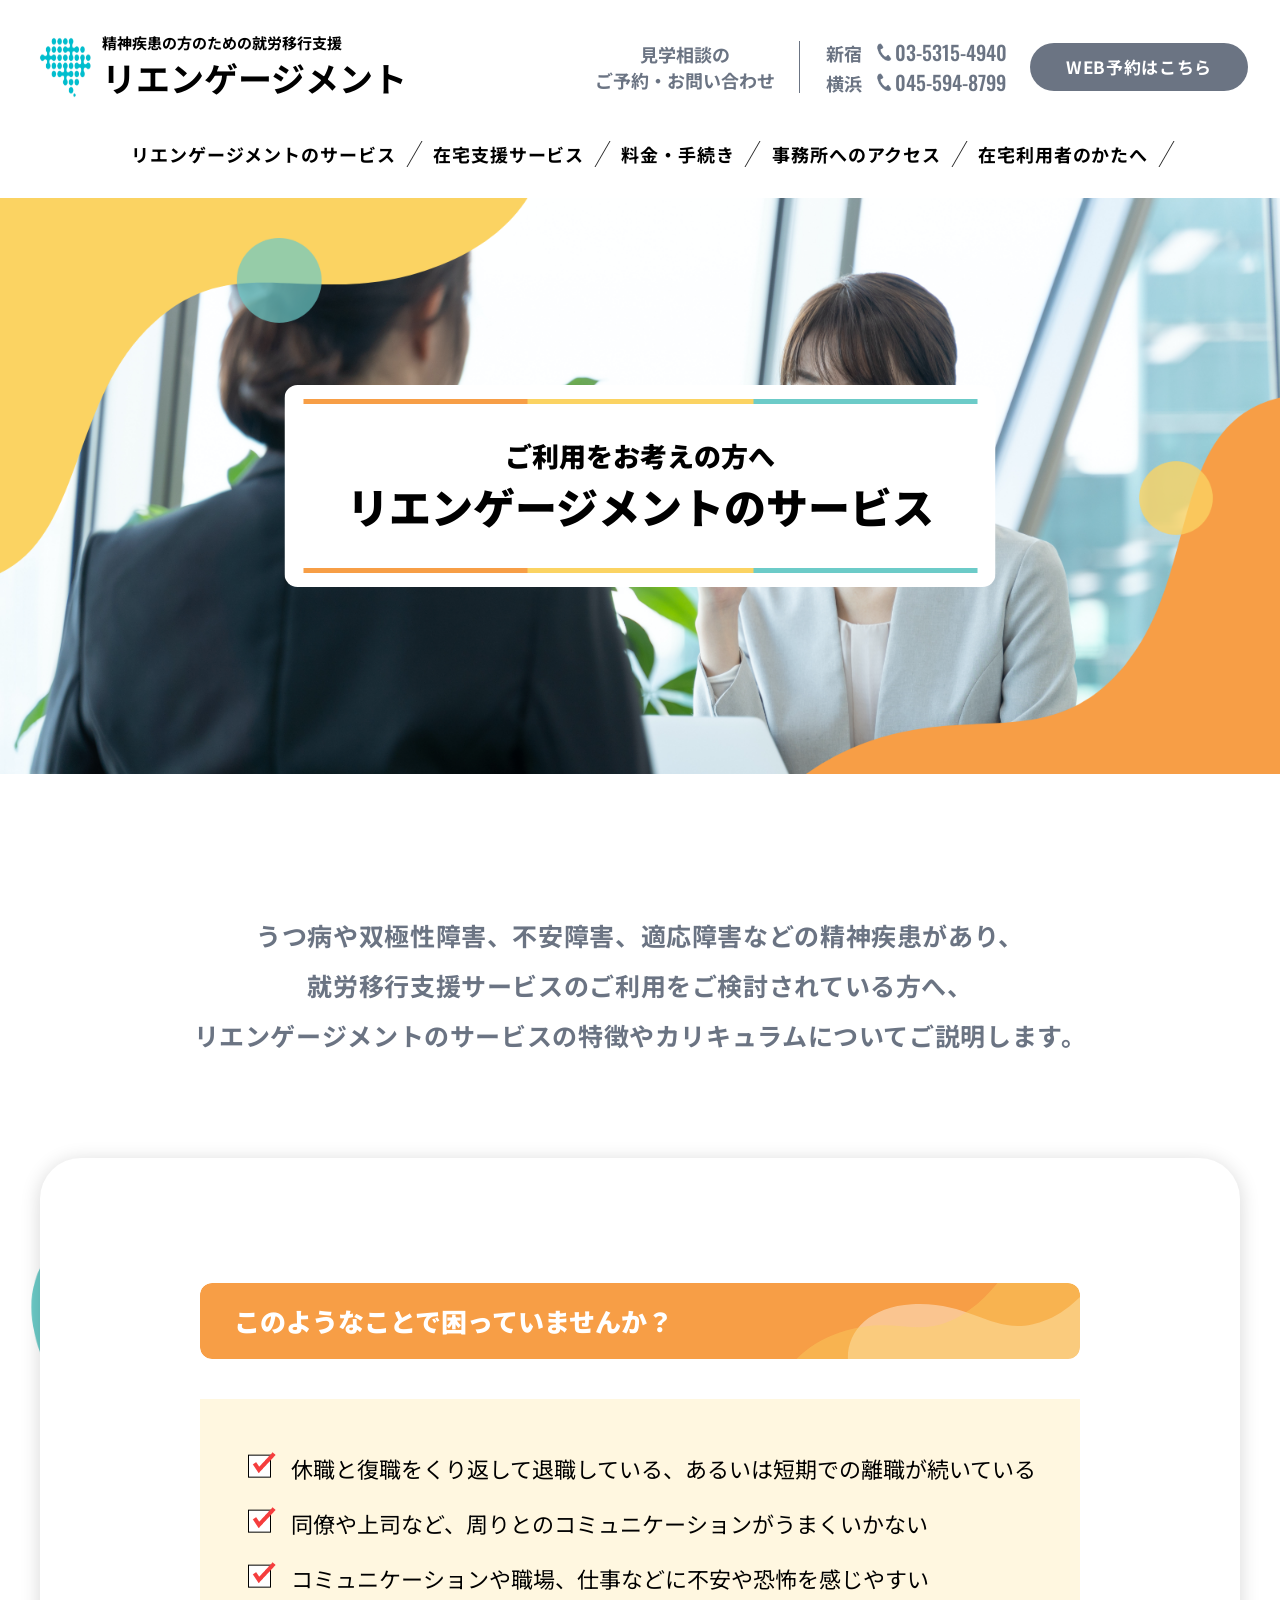
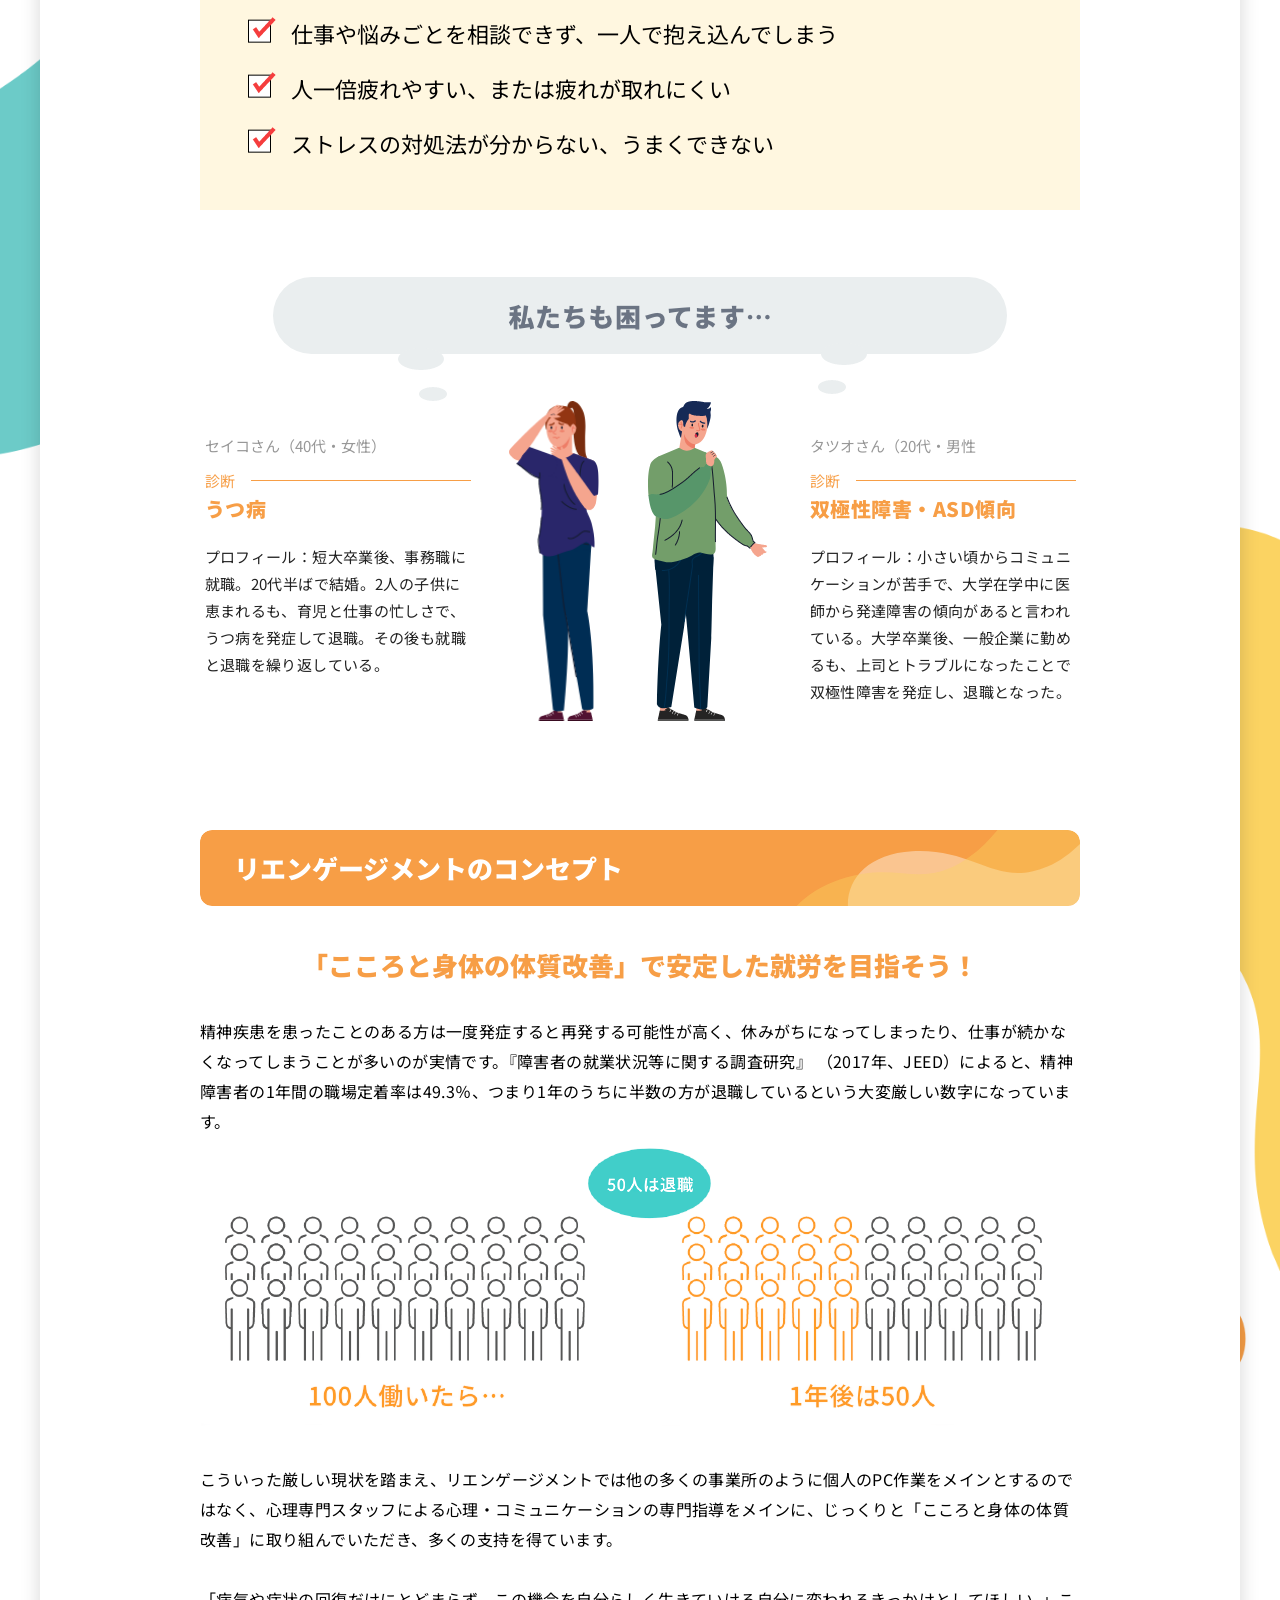
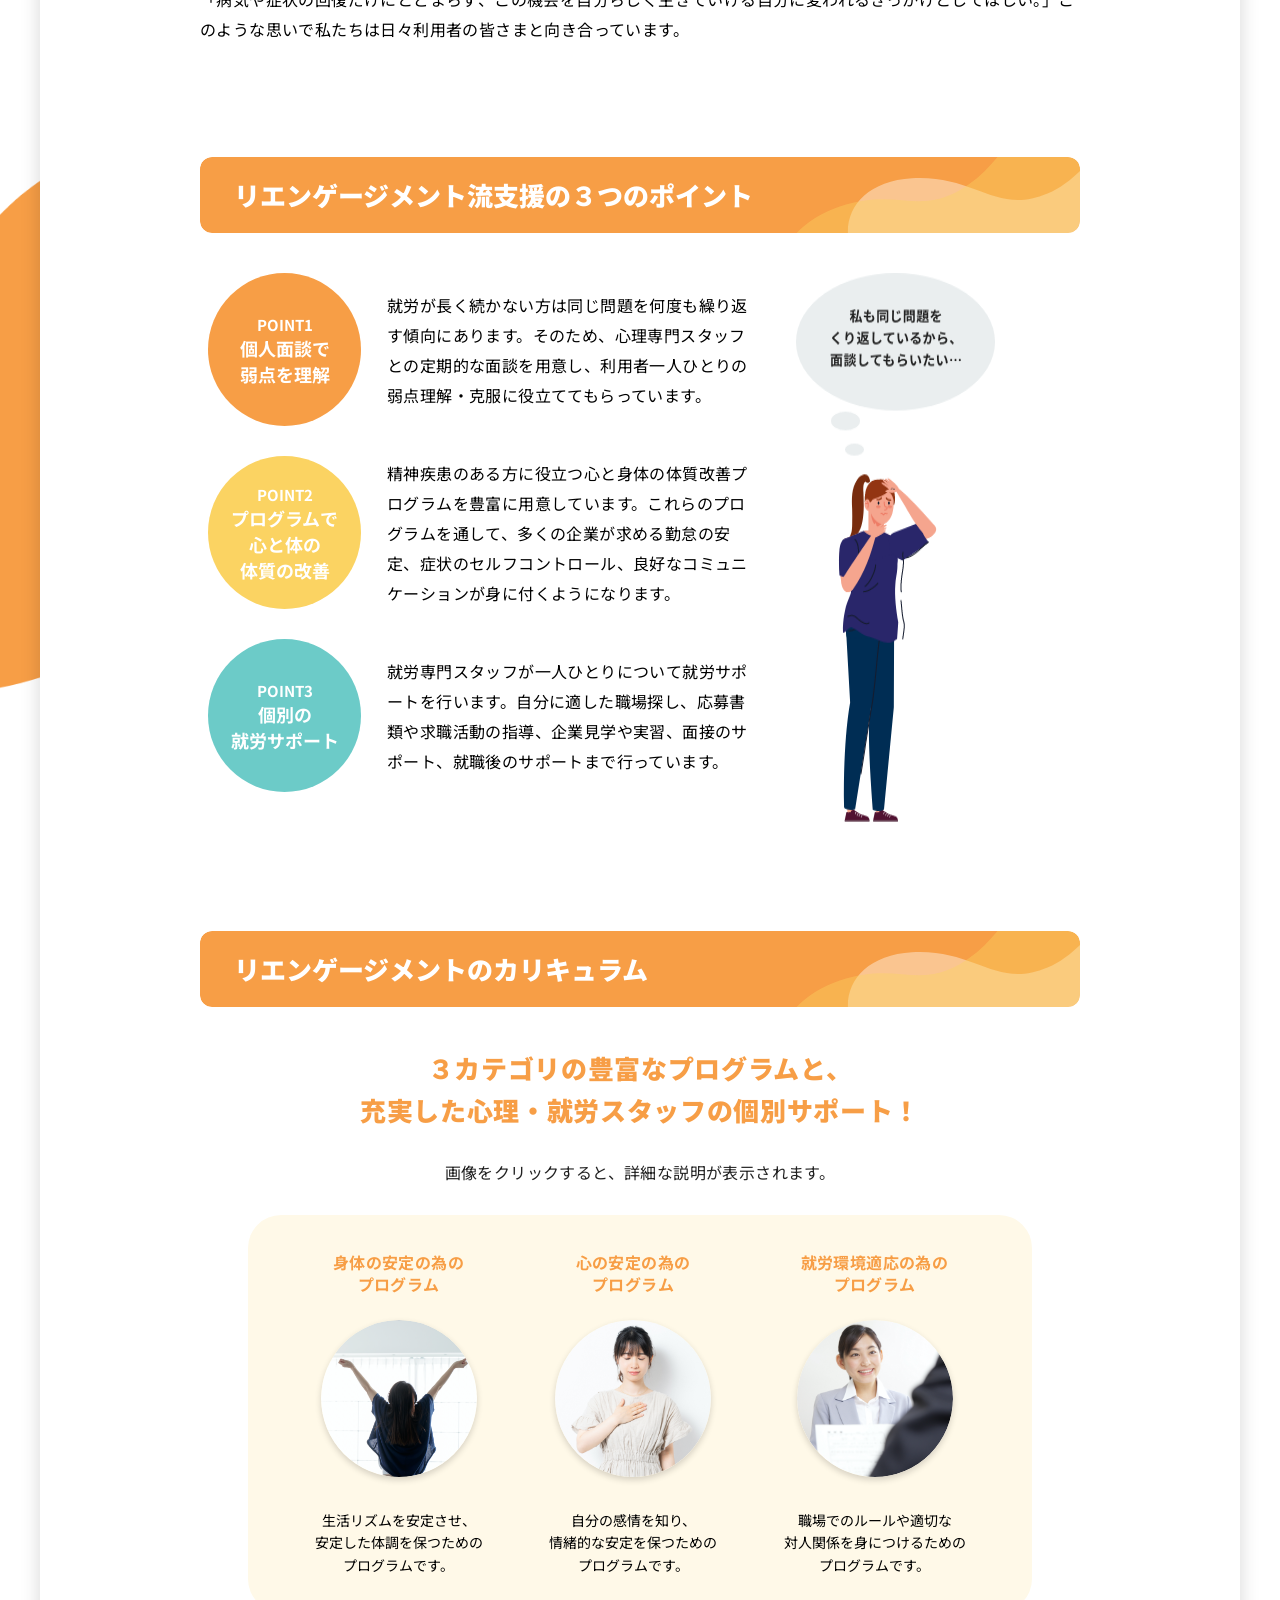
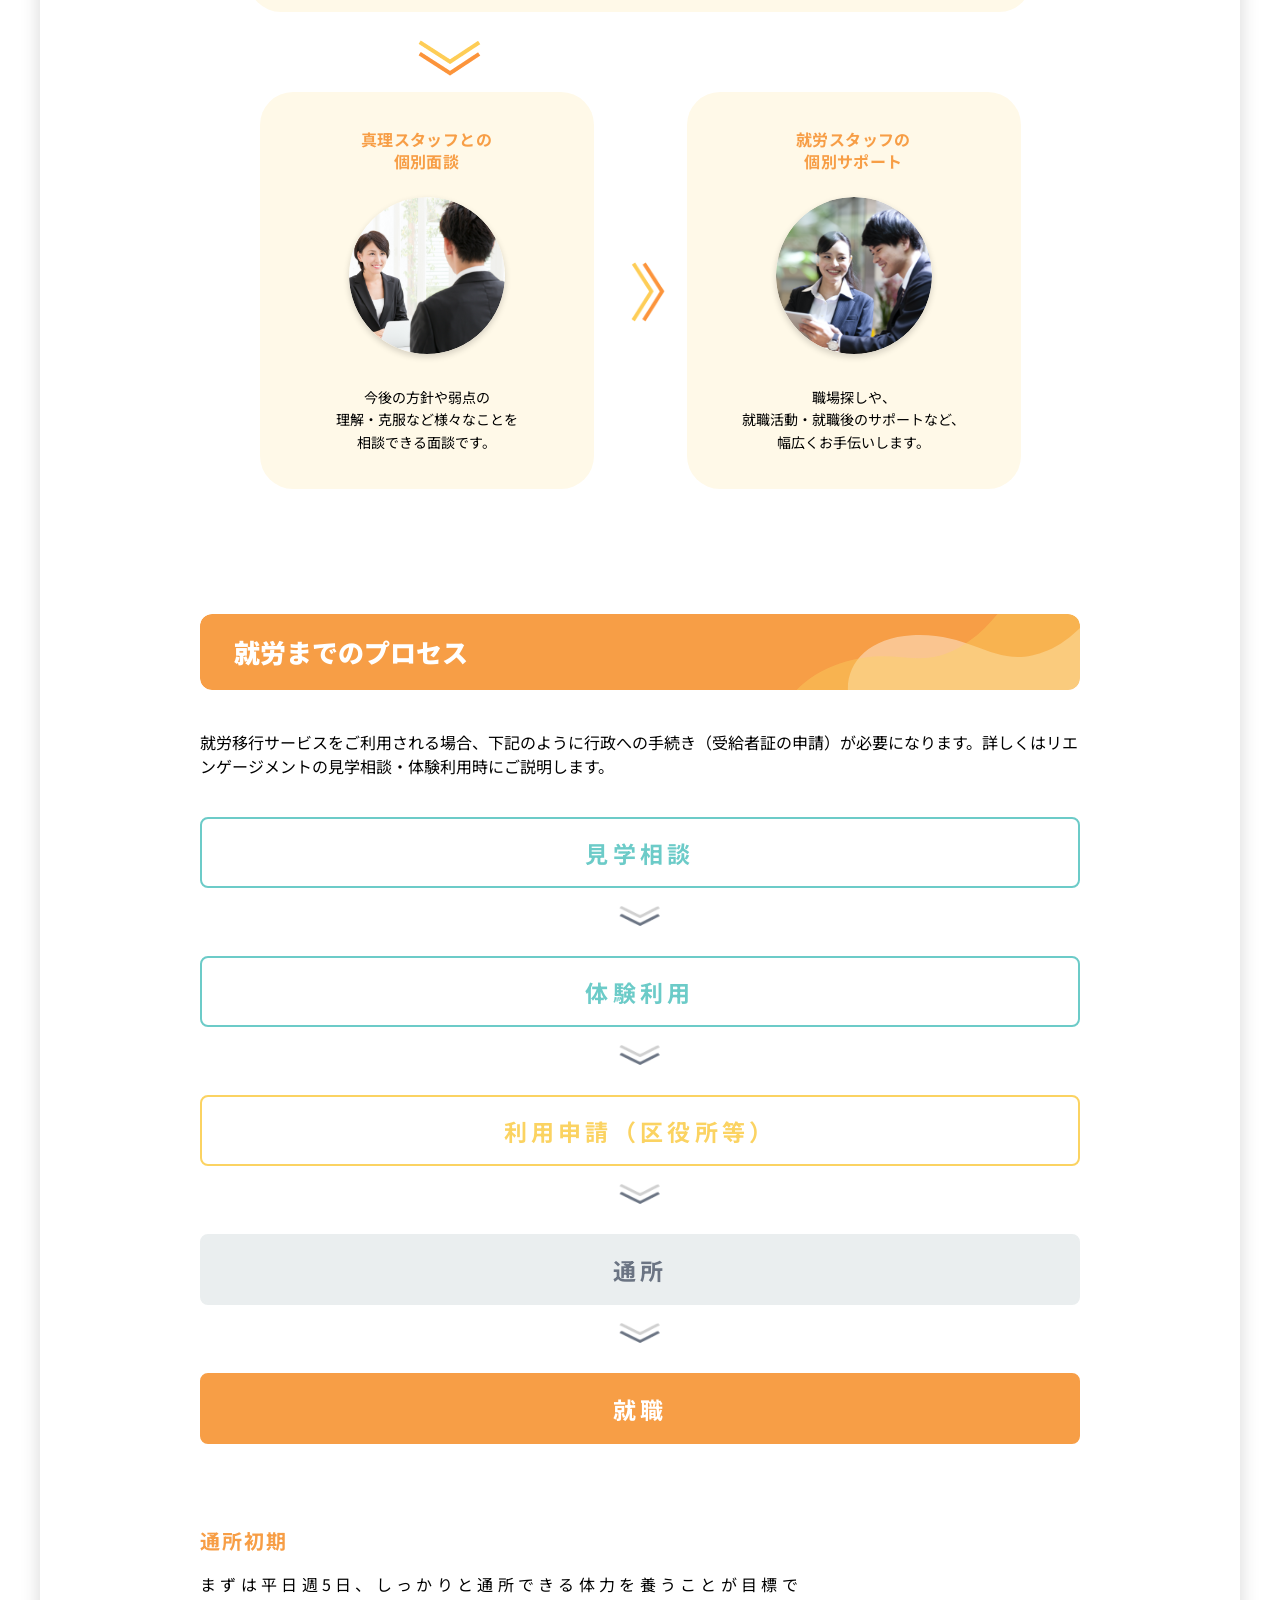
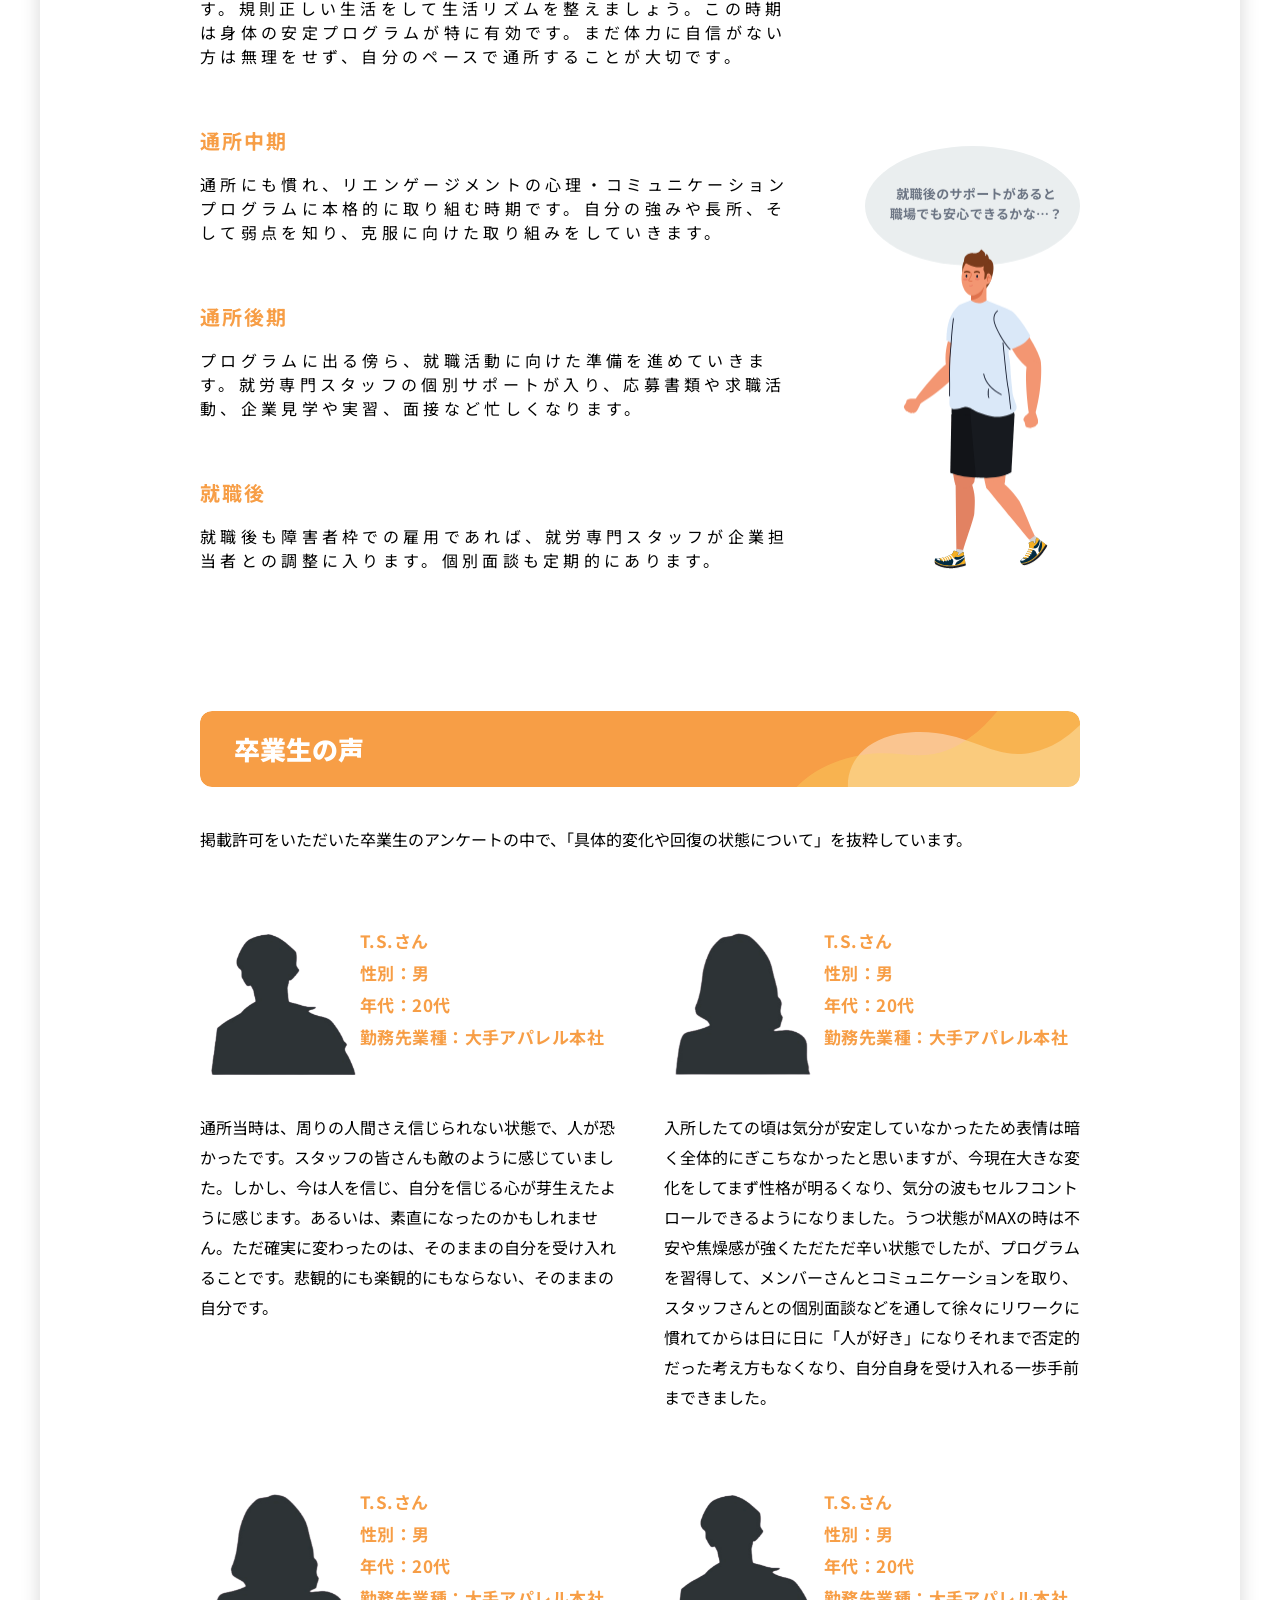
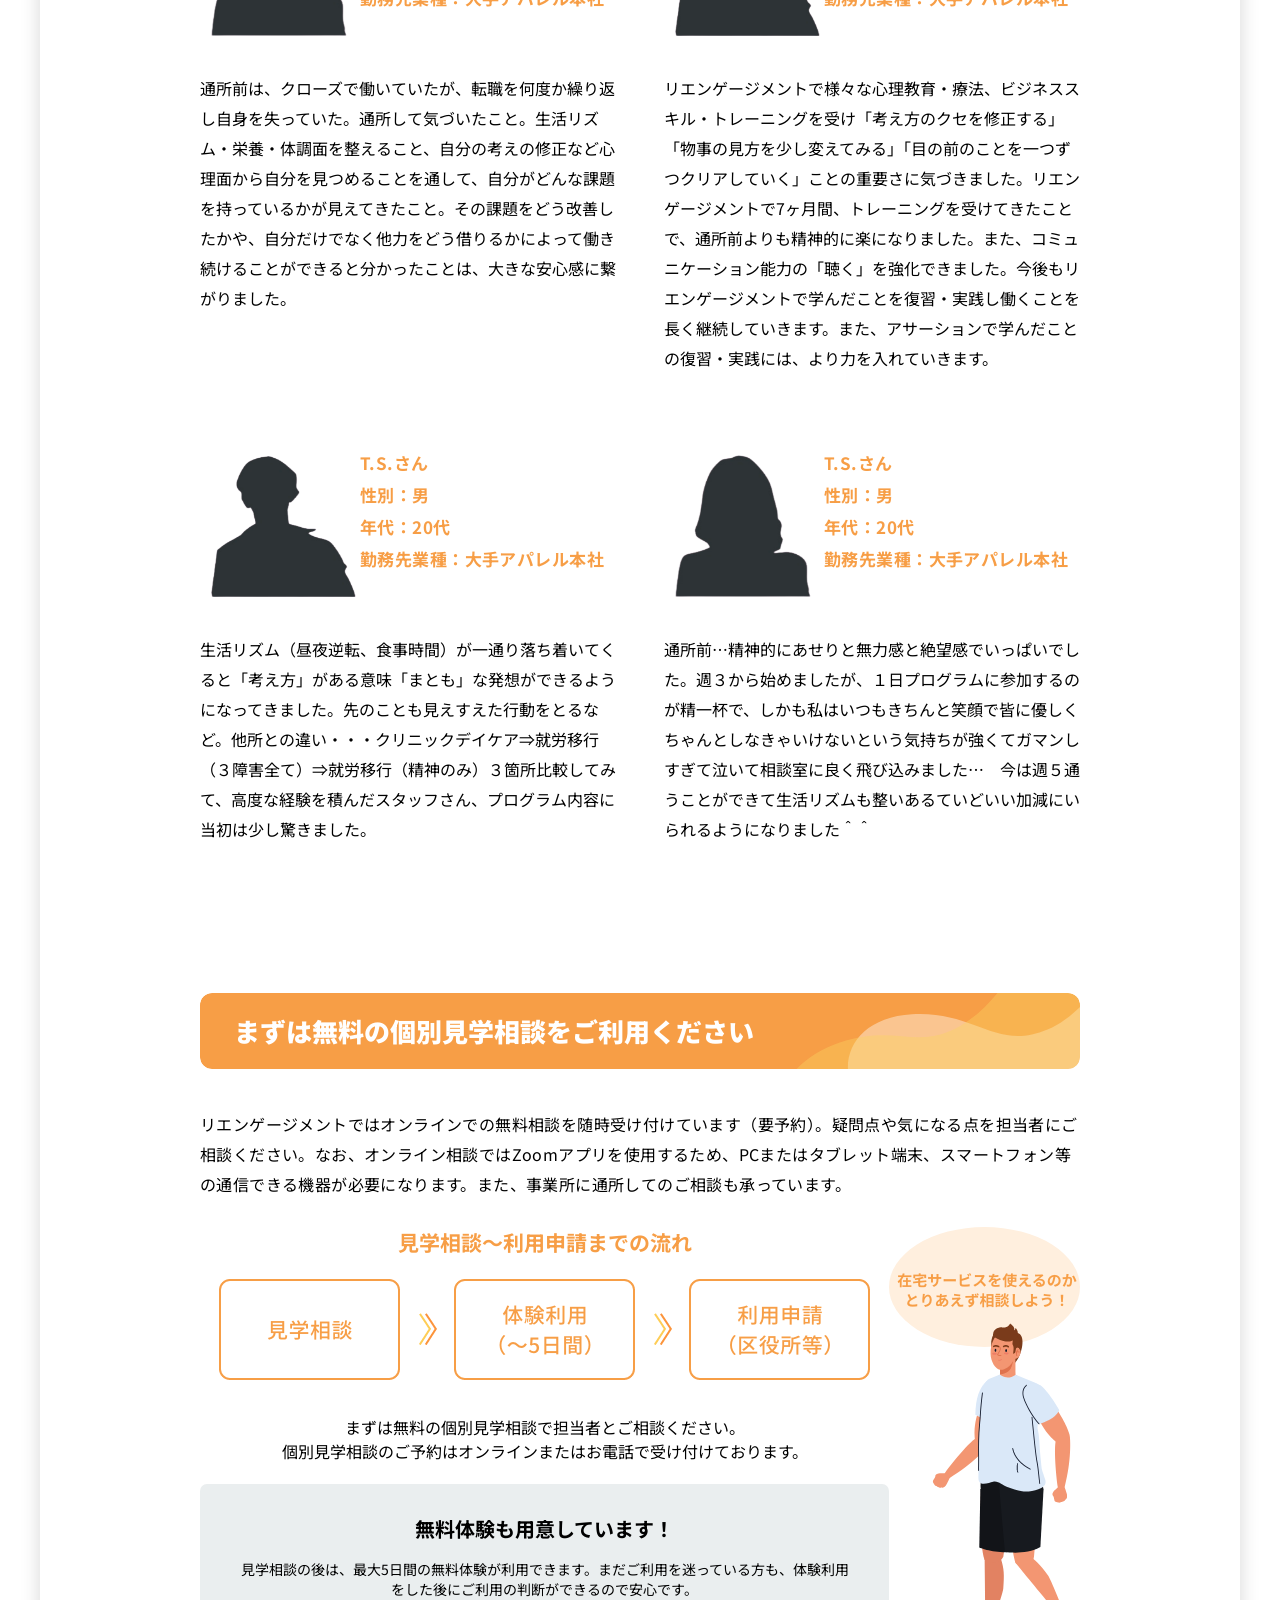
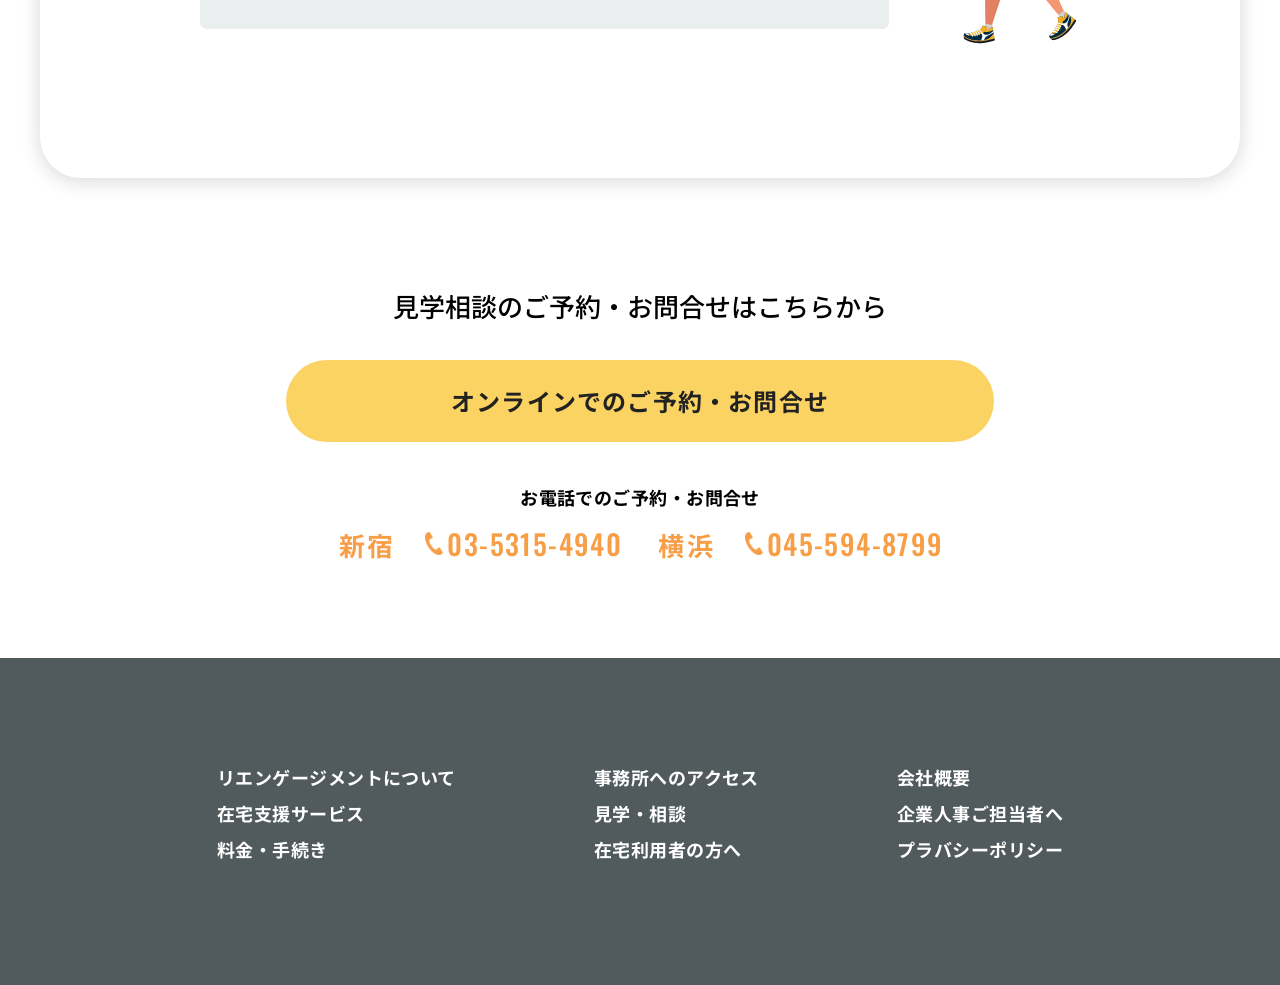
==== commit 7689ce51: "Update index.html" ====
--- a/index.html
+++ b/index.html
@@ -125,11 +125,11 @@
                 <div class="point_block">
                     <div id="yellow_circle" class="circle"><p>POINT2<span>プログラムで<br>
                         心と体の<br>体質の改善</span></p></div>
-                    <p class="text">就労が長く続かない方は同じ問題を何度も繰り返す傾向にあります。そのため、心理専門スタッフとの定期的な面談を用意し、利用者一人ひとりの弱点理解・克服に役立ててもらっています。</p>
+                    <p class="text">精神疾患のある方に役立つ心と身体の体質改善プログラムを豊富に用意しています。これらのプログラムを通して、多くの企業が求める勤怠の安定、症状のセルフコントロール、良好なコミュニケーションが身に付くようになります。</p>
                 </div><!--point_block-->
                 <div class="point_block">
-                    <div id="blue_circle" class="circle"><p>POINT3<span>個別の<br>サポート</span></p></div>
-                    <p class="text">就労が長く続かない方は同じ問題を何度も繰り返す傾向にあります。そのため、心理専門スタッフとの定期的な面談を用意し、利用者一人ひとりの弱点理解・克服に役立ててもらっています。</p>
+                    <div id="blue_circle" class="circle"><p>POINT3<span>個別の<br>就労サポート</span></p></div>
+                    <p class="text">就労専門スタッフが一人ひとりについて就労サポートを行います。自分に適した職場探し、応募書類や求職活動の指導、企業見学や実習、面接のサポート、就職後のサポートまで行っています。</p>
                 </div><!--point_block-->
             </div><!--point_circle_block-->
 
--- a/scss/main-service.css
+++ b/scss/main-service.css
@@ -1514,6 +1514,12 @@
   line-height: 1.6;
 }
 
+html body .no-scroll .content_box .curriculum .flow .program .program_item:hover {
+  opacity: 0.8;
+  -webkit-transition: 0.3s;
+  transition: 0.3s;
+}
+
 html body .no-scroll .content_box .curriculum .flow .program .modal_1 {
   position: fixed;
   top: 50%;
@@ -2097,6 +2103,12 @@
   html body .no-scroll .content_box .curriculum .flow .program_second {
     display: block;
   }
+}
+
+html body .no-scroll .content_box .curriculum .flow .program_second .program_item:hover {
+  opacity: 0.8;
+  -webkit-transition: 0.3s;
+  transition: 0.3s;
 }
 
 html body .no-scroll .content_box .curriculum .flow .program_second .program_item {
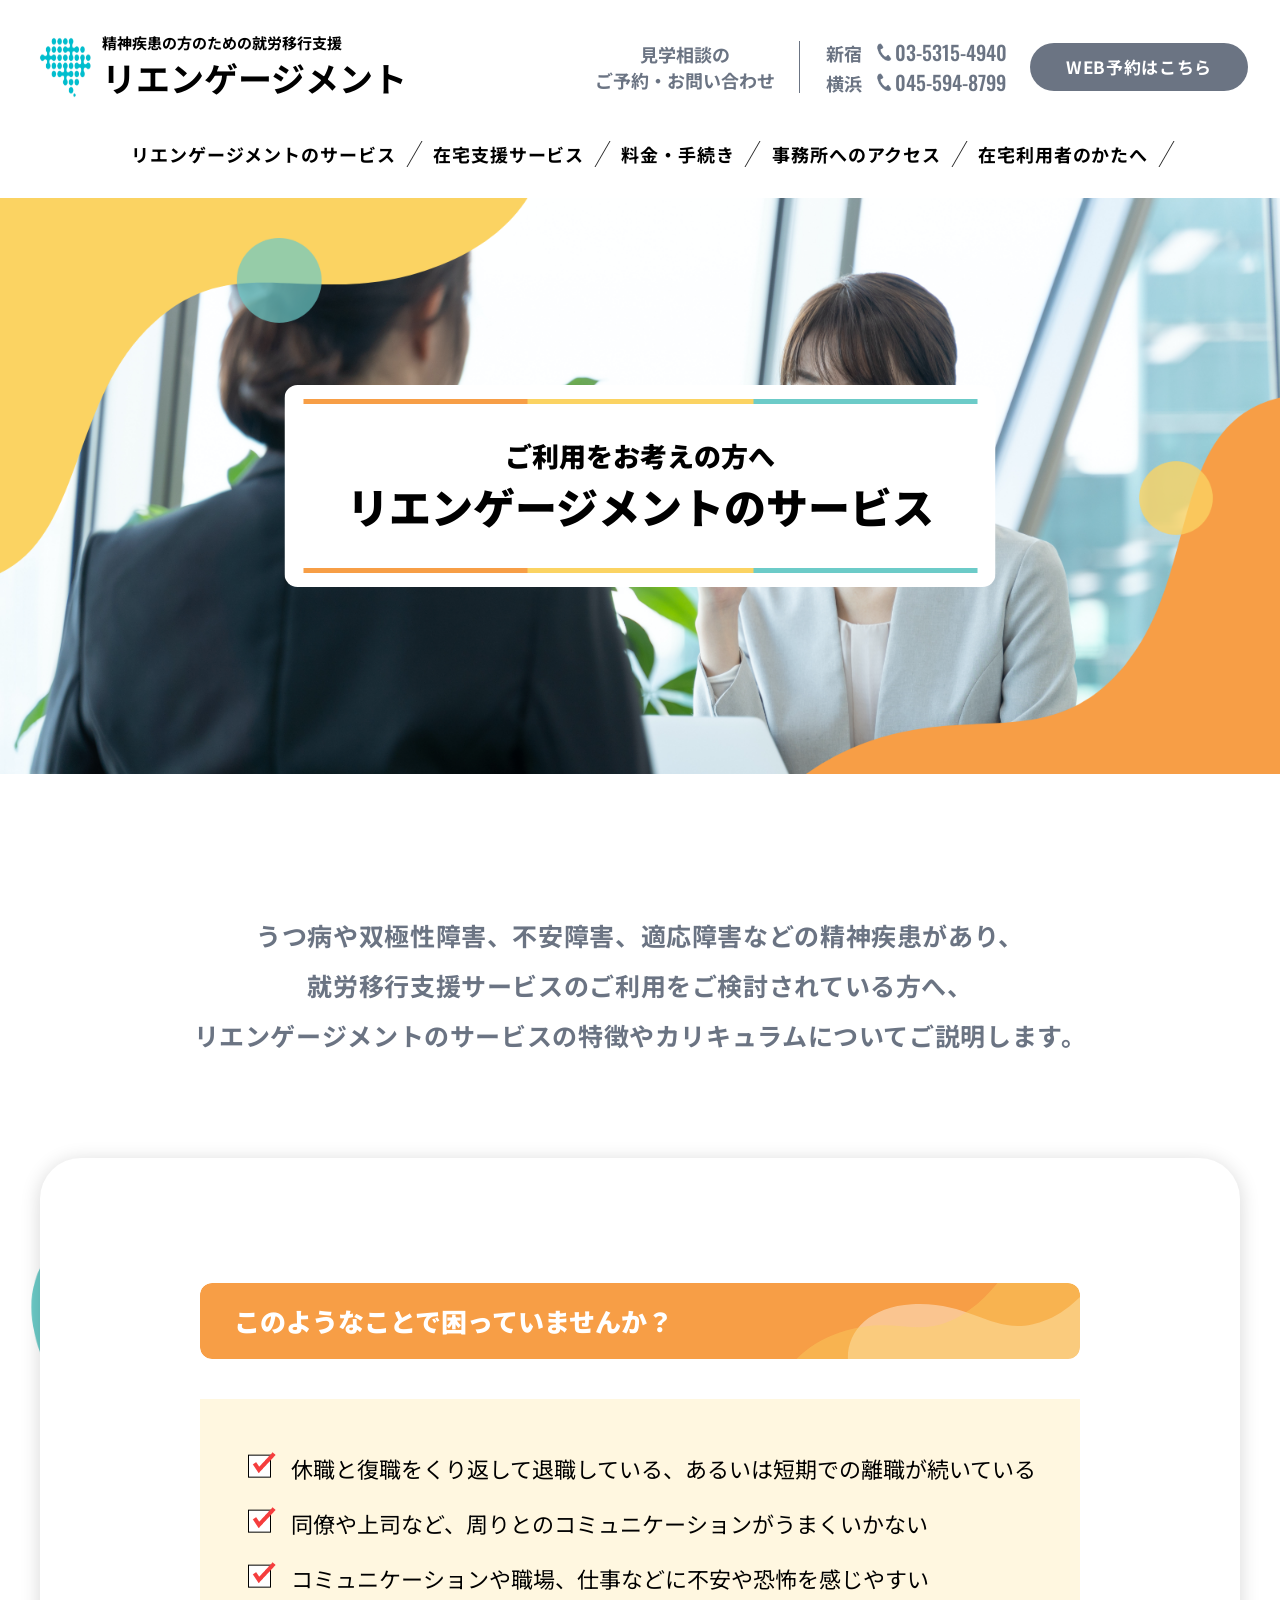
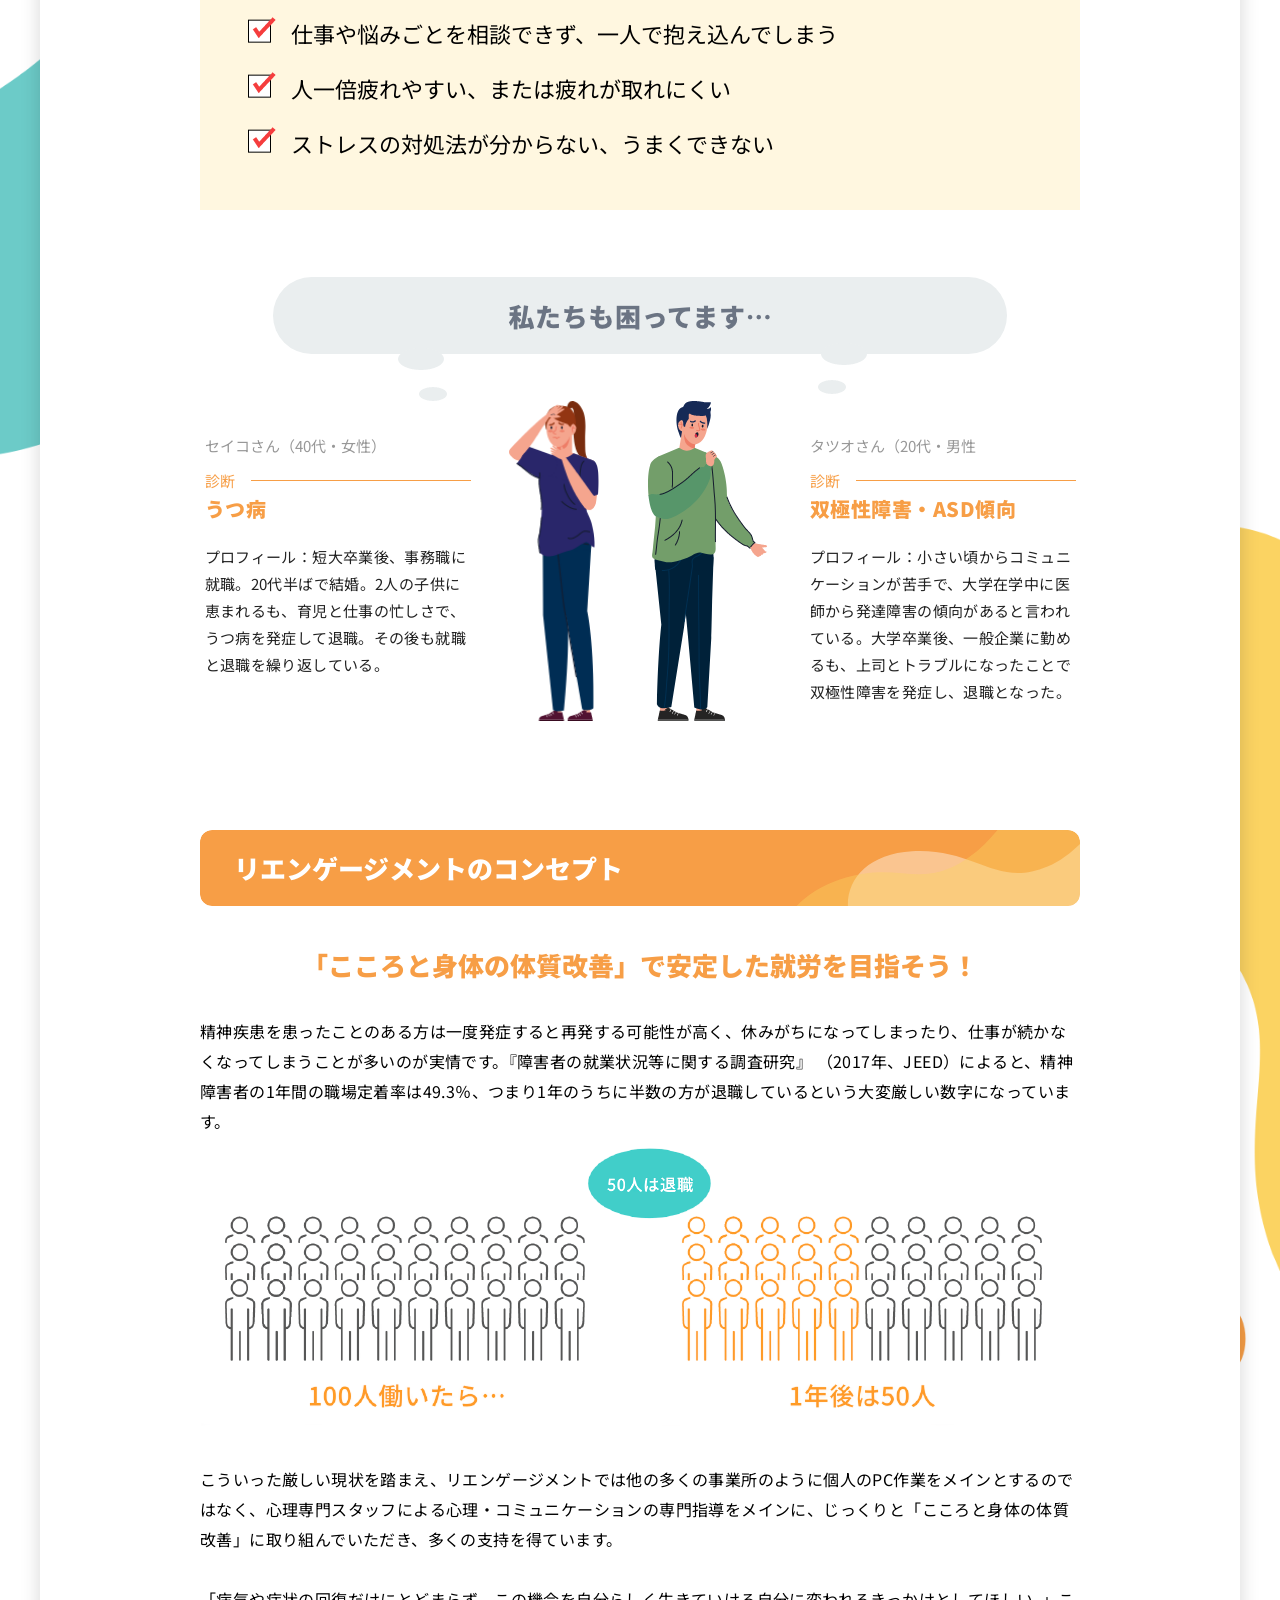
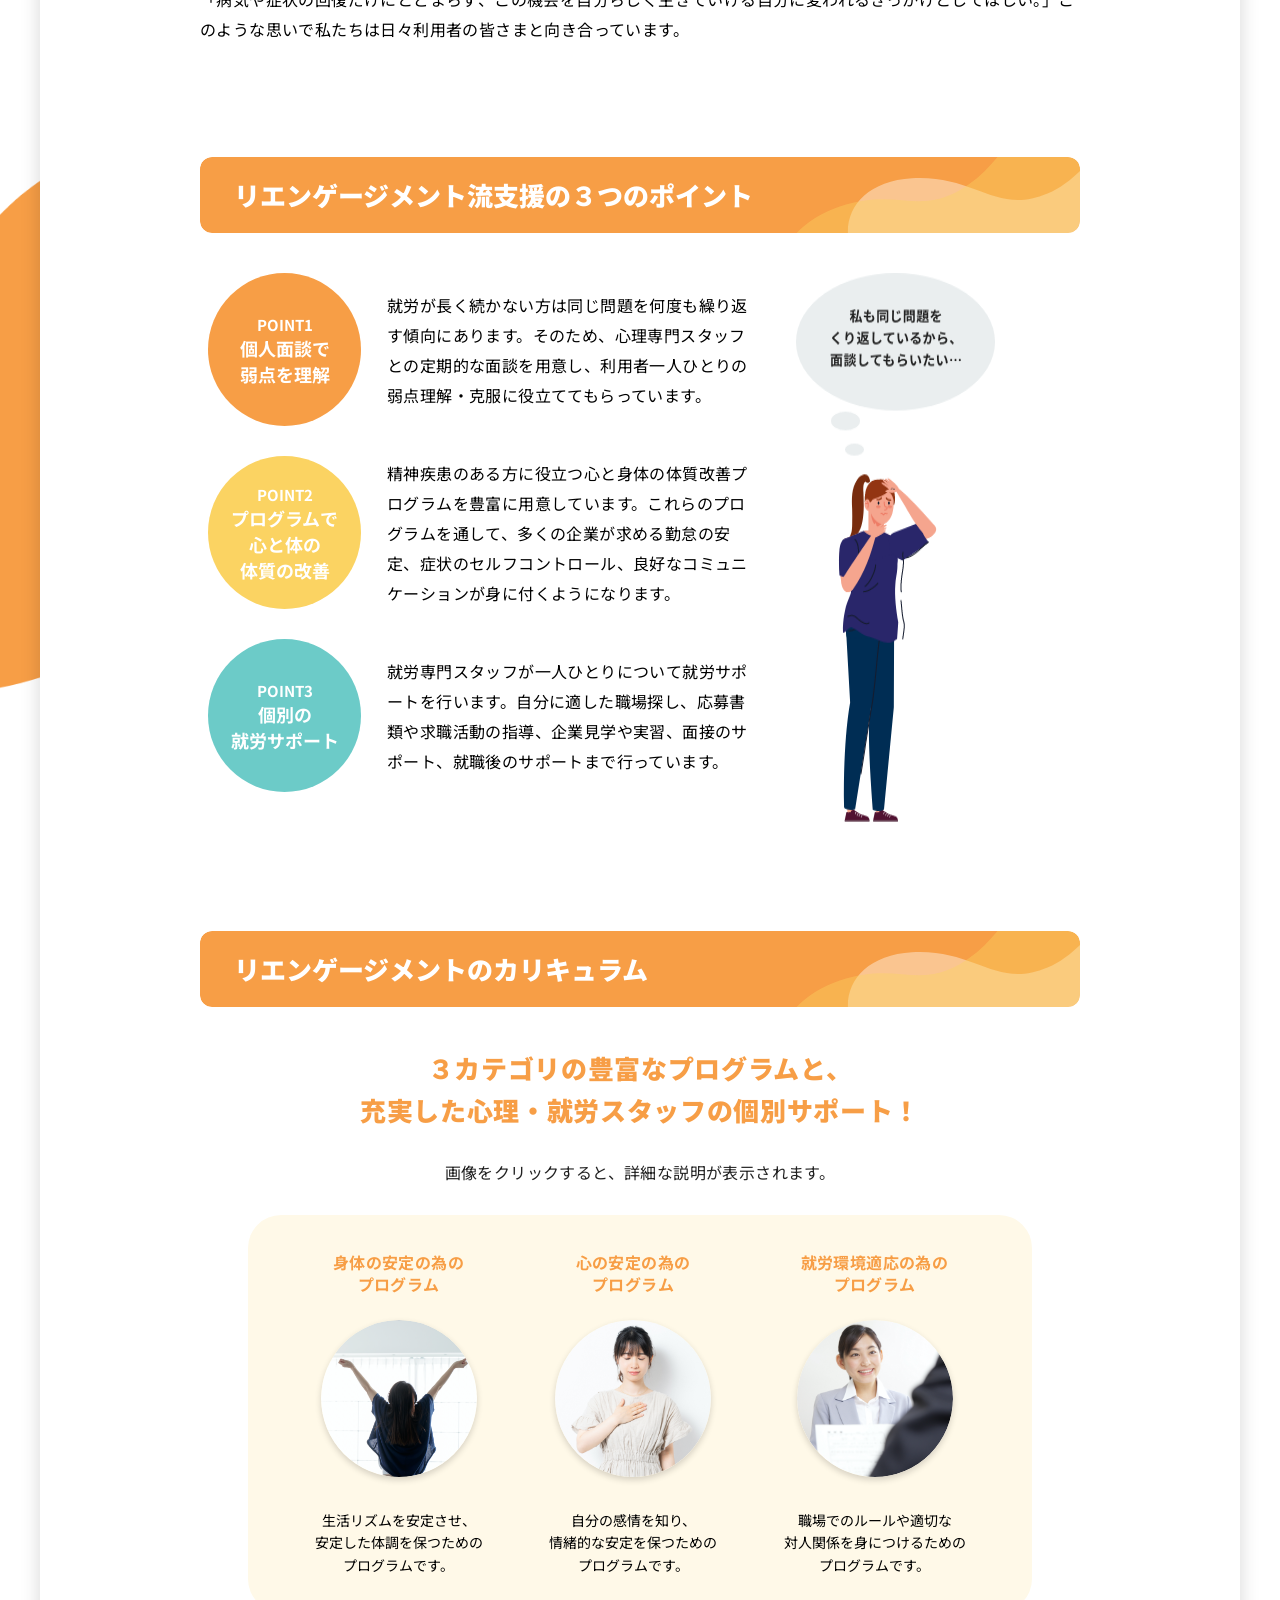
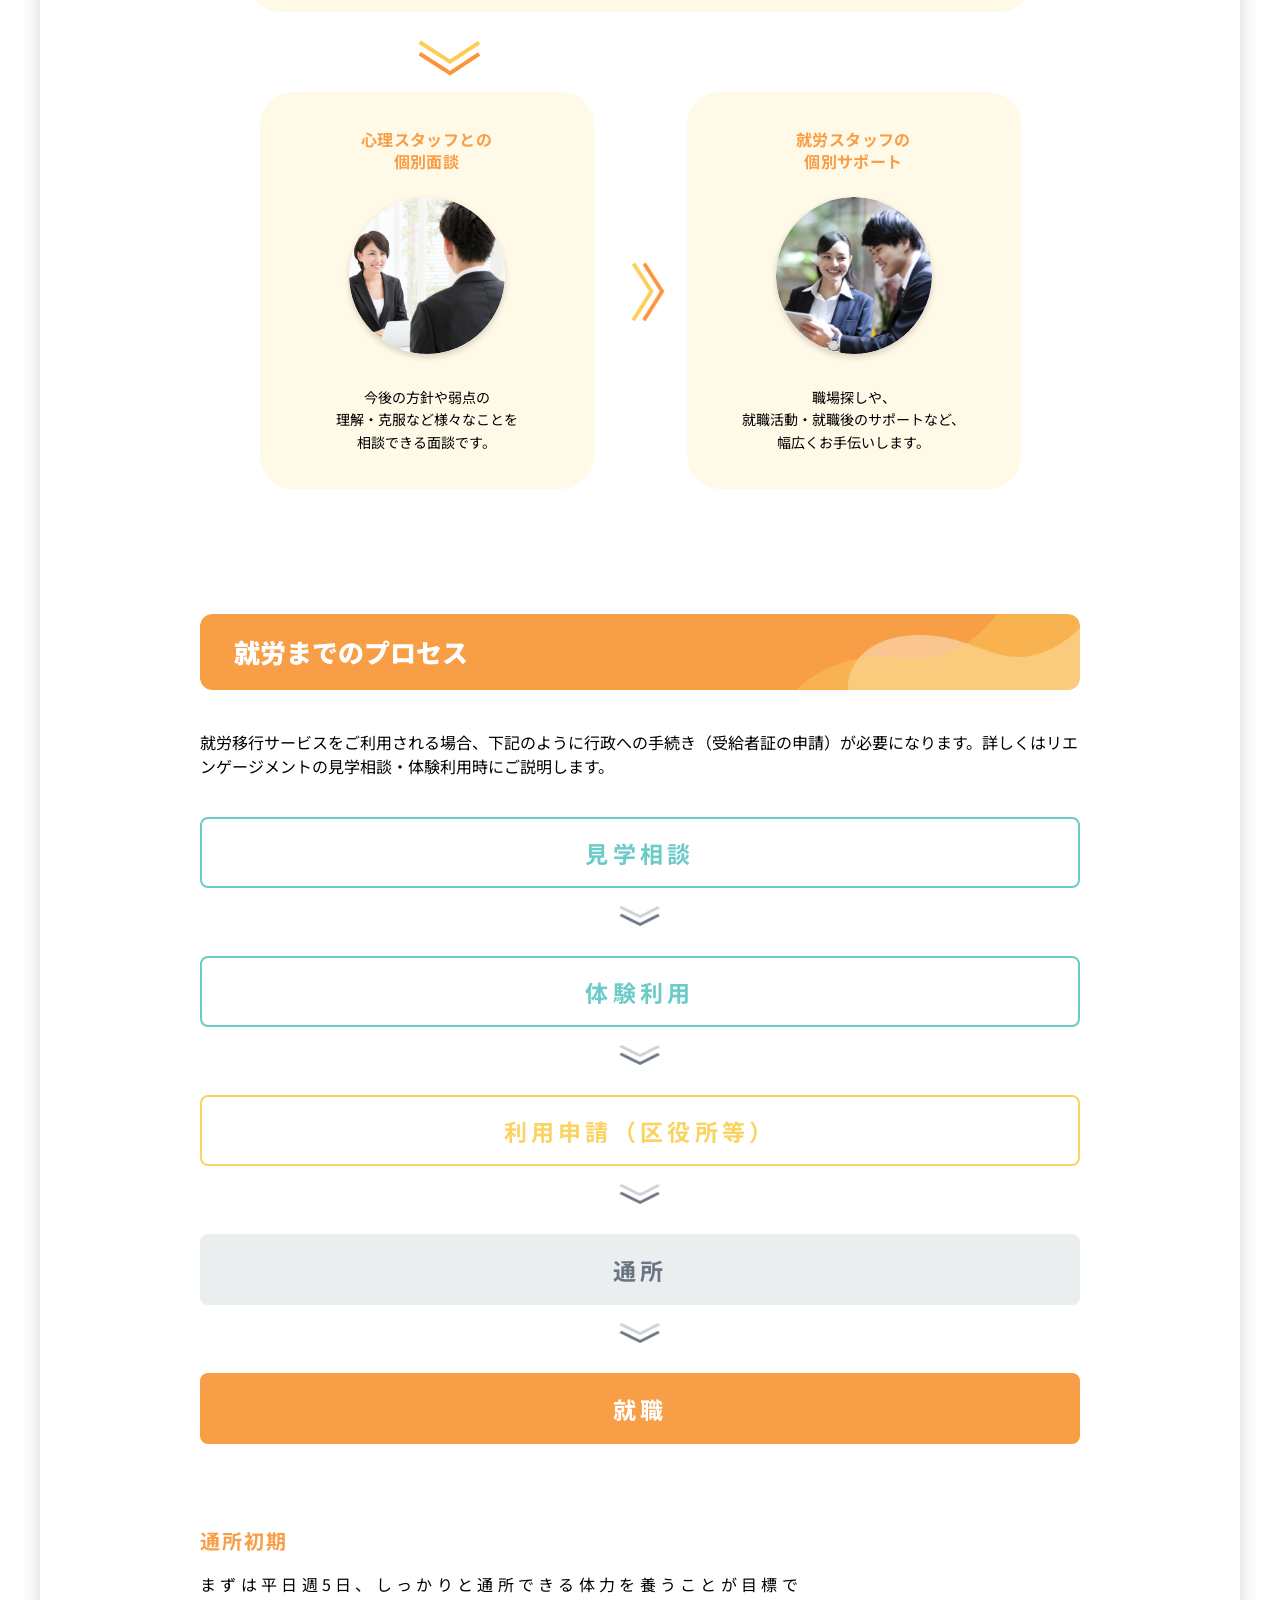
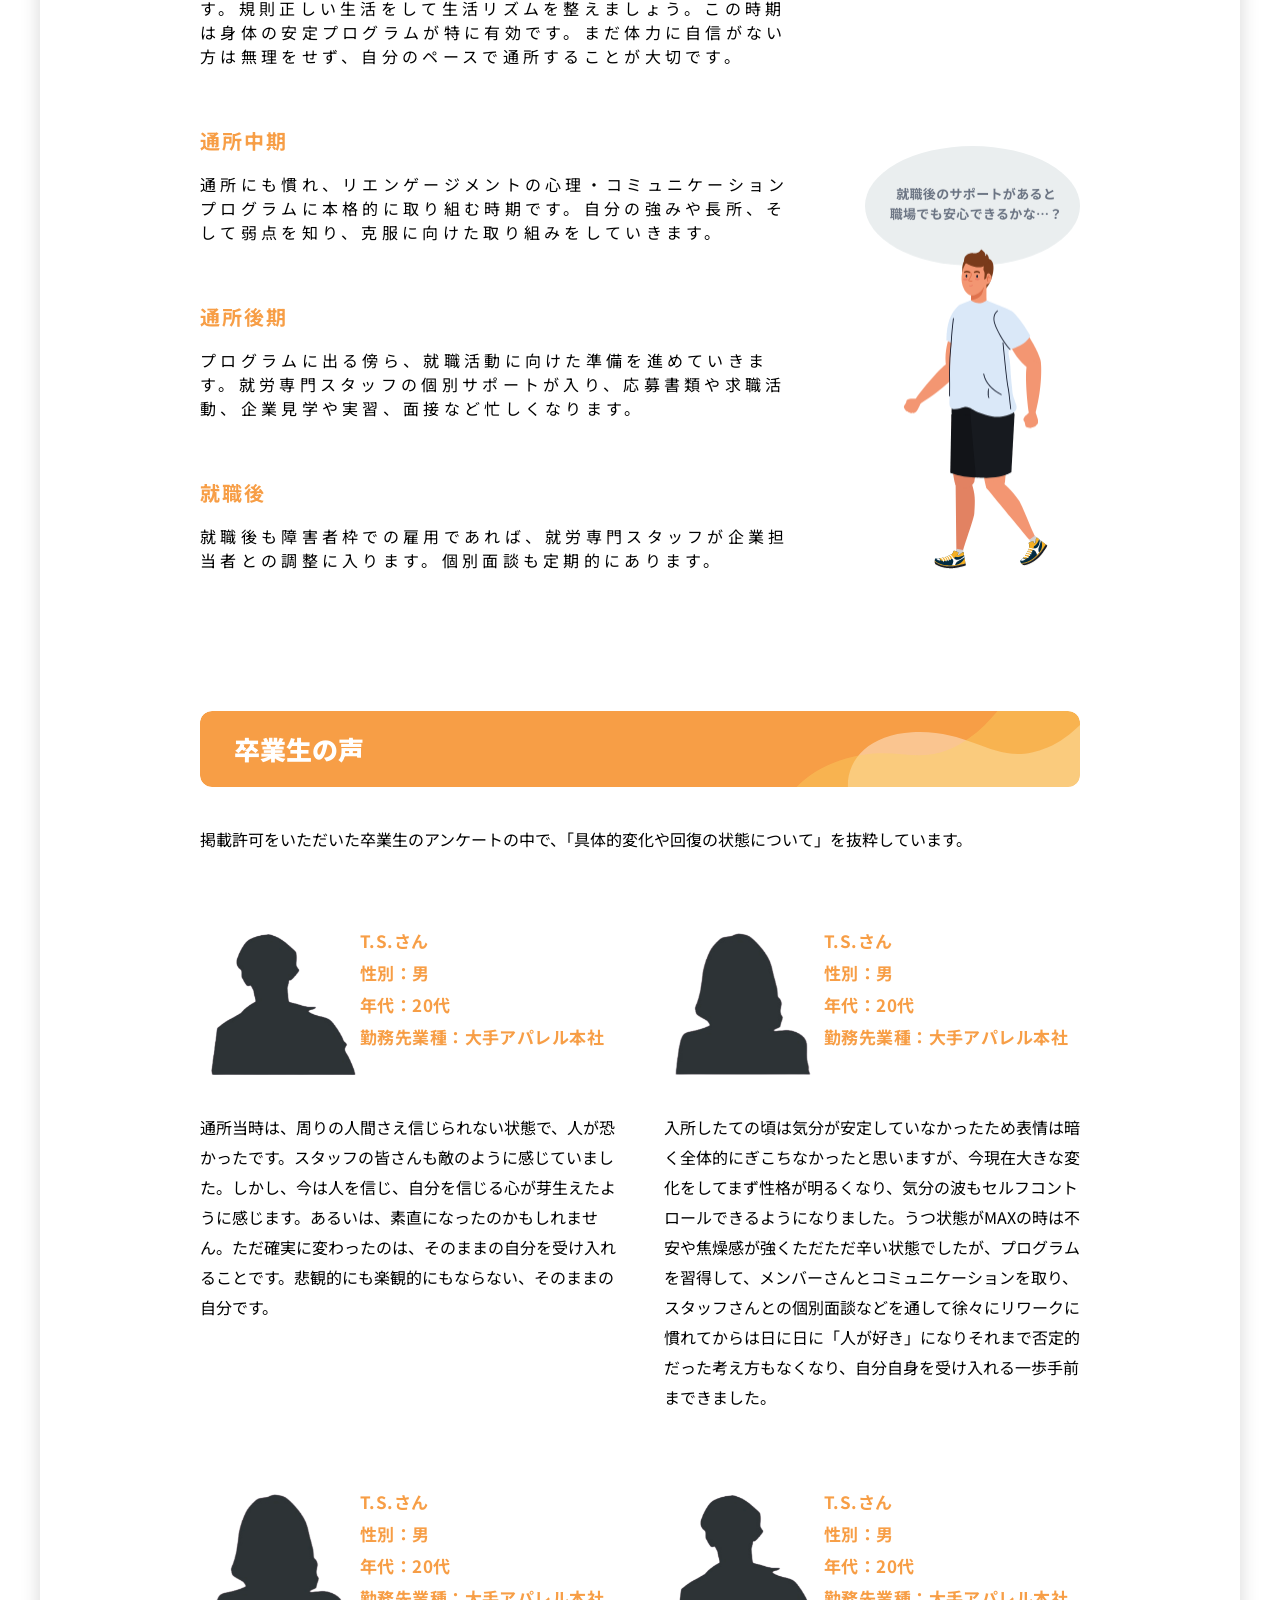
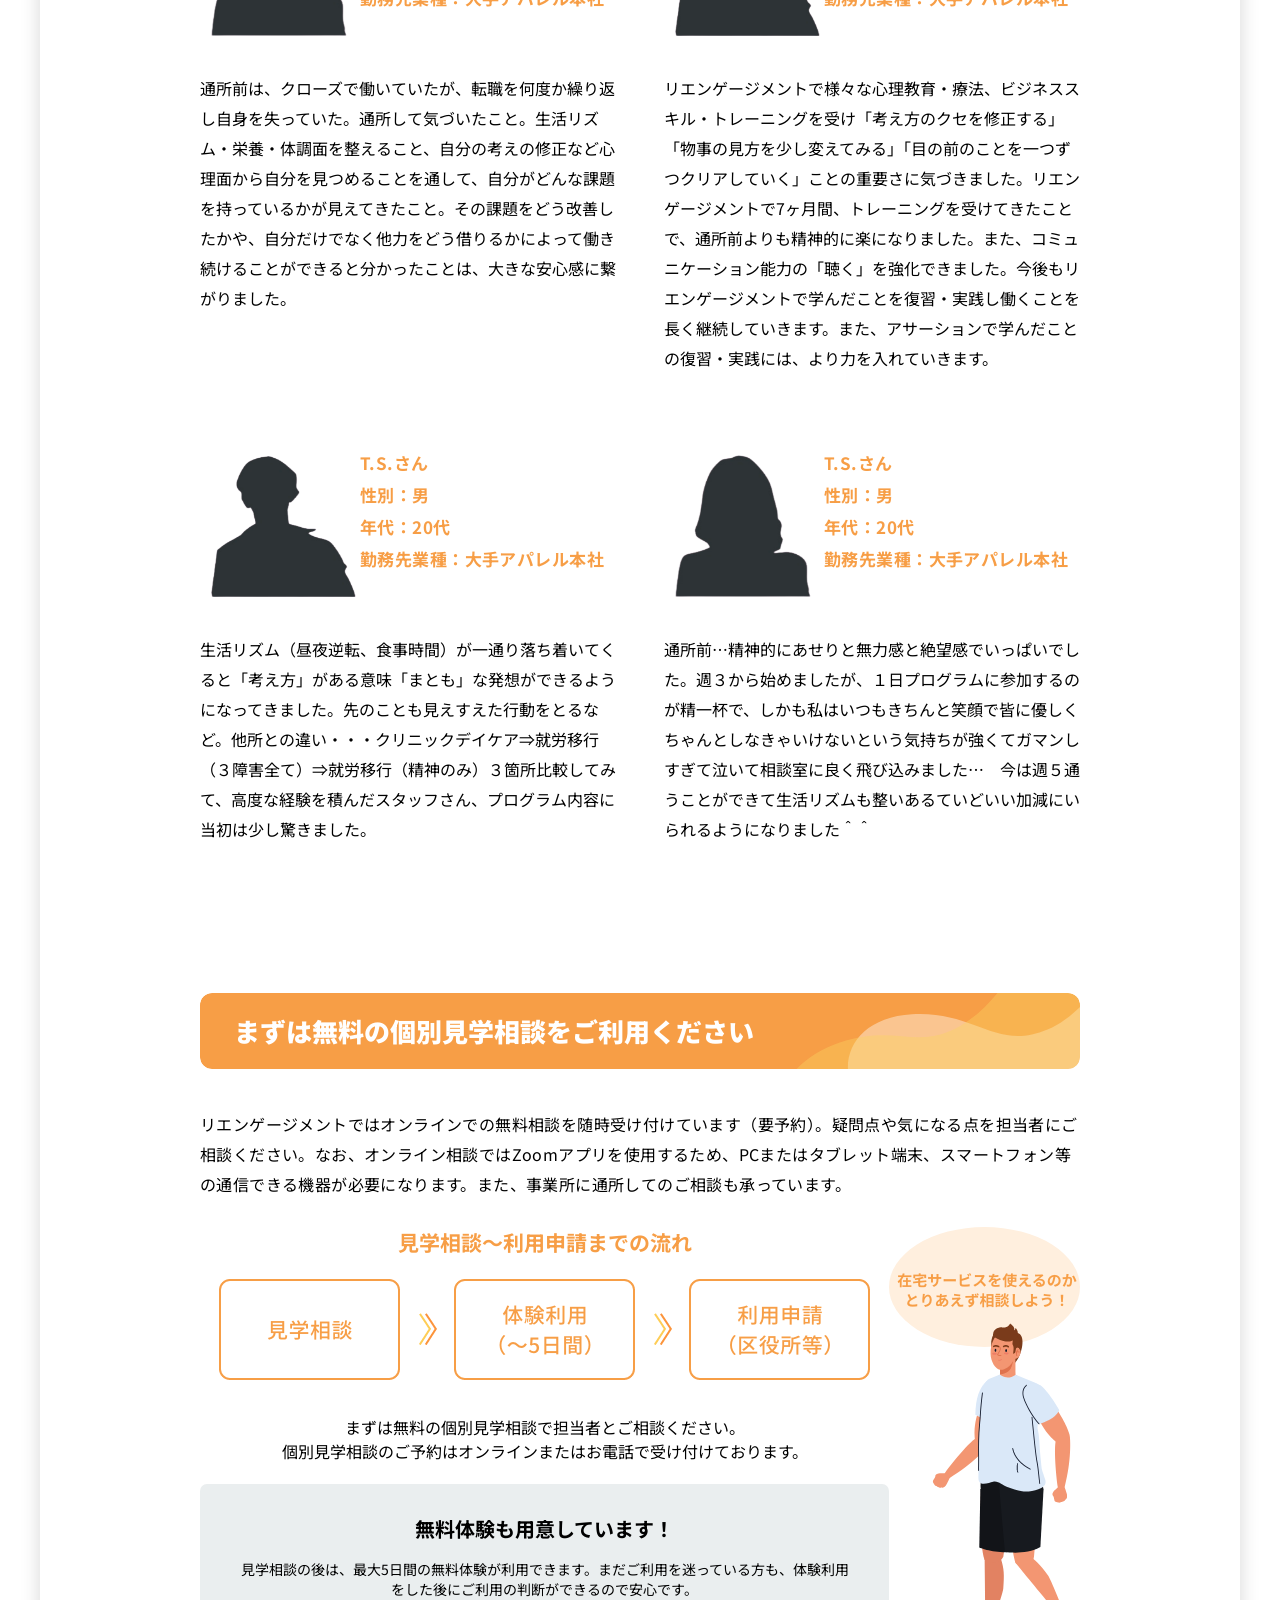
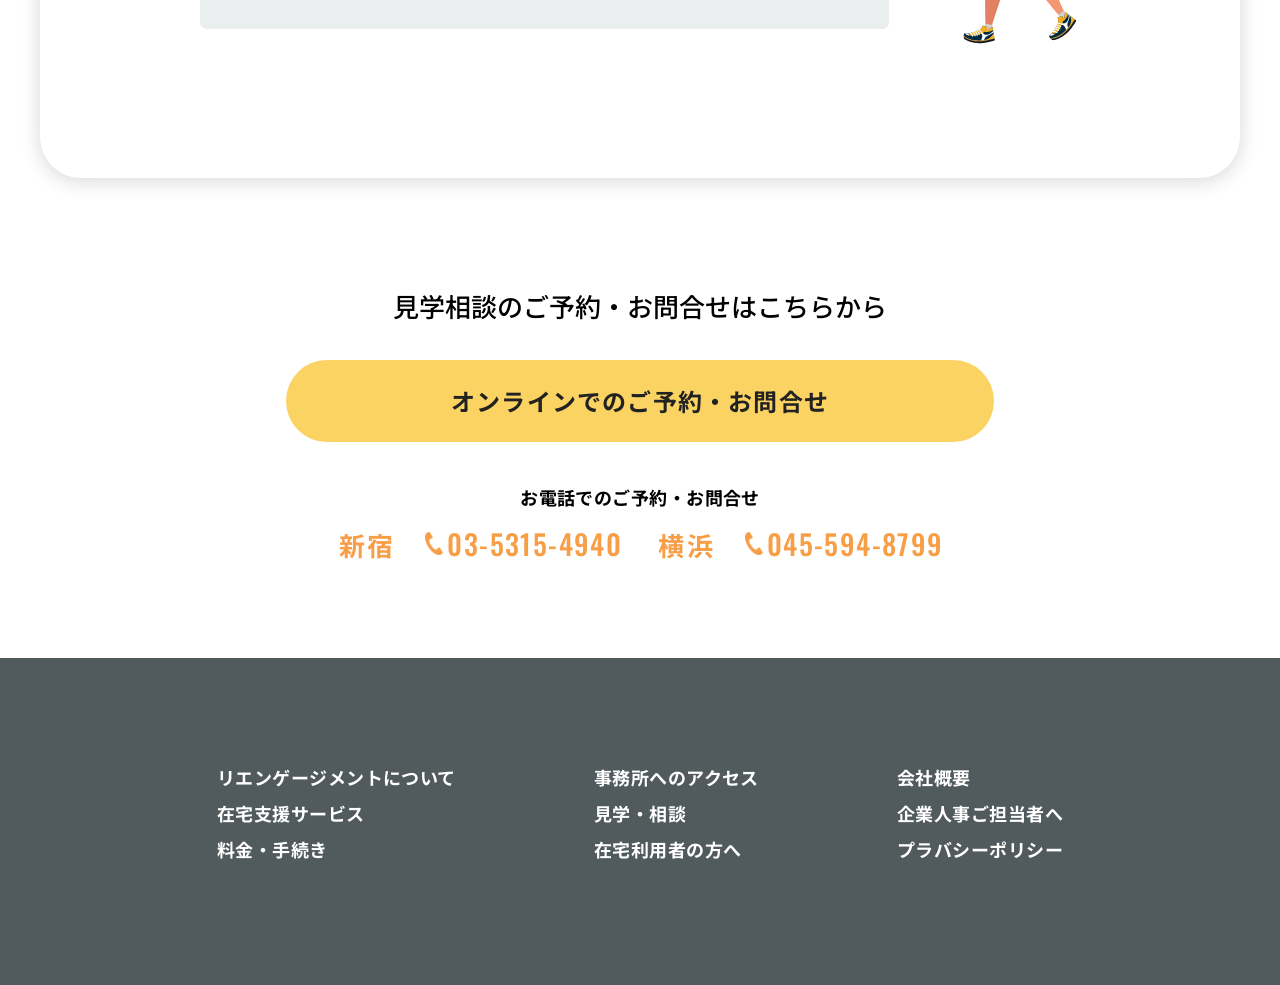
==== commit 0b99c86c: "Update index.html" ====
--- a/index.html
+++ b/index.html
@@ -208,7 +208,7 @@
 
                 <div class="program_second">
                     <div class="program_item">
-                        <h3>真理スタッフとの<br>個別面談</h2>
+                        <h3>心理スタッフとの<br>個別面談</h2>
                         <img class="modal_img4" src="img/main-service/card_img4.png" alt="プログラム風景">
                         <p class="program_text">今後の方針や弱点の<br>理解・克服など様々なことを<br>相談できる面談です。</p>
                     </div><!--pitem-->
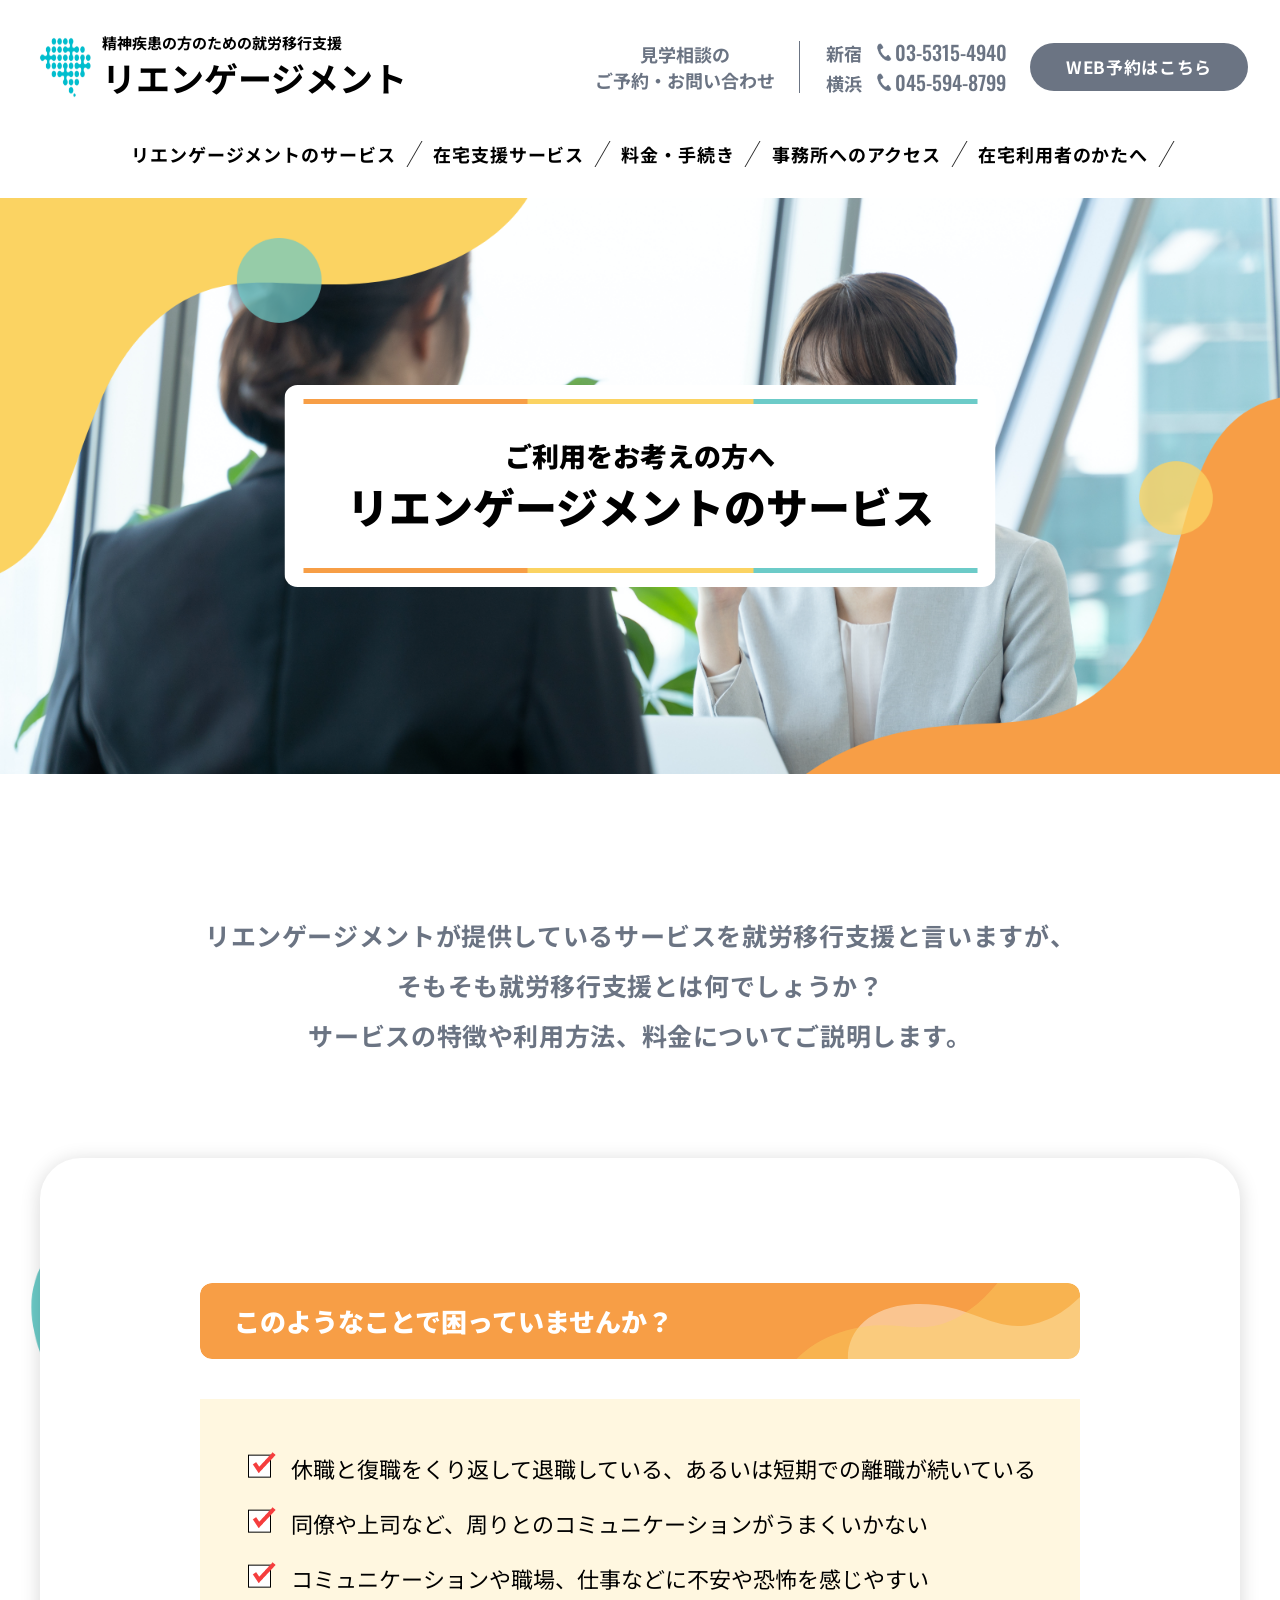
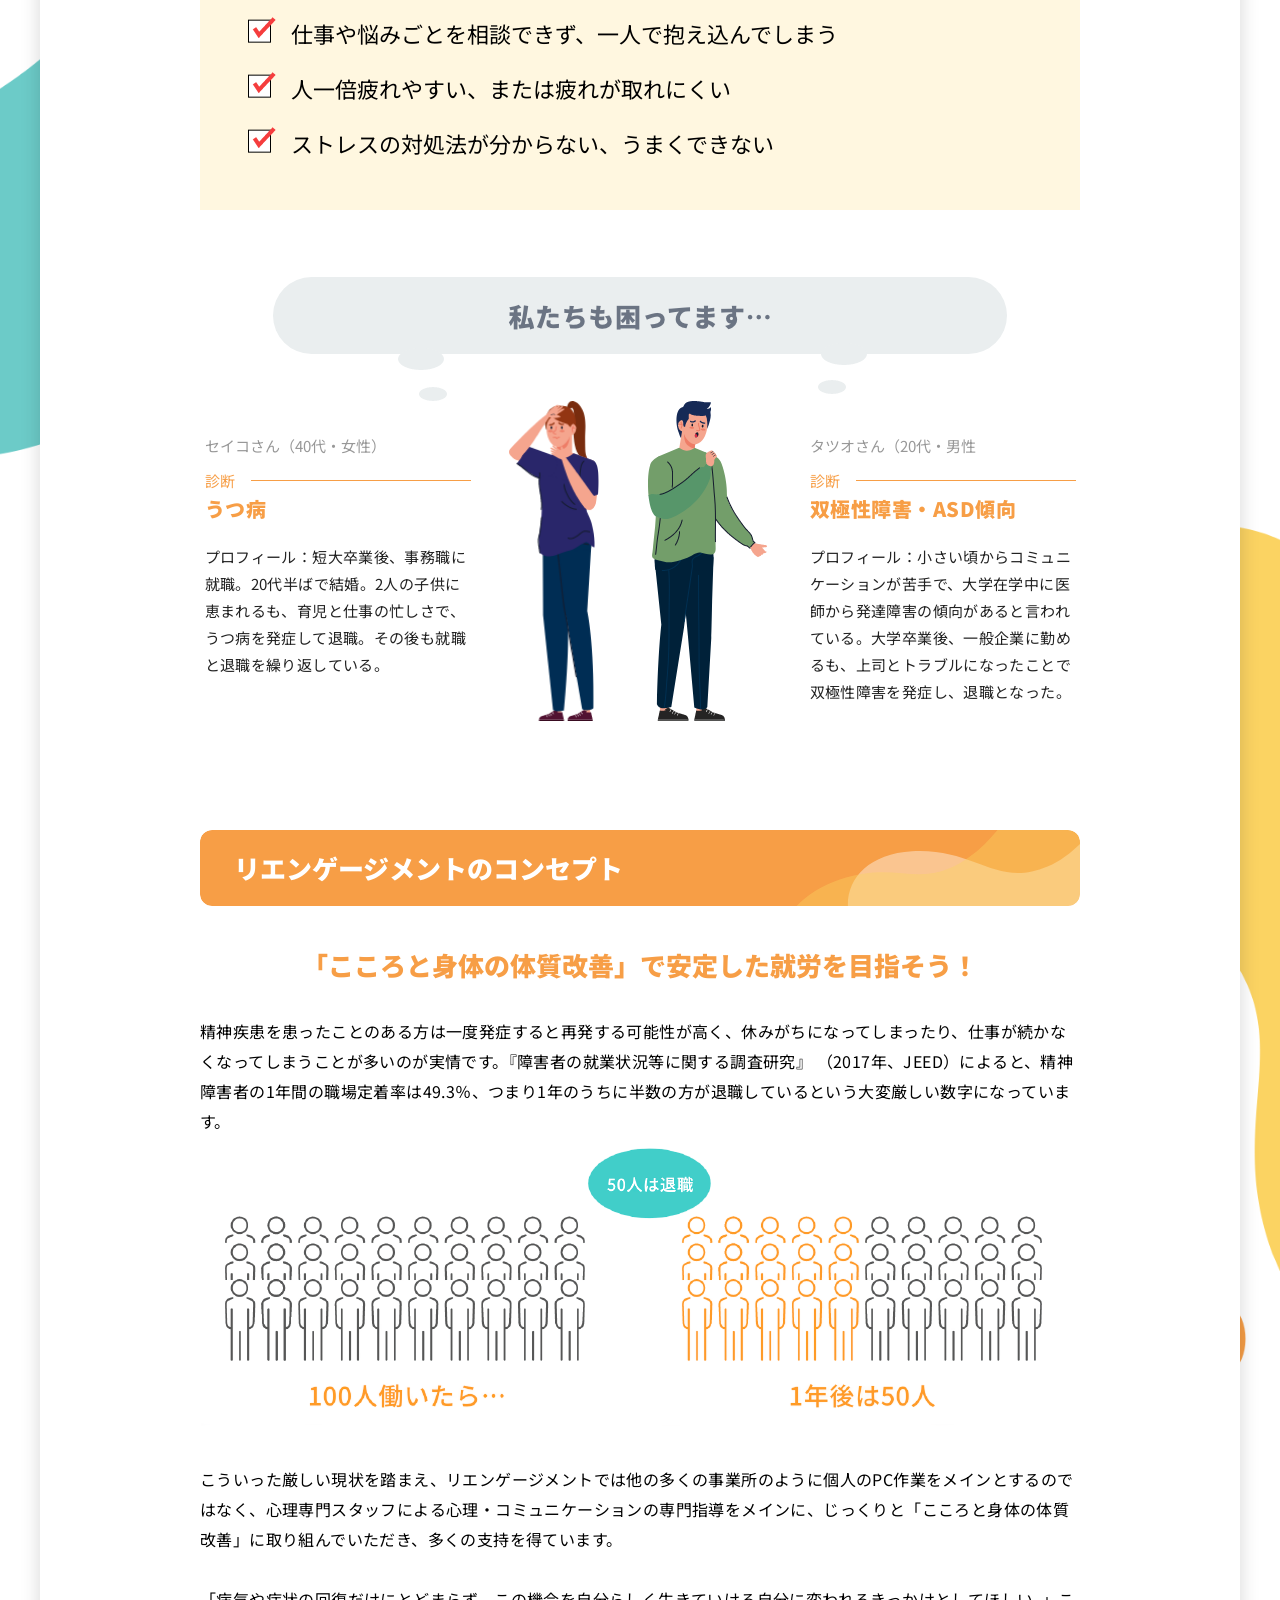
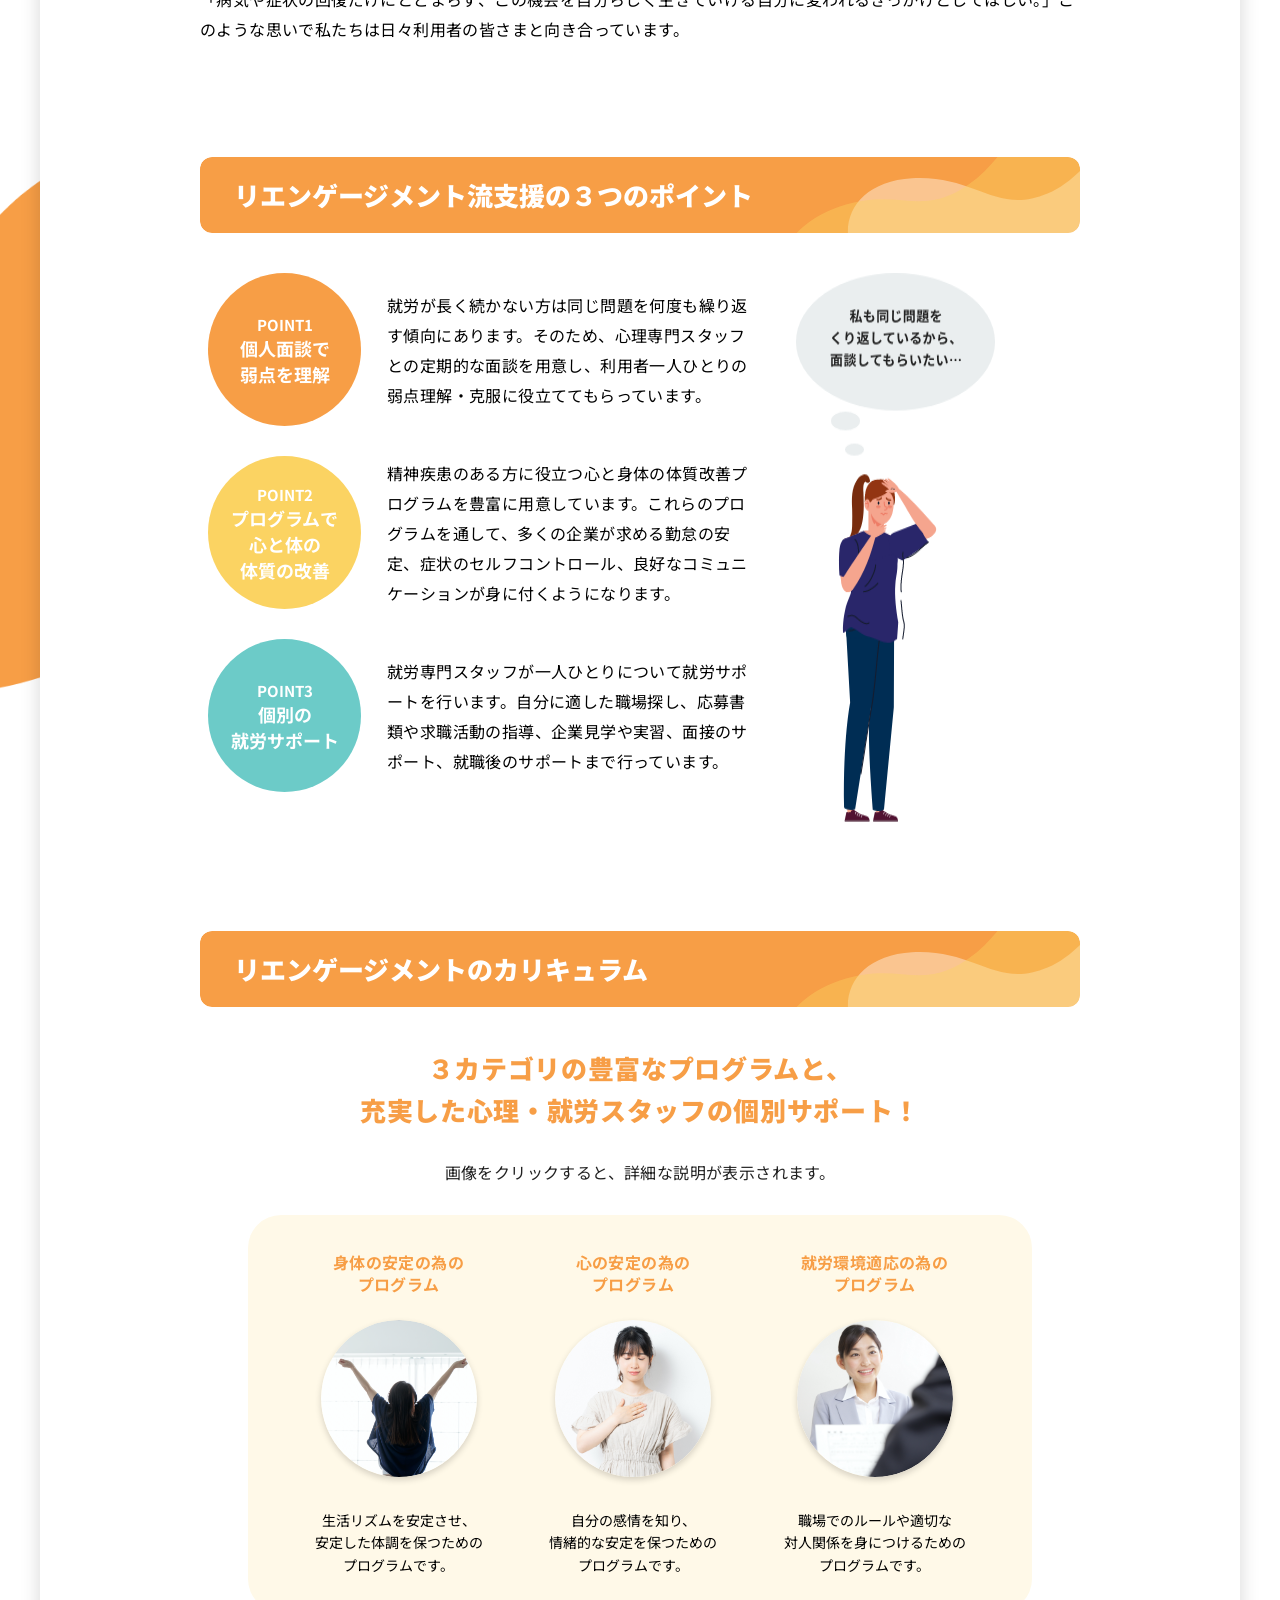
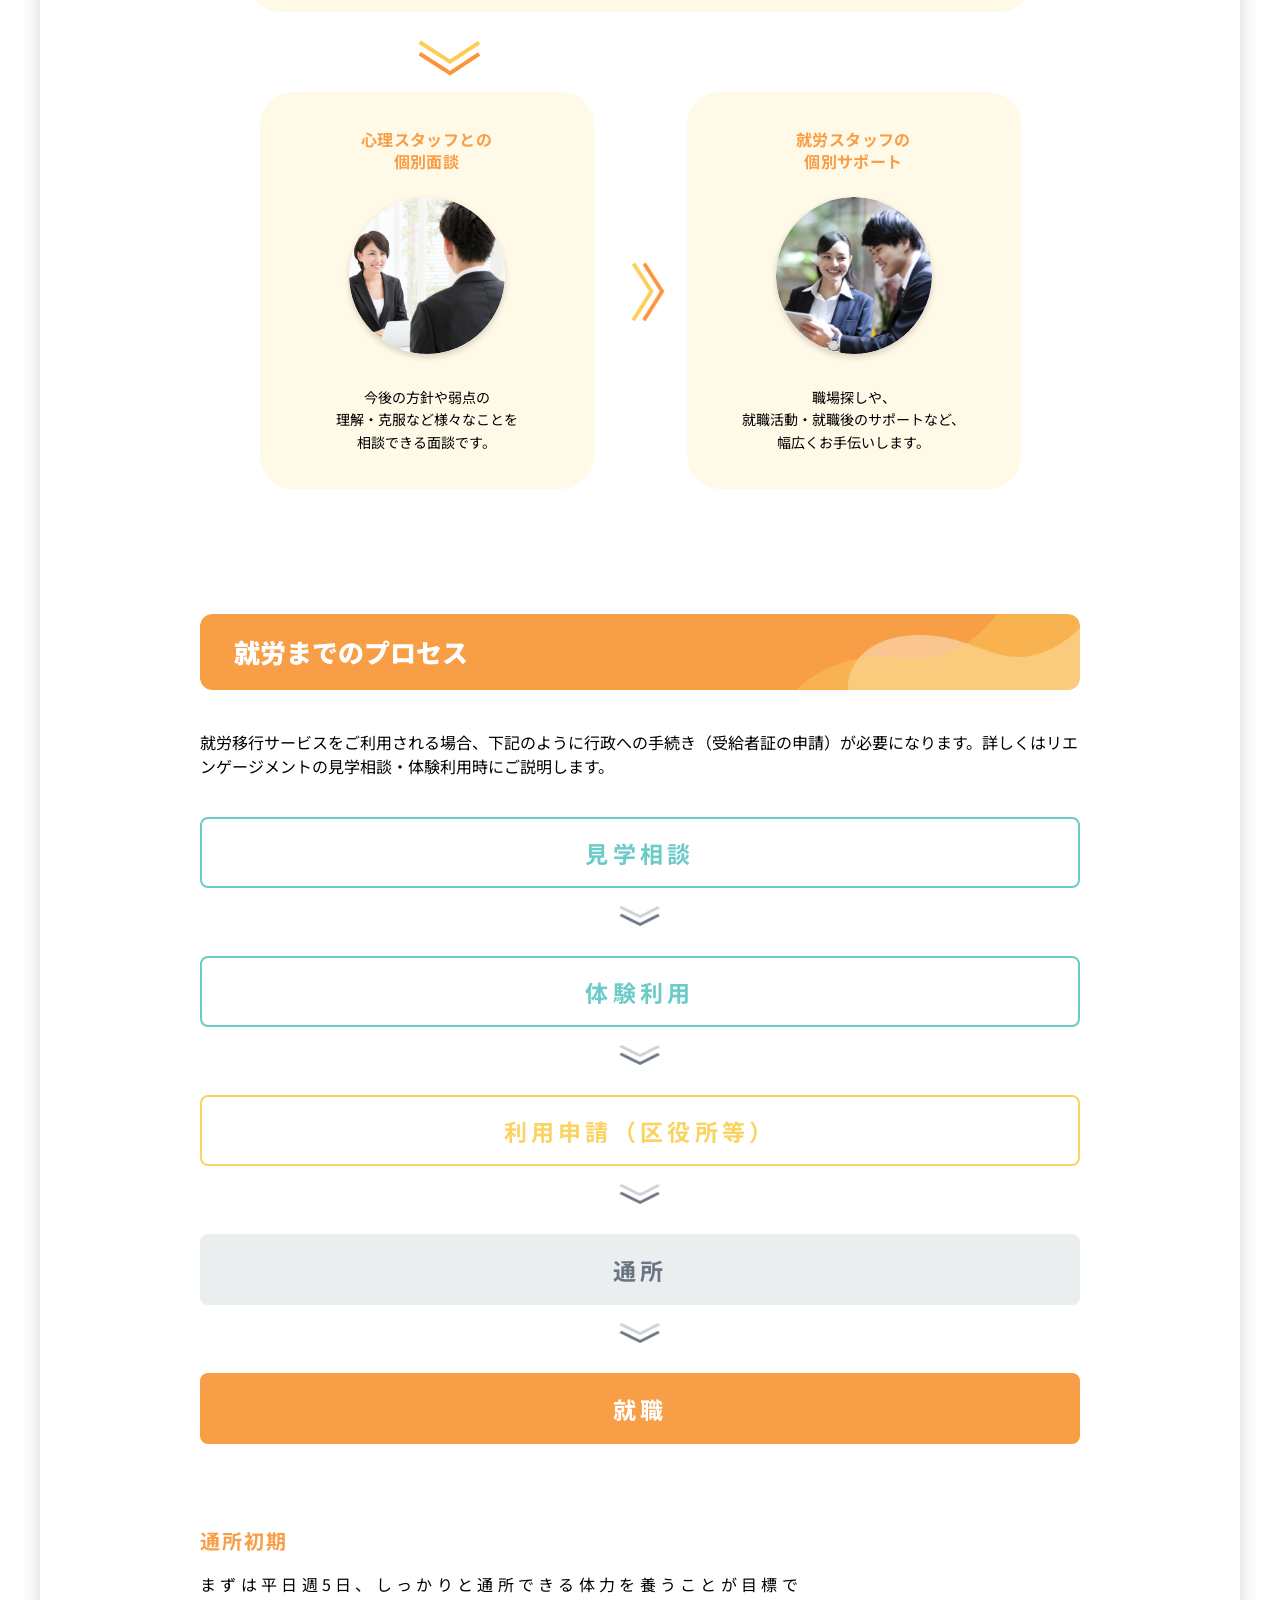
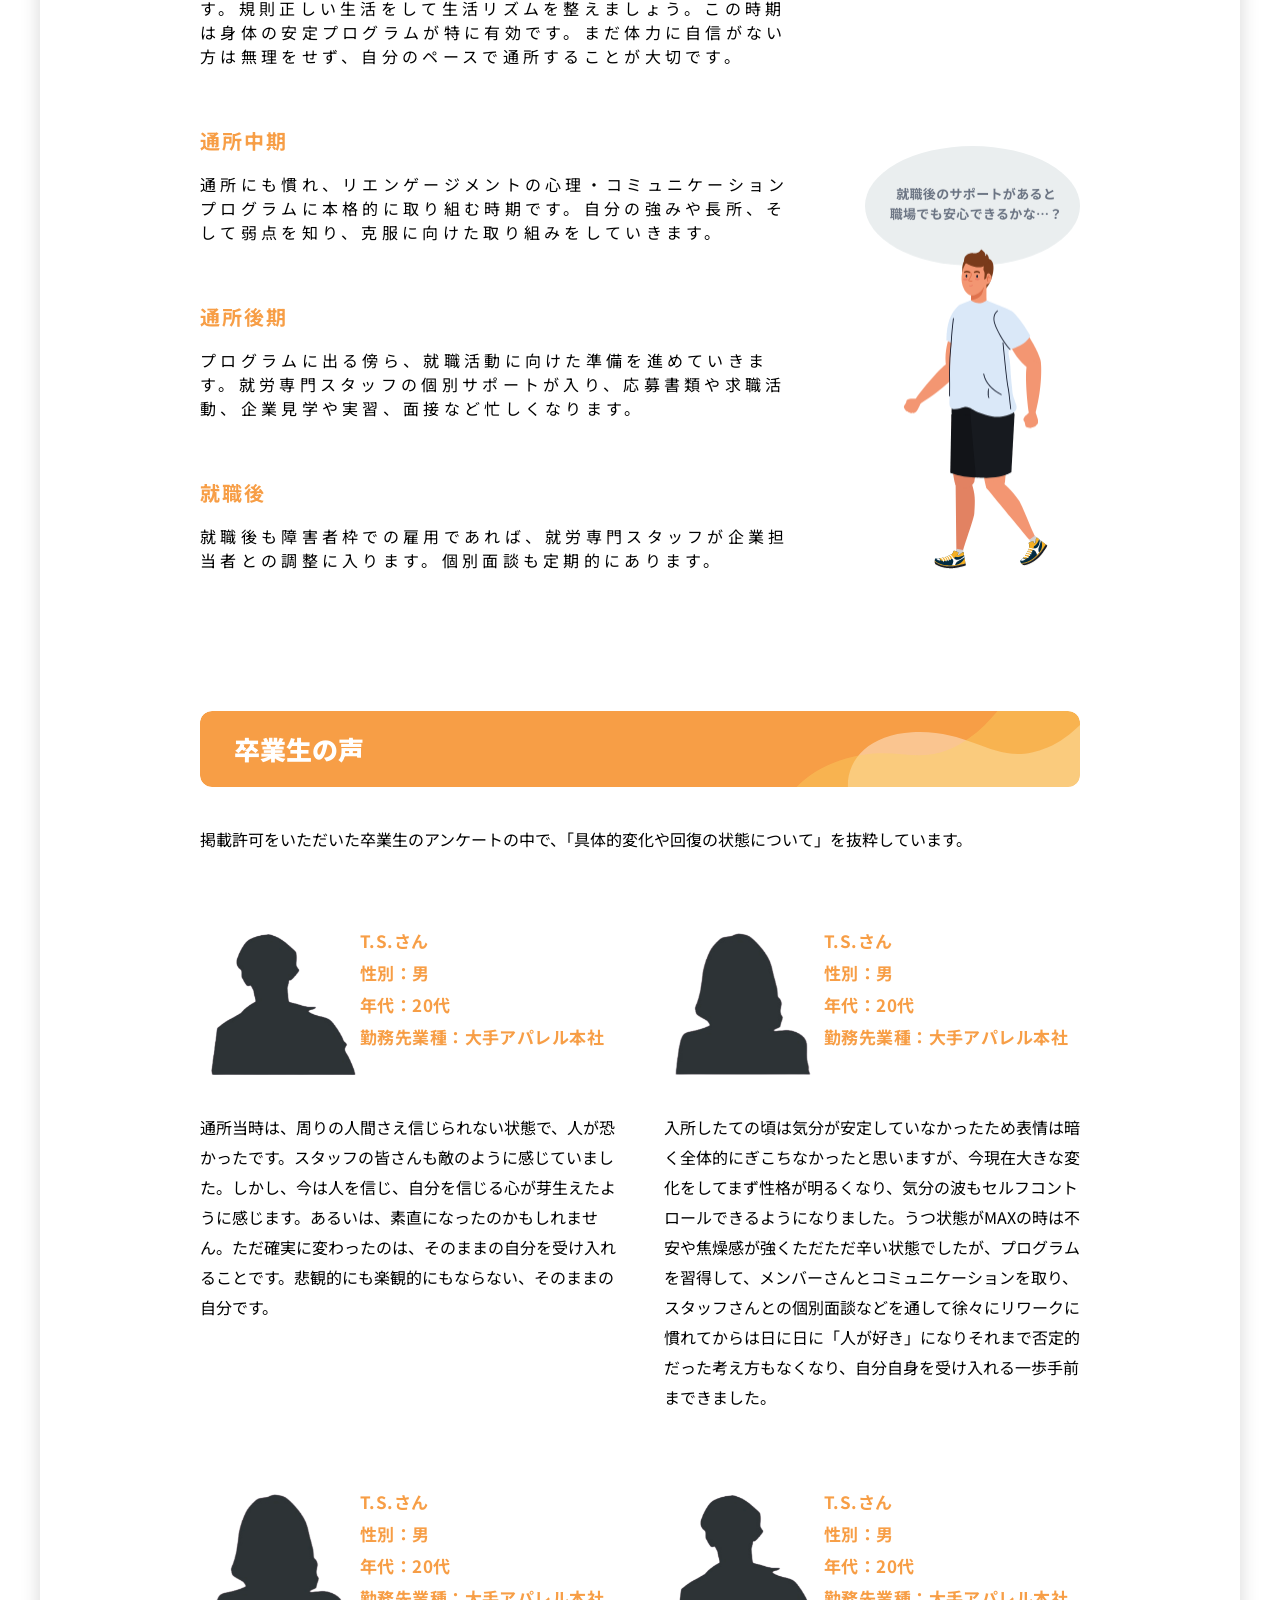
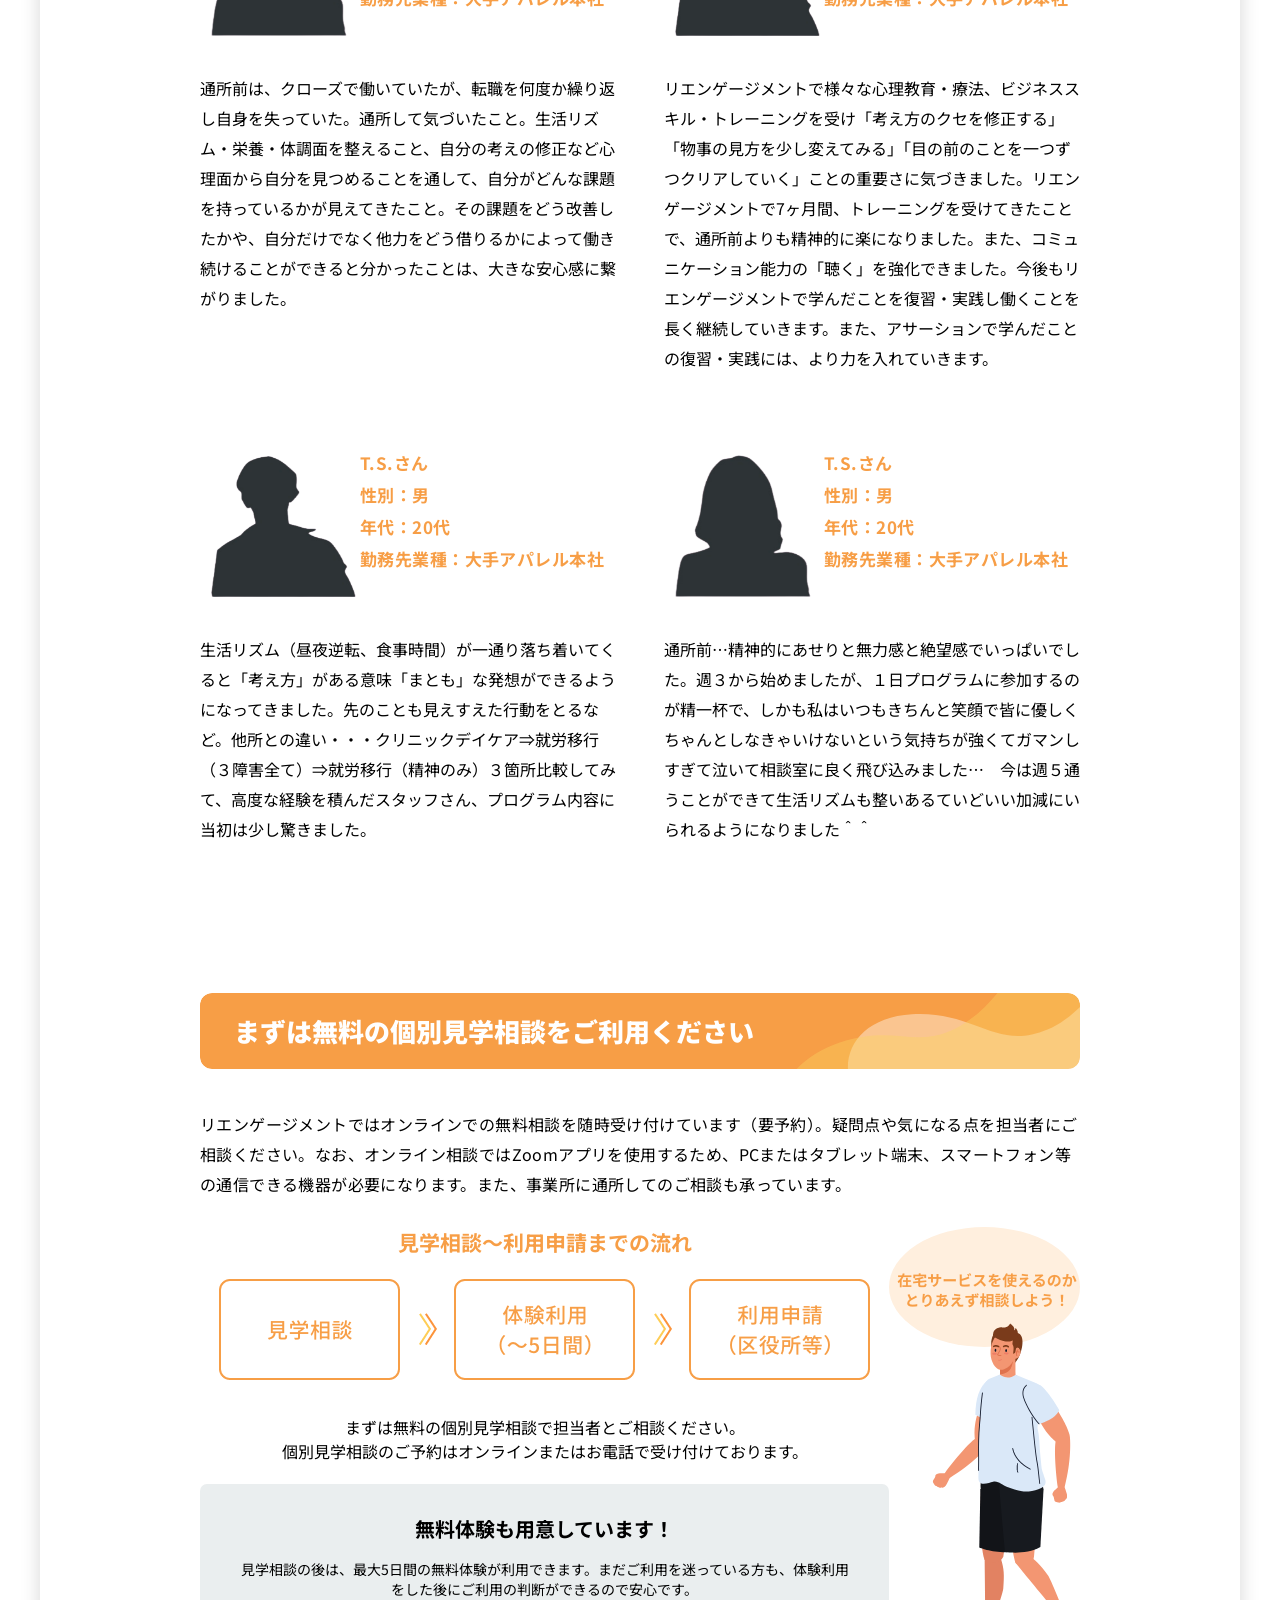
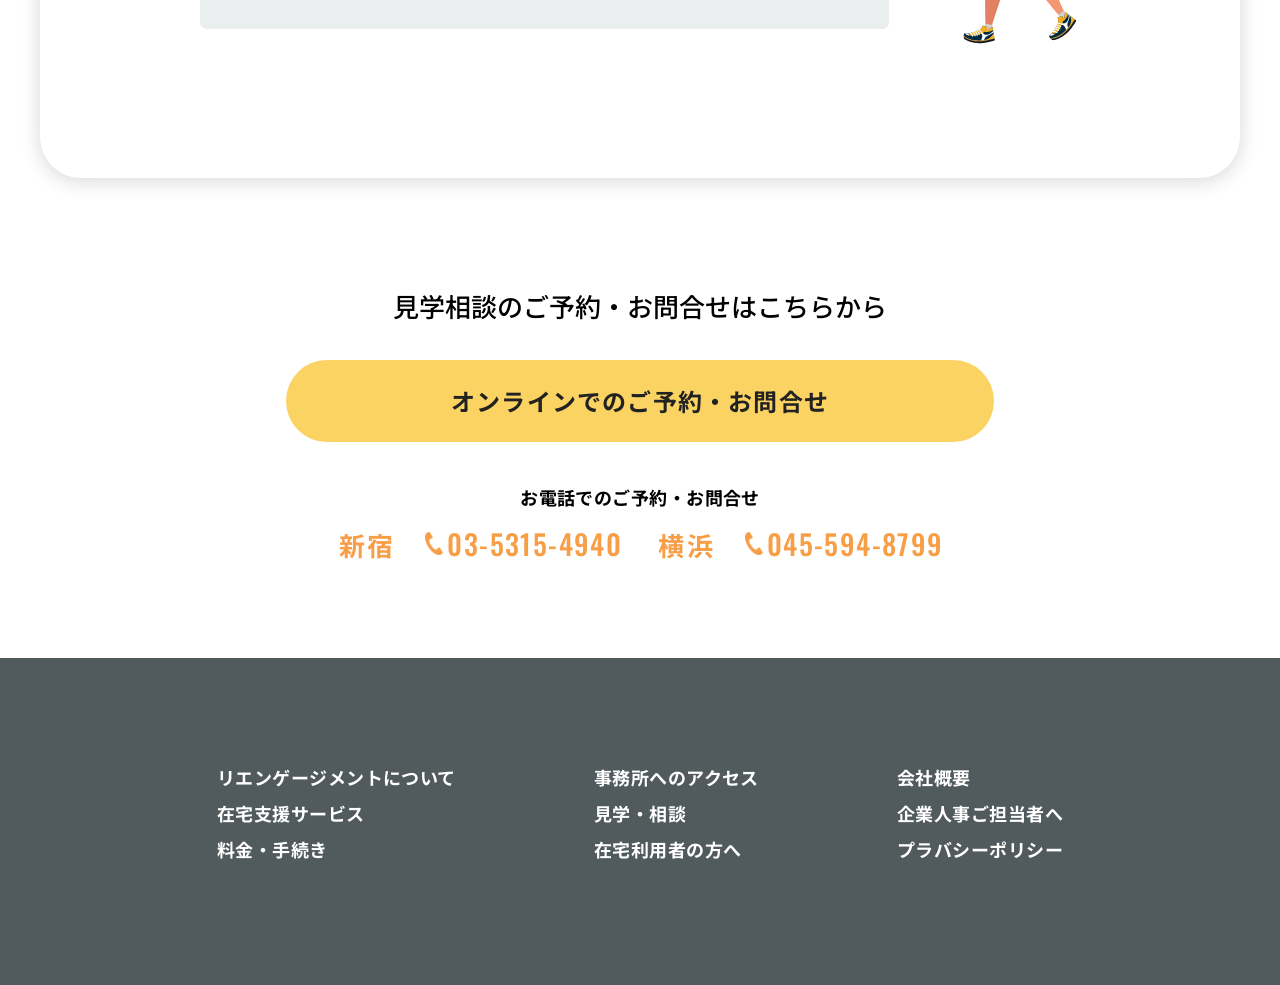
==== commit 239c880e: "Update index.html" ====
--- a/index.html
+++ b/index.html
@@ -59,7 +59,7 @@
 
 <section class="intro_top">
     <div class="intro_wrap">
-        <p class="top_text">うつ病や双極性障害、不安障害、適応障害などの精神疾患があり、<br>就労移行支援サービスのご利用をご検討されている方へ、<br>リエンゲージメントのサービスの特徴やカリキュラムについてご説明します。</p>
+        <p class="top_text">リエンゲージメントが提供しているサービスを就労移行支援と言いますが、<br>そもそも就労移行支援とは何でしょうか？<br>サービスの特徴や利用方法、料金についてご説明します。</p>
     </div><!--wrap-->
 </section><!--intro_top-->
 
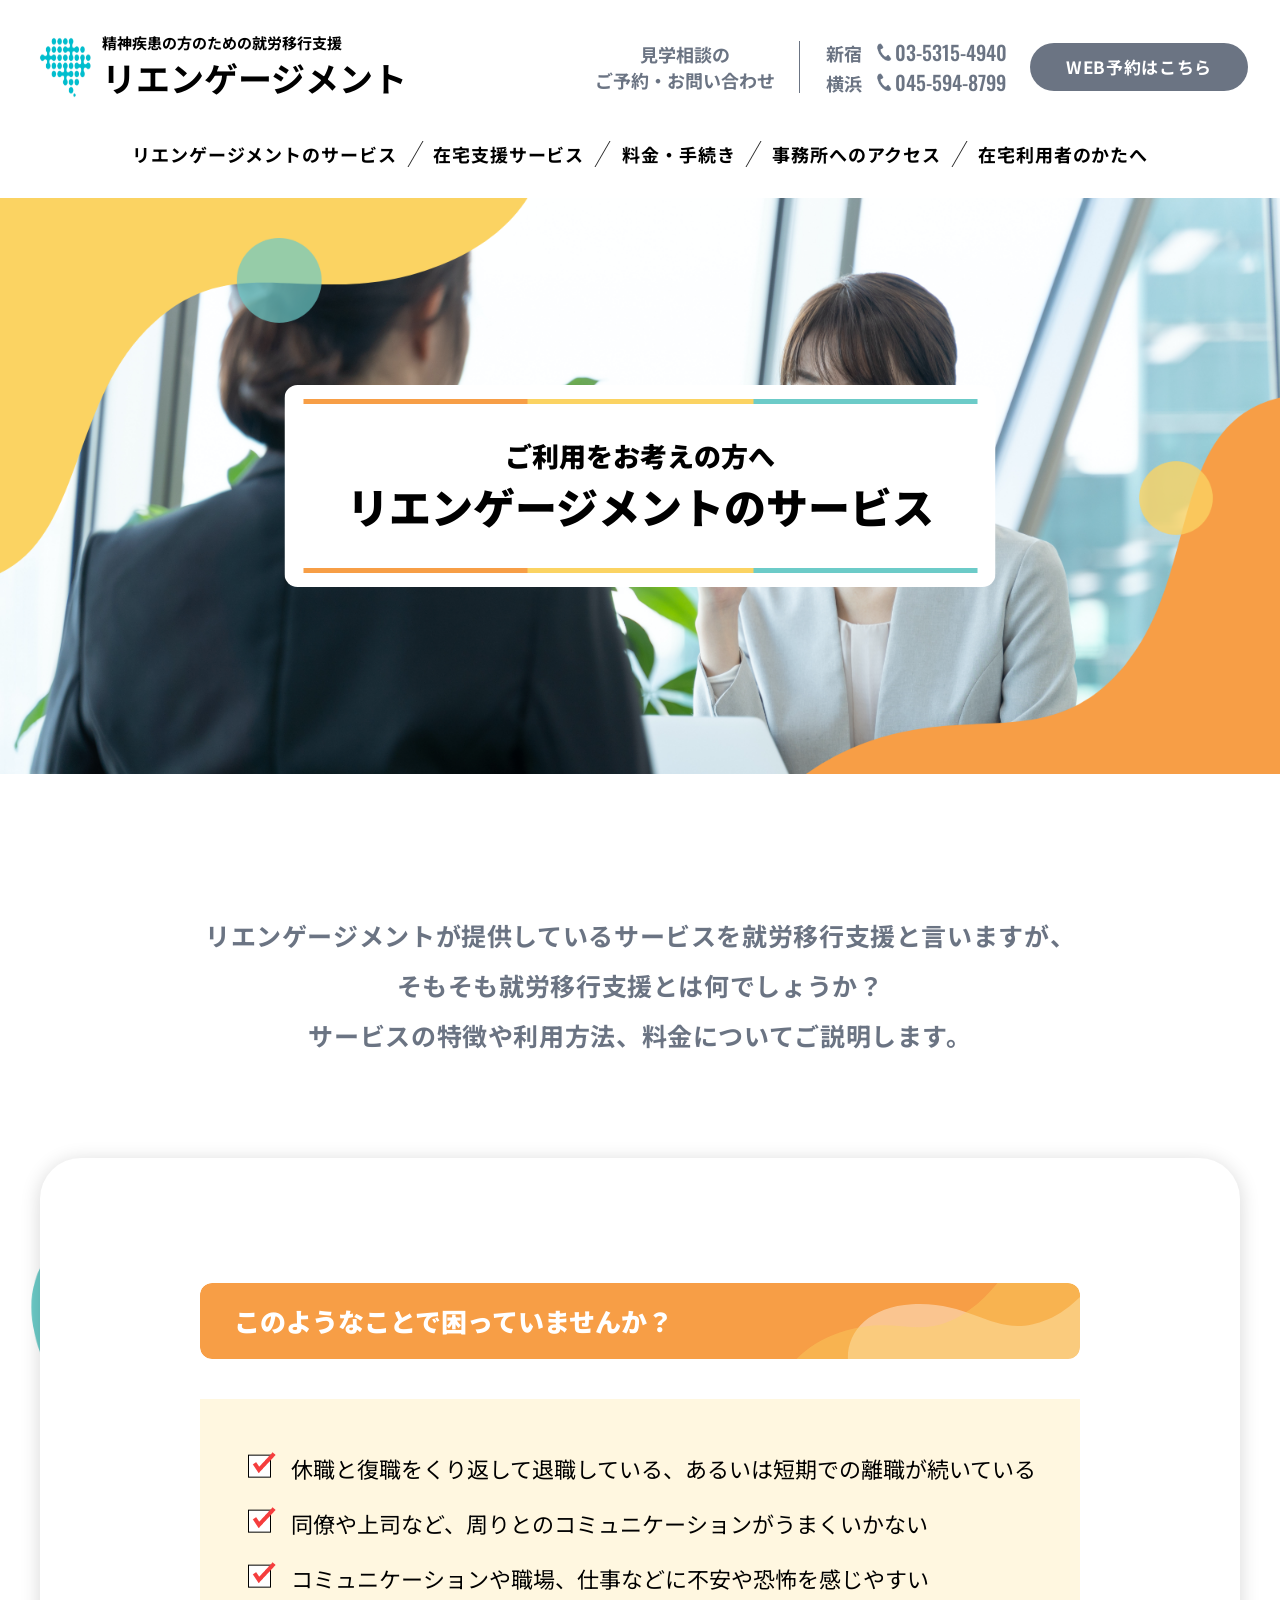
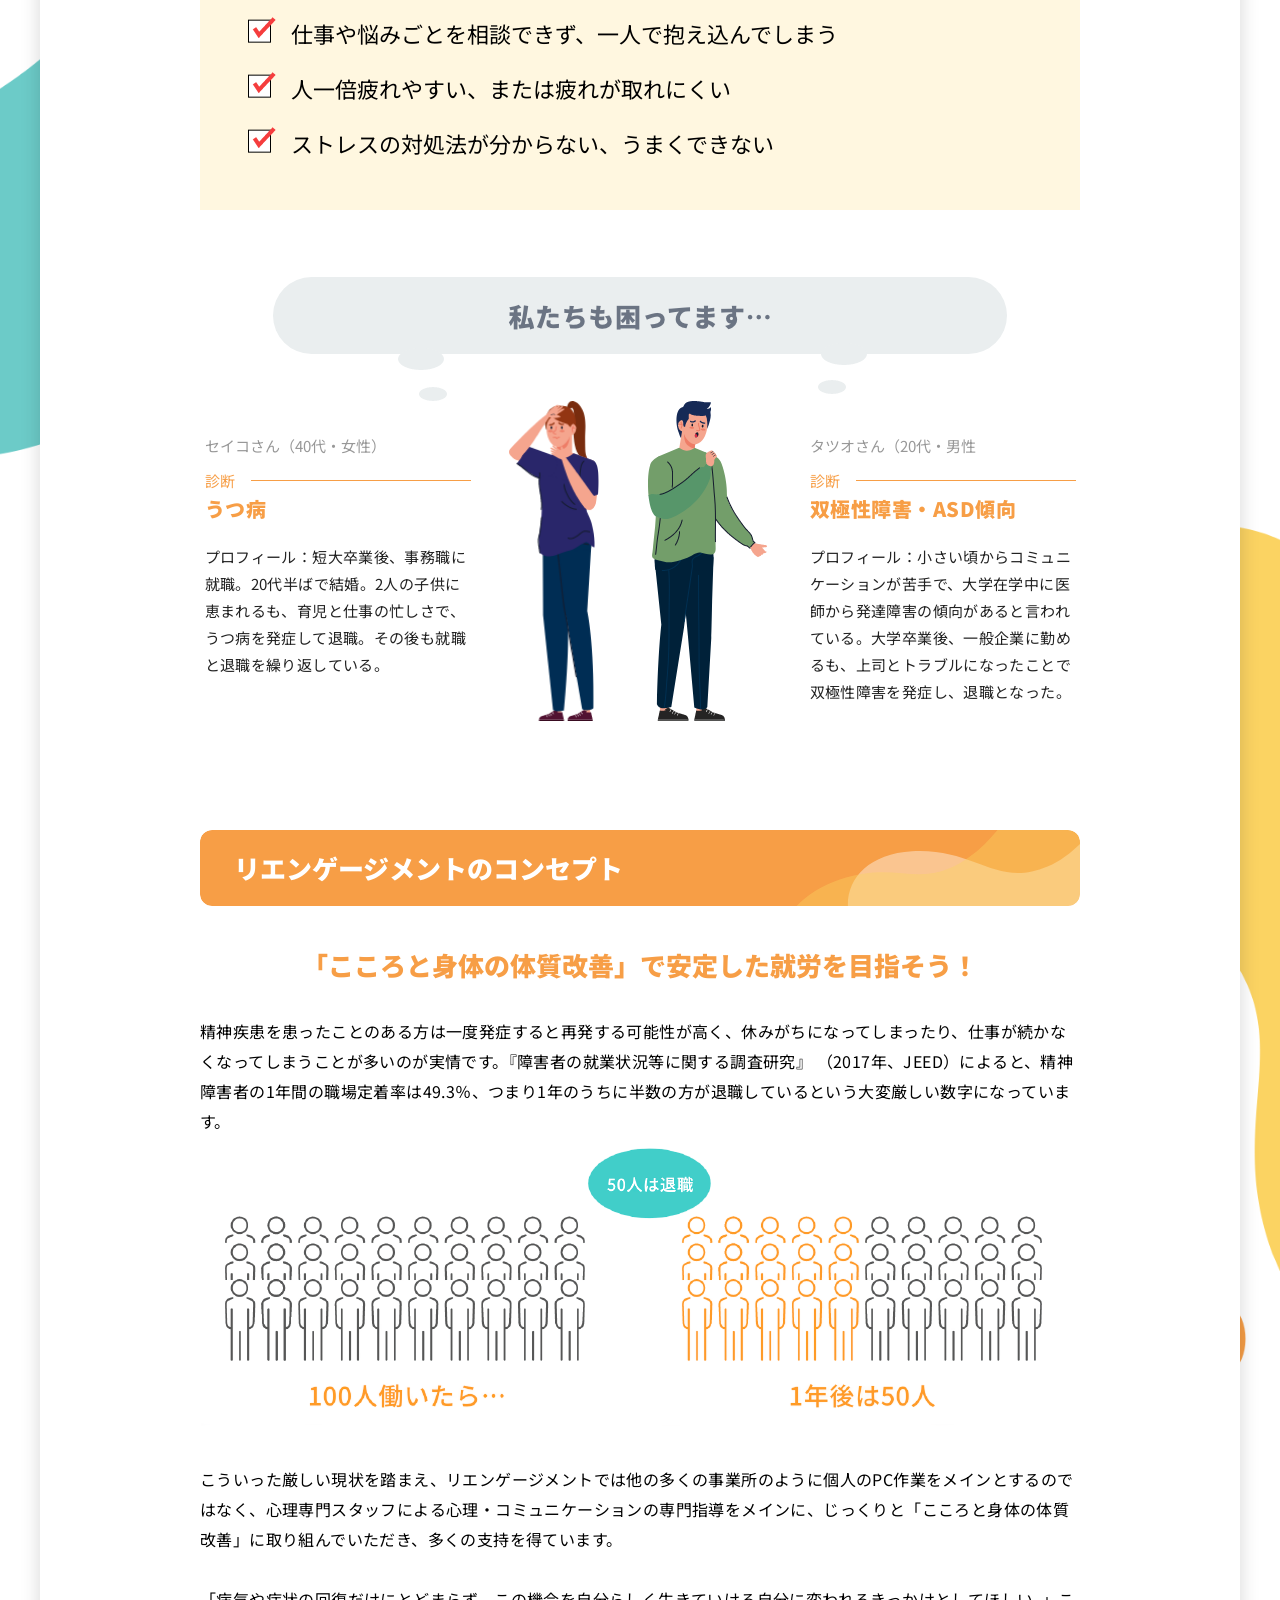
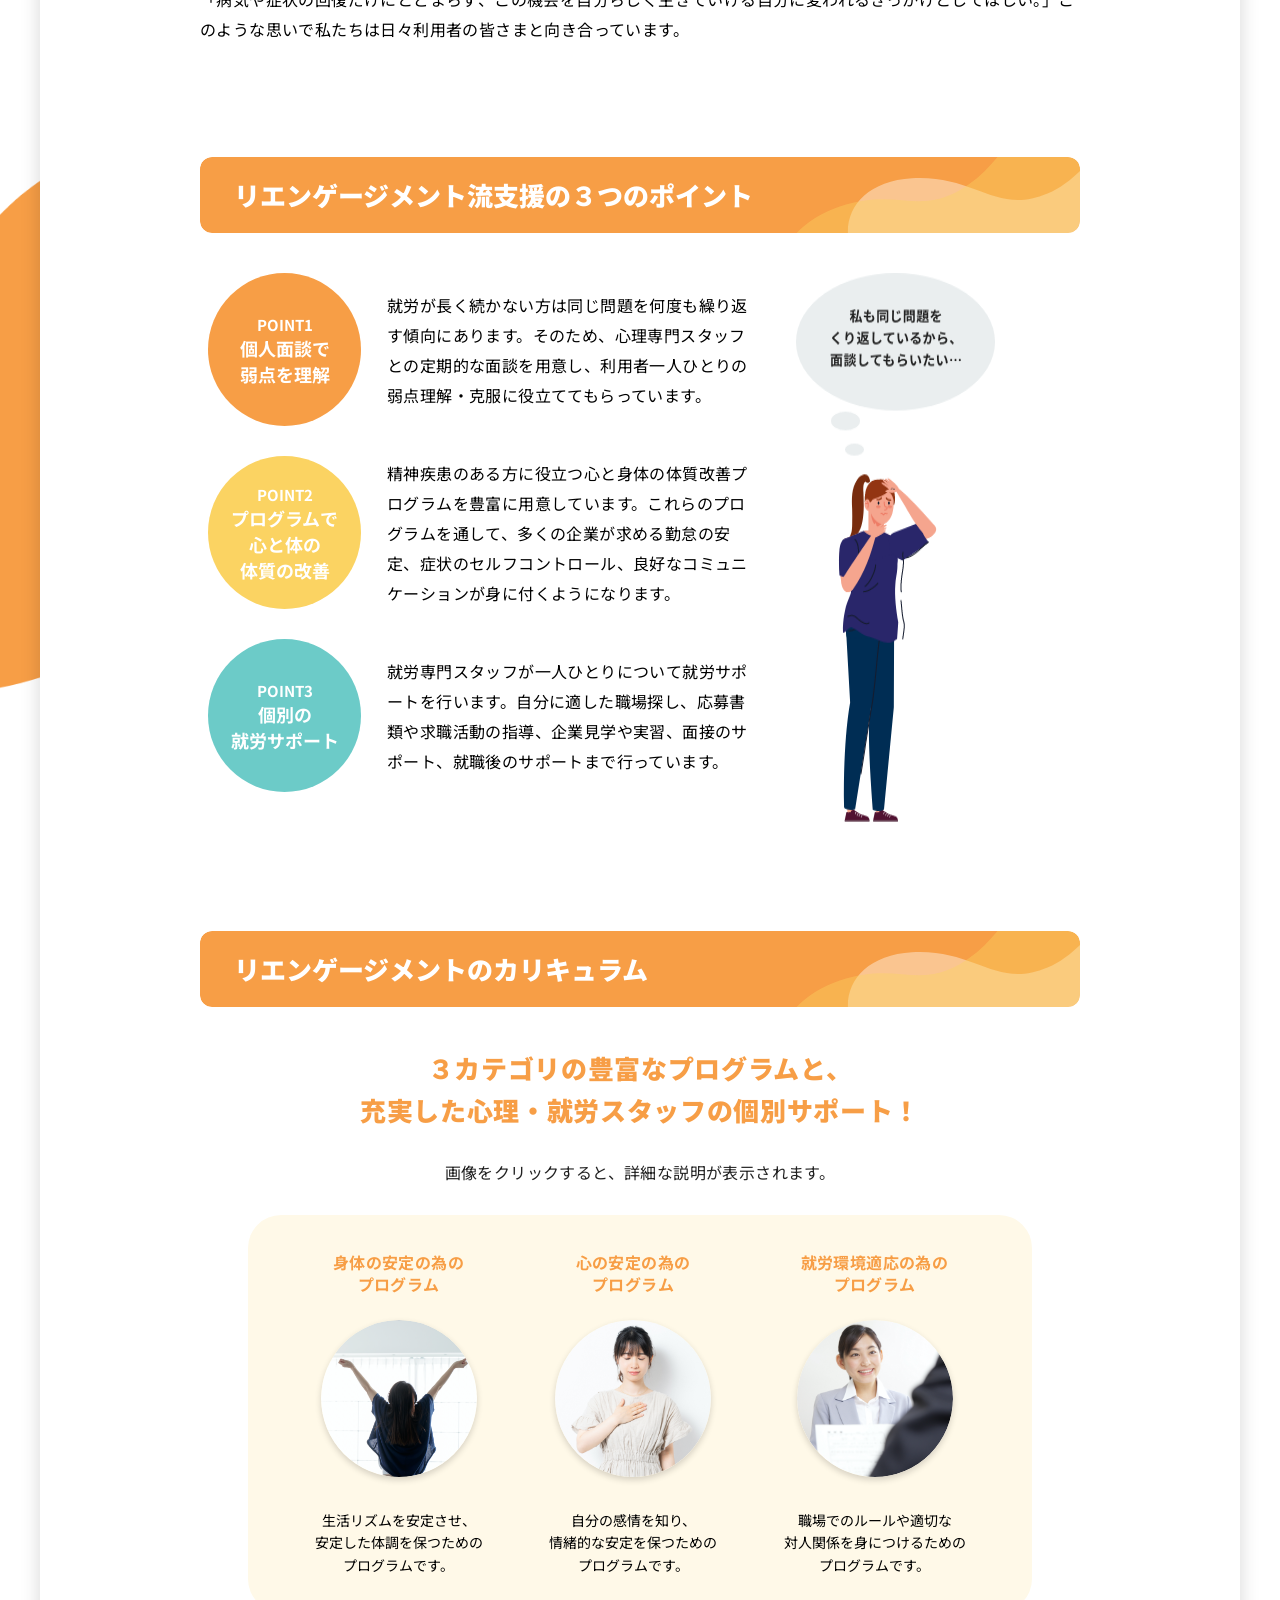
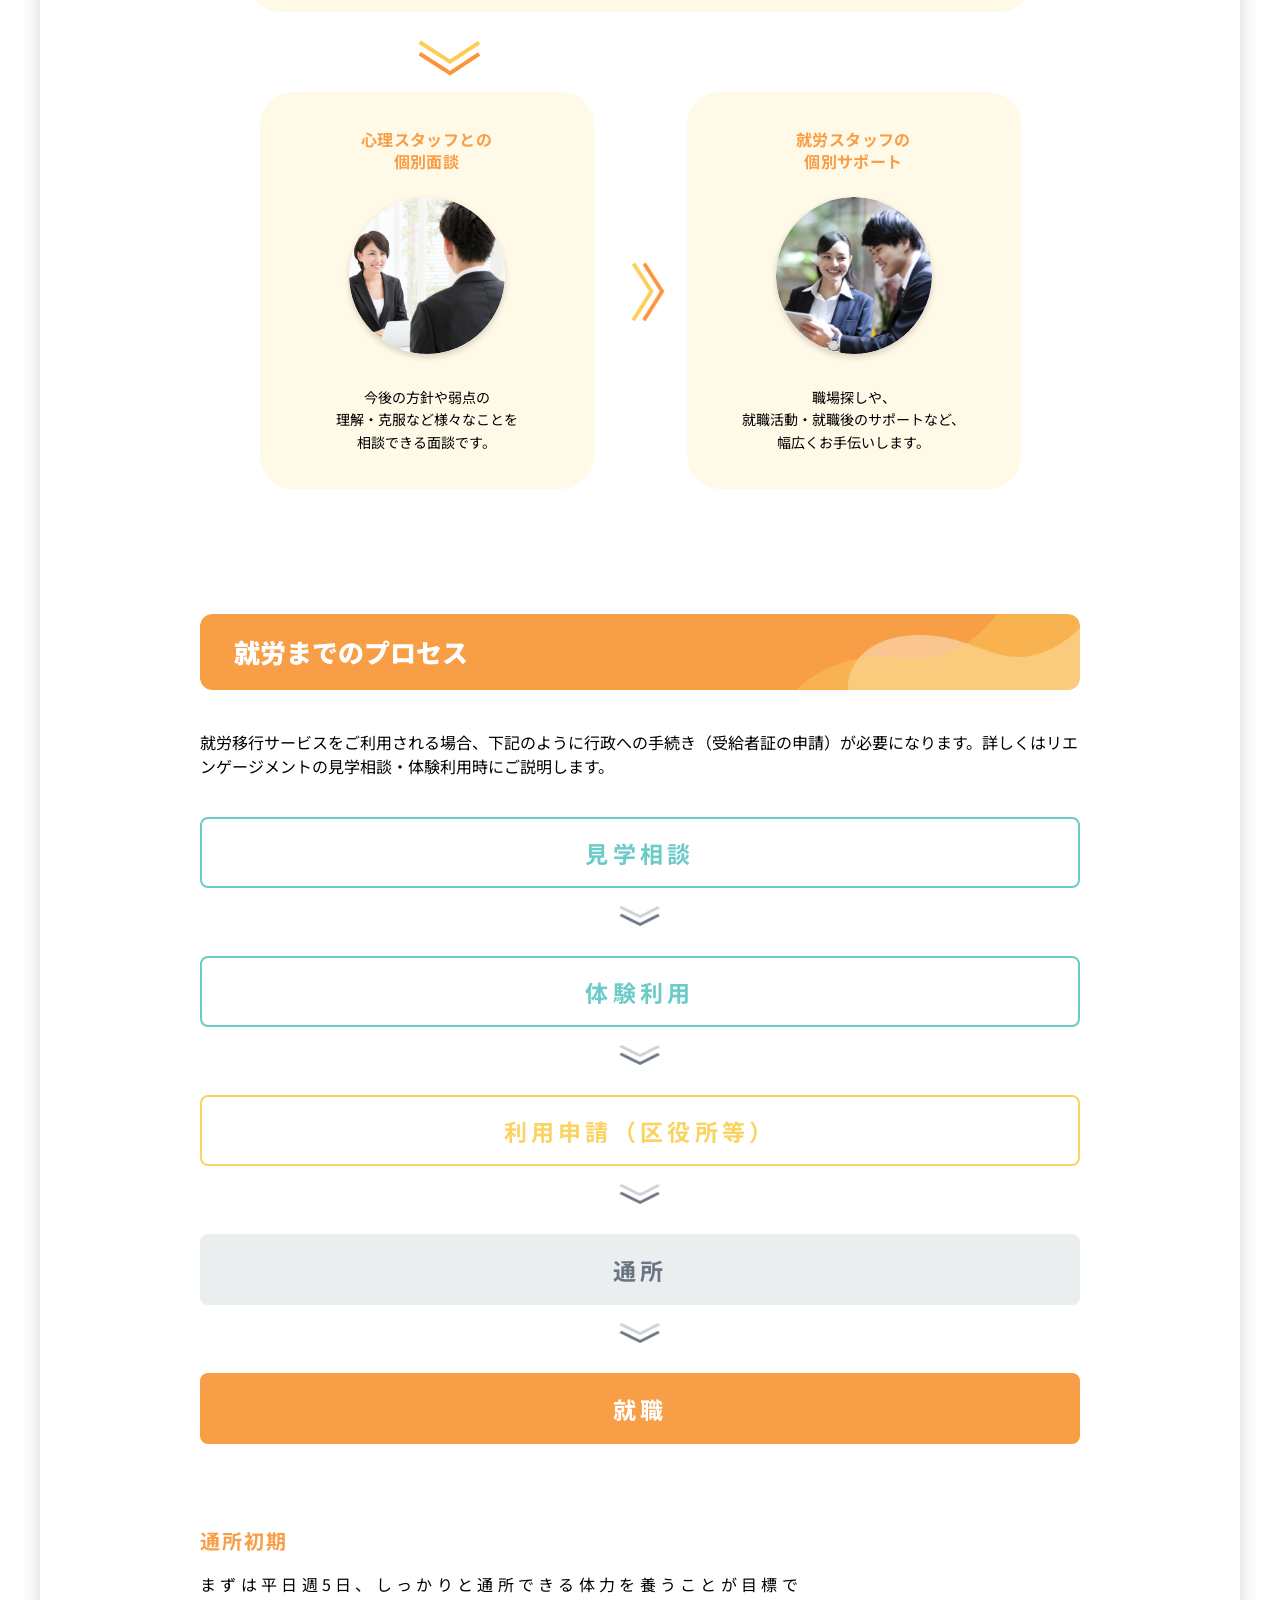
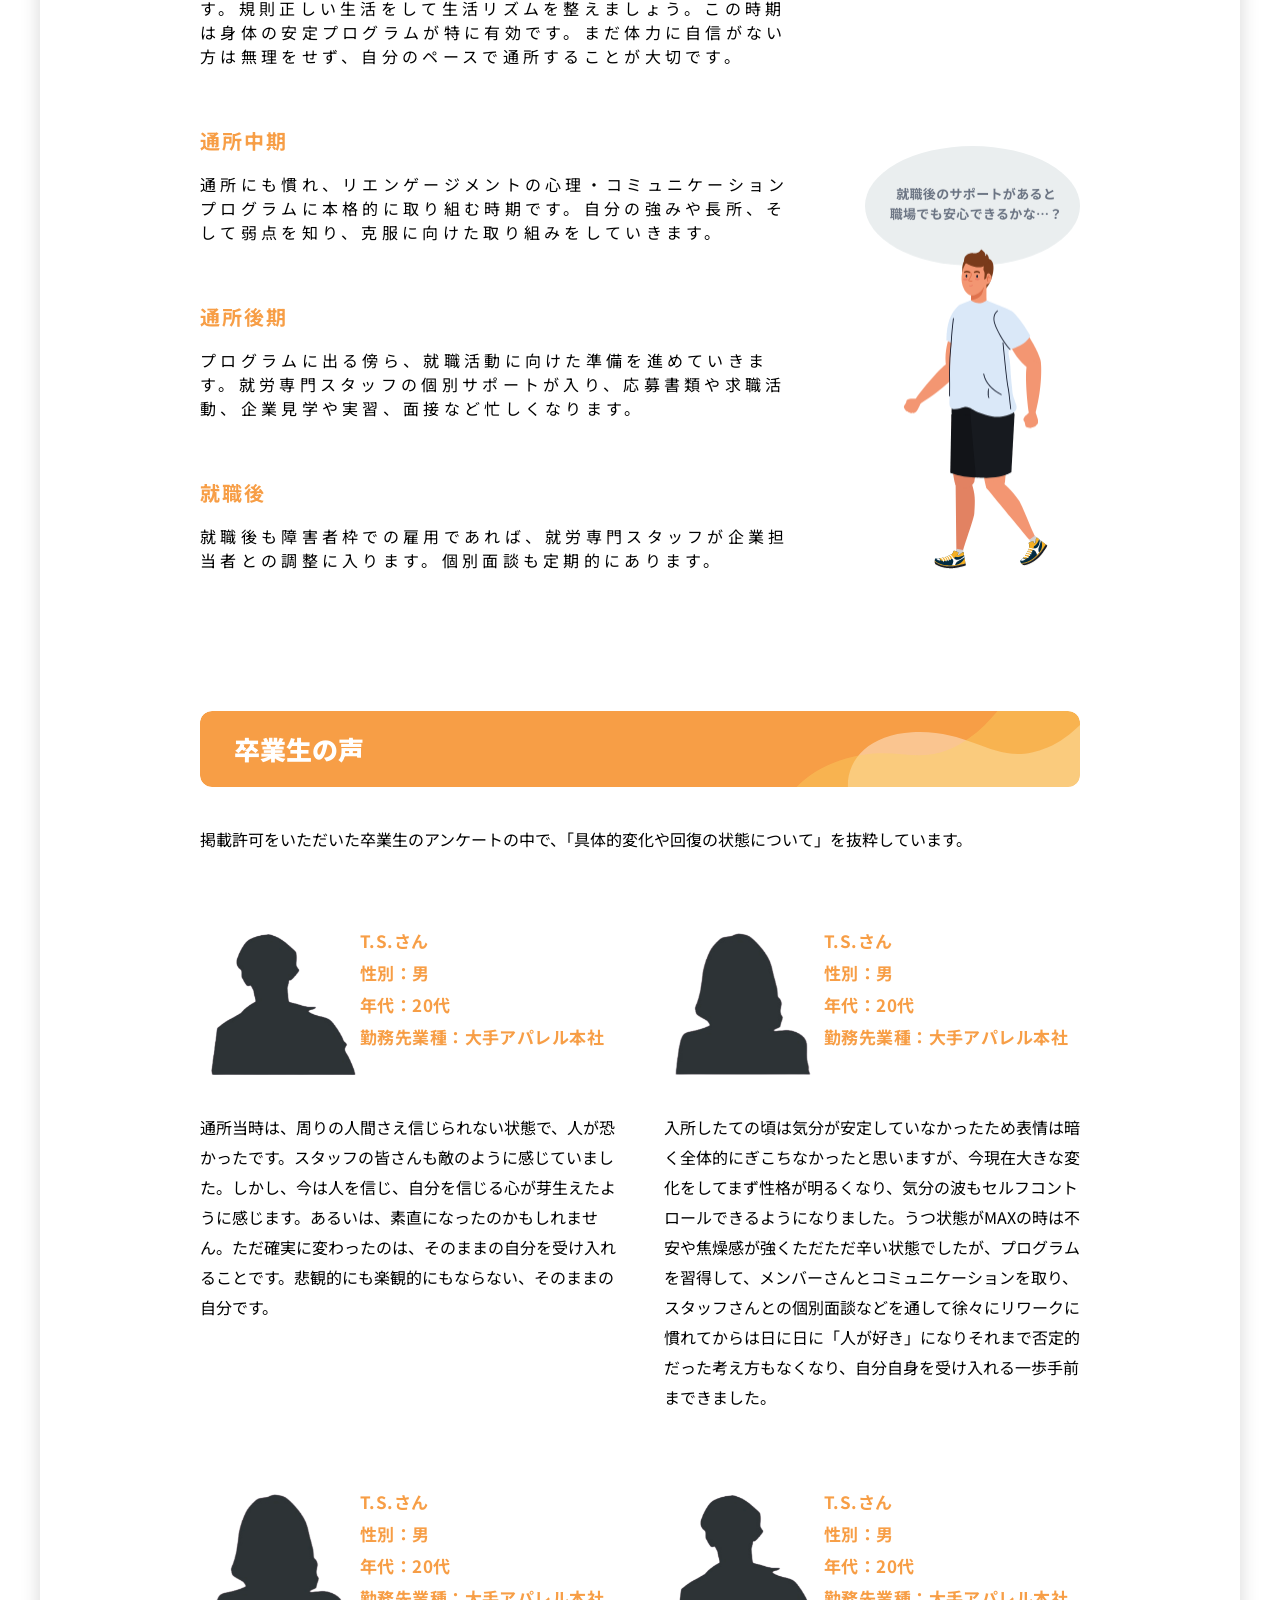
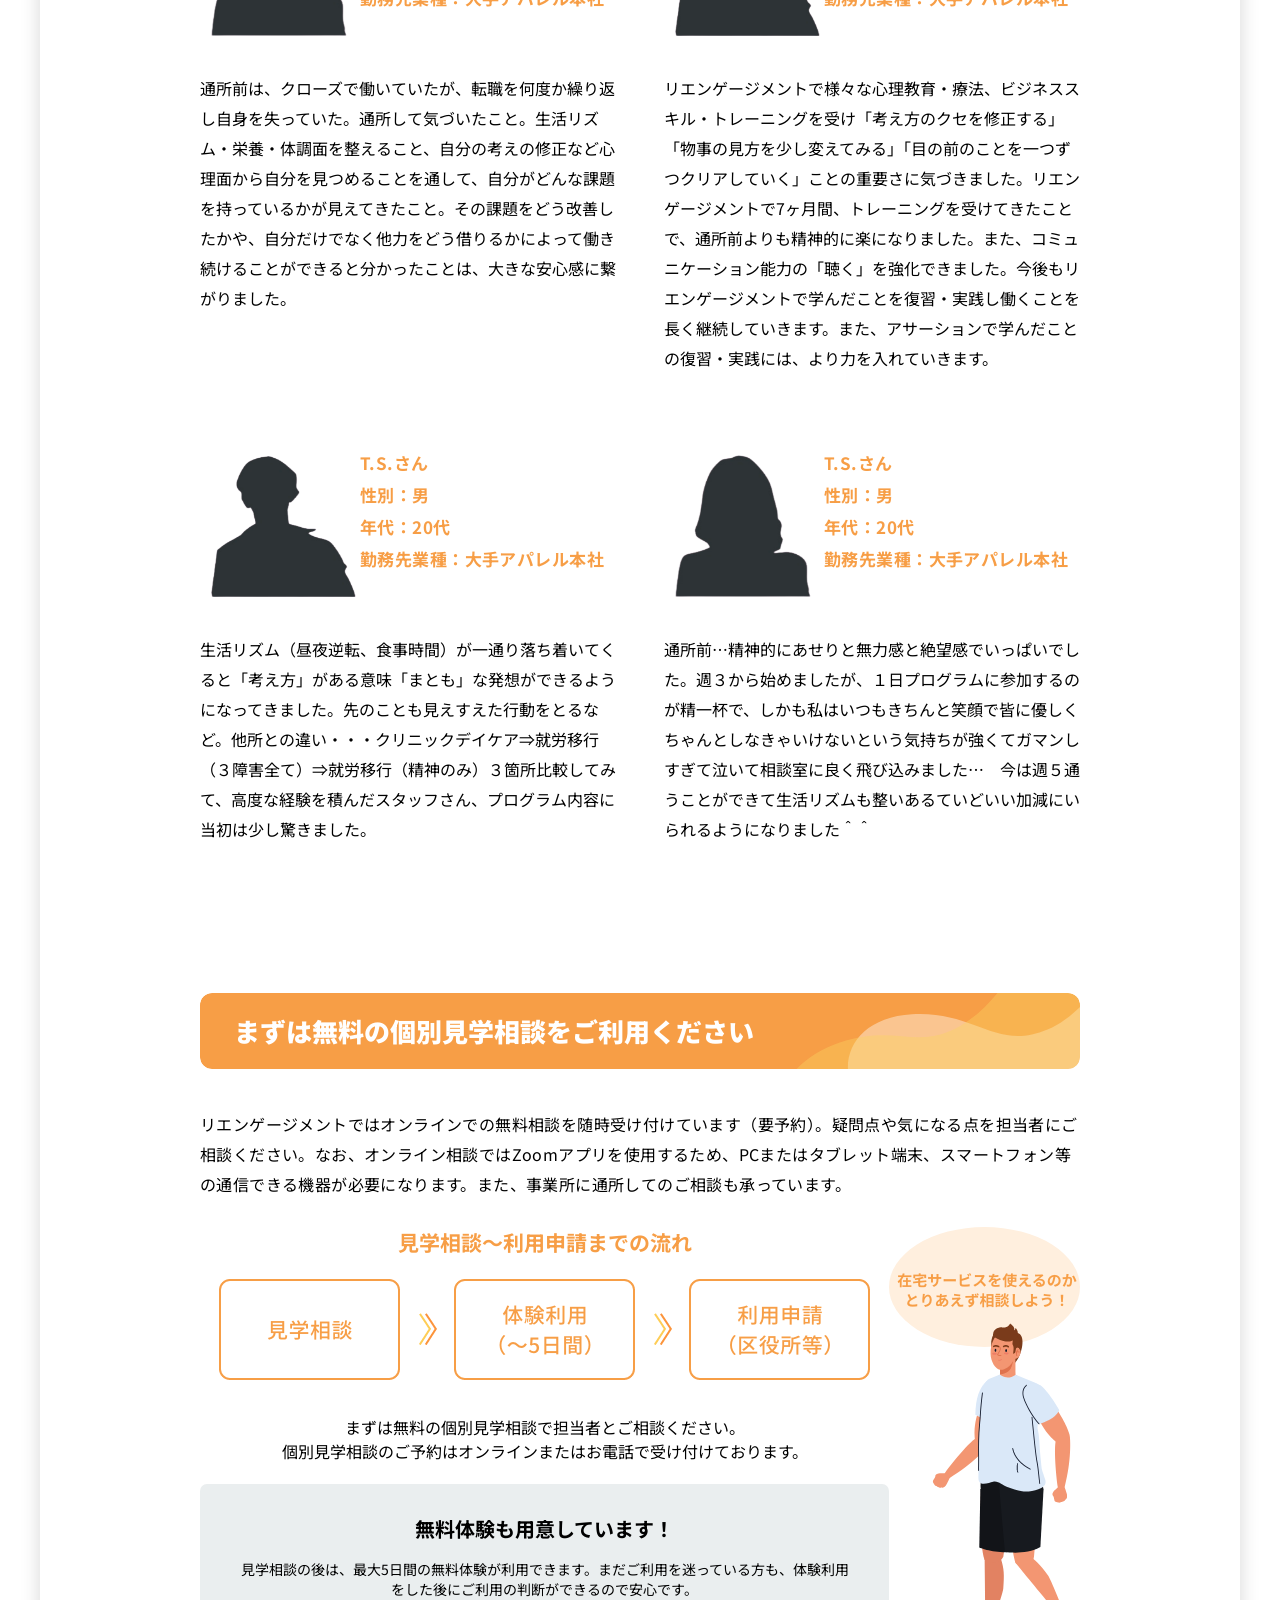
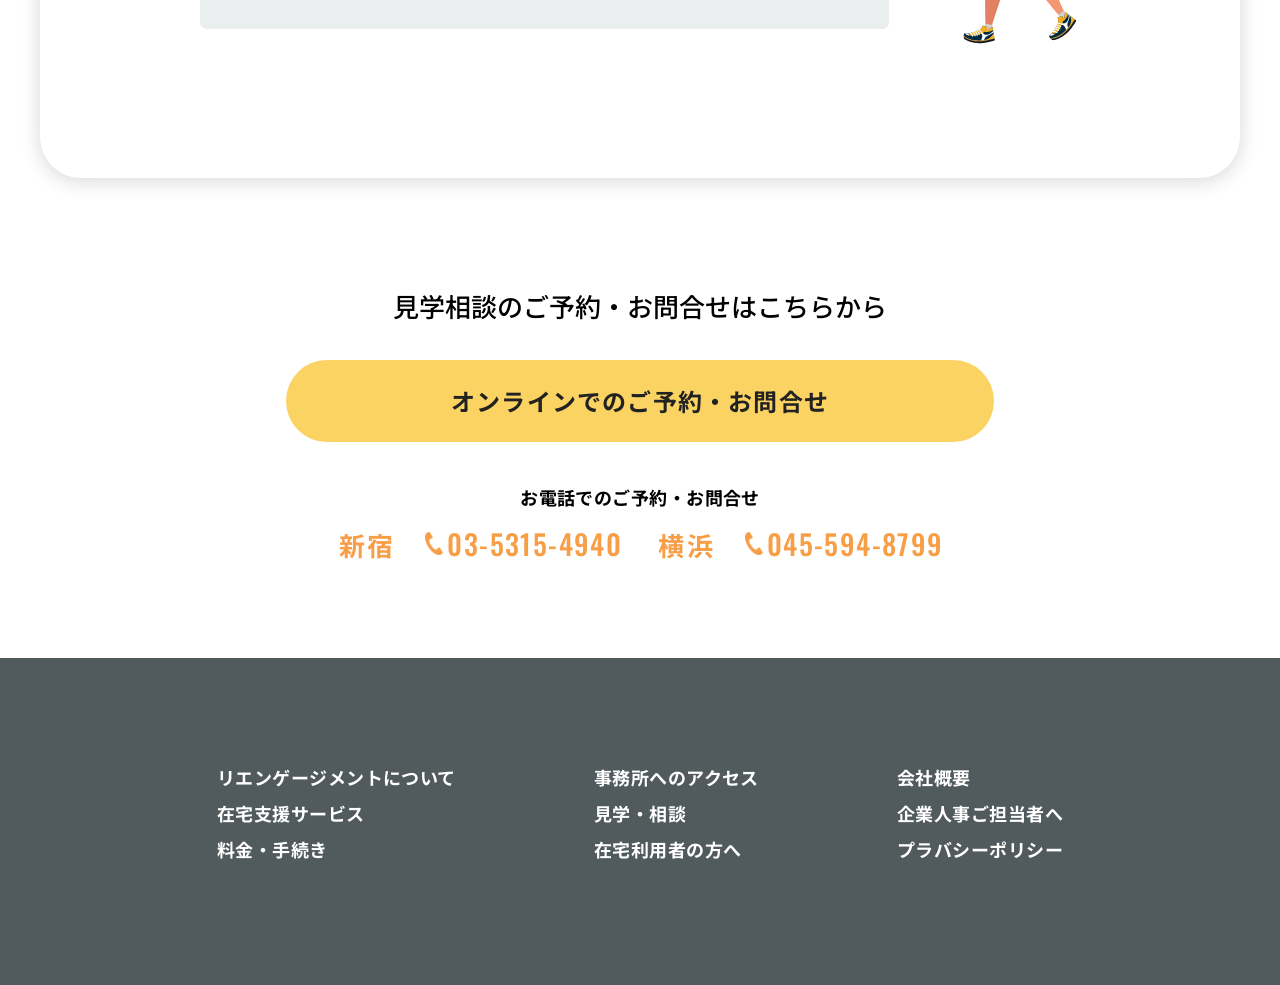
==== commit 1c9e1e9d: "Update index.html" ====
--- a/index.html
+++ b/index.html
@@ -152,6 +152,7 @@
                 </div><!--pitem-->
 
 
+
                 <div class="modal_1">
                     <span class="dli-close"></span>
                     <div class="modal_1_wrap">
@@ -194,9 +195,9 @@
                 <div class="modal_3">
                     <div class="modal_3_wrap">
                     <span class="dli-close"></span>
-                    <div class="btn"><p>就労スタッフの個別サポート</p></div>  
-                    <p class="modal_text">就職活動全般に渡る個別サポートと就労後の支援です。いざ就職活動を…となっても、一人だとどこから手を付けたらよいのか分からないもの。リエンゲージメントでは就労専門スタッフが常駐し、一人ひとりを個別サポート。
-                        これまでのキャリアの棚卸しからその人に適した職場探し、障害者雇用に関する相談や応募書類の書き方、面接サポート、実習や求人の紹介、就労後の企業との調整や面談など多岐にわたる支援をしています。</p>
+                    <div class="btn"><p>就労環境への適応のためのプログラム</p></div>  
+                    <p class="modal_text">就職活動で内定を得たり、職場で気持ちよく過ごしたりするには、身体と心を安定するだけではなく、周りの人々とよい関係を作ることが必要です。
+                        リエンゲージメントではコミュニケーションスキルトレーニングや各種心理プログラム、ビジネスマナー、就労準備プログラムなど様々なプログラムを用意し、職場での適切なコミュニケーションや人間関係を構築する準備をしています。</p>
                         <img class="modal_img5" src="img/main-service/modal_img4.png" alt="プログラム風景">
                    </div>
                     </div><!--momdal-->
@@ -233,21 +234,20 @@
                     <div class="modal_5">
                         <span class="dli-close"></span>
                         <div class="modal_5_wrap">
-                        <div class="btn"><p>身体の安定のためのプログラム</p></div>  
+                        <div class="btn"><p>就労スタッフの個別サポート</p></div>  
                         <p class="modal_text">生活リズムを安定させ、就職しても安定した体調を保てるようにする
                             「体の体質改善」プログラムです。自己管理プログラムや各種運動プログラム、
                             健康や疾病についての教育などがあります。
                             また定期的な自律神経の測定等のモニタリングも行っています。</p>
-                            <img class="modal_img5" src="img/main-service/modal_img5.png" alt="プログラム風景">
-                            <p class="modal_title">自律神経の測定結果サンプル</p>        
-                            <p class="modal_bottom_text">専用の測定器で自律神経を測定すると、このような結果が表示されます。</p>          
+                            <p class="modal_title">就労後のメンタル管理システム</p>        
+                            <p class="modal_bottom_text">リエンゲージメント卒業後、スマートフォンで利用できるメンタル管理システムを用い、出勤出来ているか、気分は落ち込んでいないかを毎日チェックし、メールや電話、面談等でしっかりとフォローアップしています。</p>          
                             <img class="modal_img6" src="img/main-service/modal_img6.png" alt="プログラム風景">
                         </div>
                         </div><!--momdal-->
                 </div><!--program_second-->
             </div><!--flow-->
         </div><!--concept-->
-
+      
         <h2>就労までのプロセス</h2>
         <p class="text">就労移行サービスをご利用される場合、下記のように行政への手続き（受給者証の申請）が必要になります。詳しくはリエンゲージメントの見学相談・体験利用時にご説明します。</p>
         <div class="proceed">
--- a/scss/main-service.css
+++ b/scss/main-service.css
@@ -644,7 +644,7 @@
   transition: 0.3s;
 }
 
-html body .no-scroll header .header_wrap .header_nav ul li:last-child {
+html body .no-scroll header .header_wrap .header_nav ul li:nth-child(5) {
   border-right: none;
 }
 
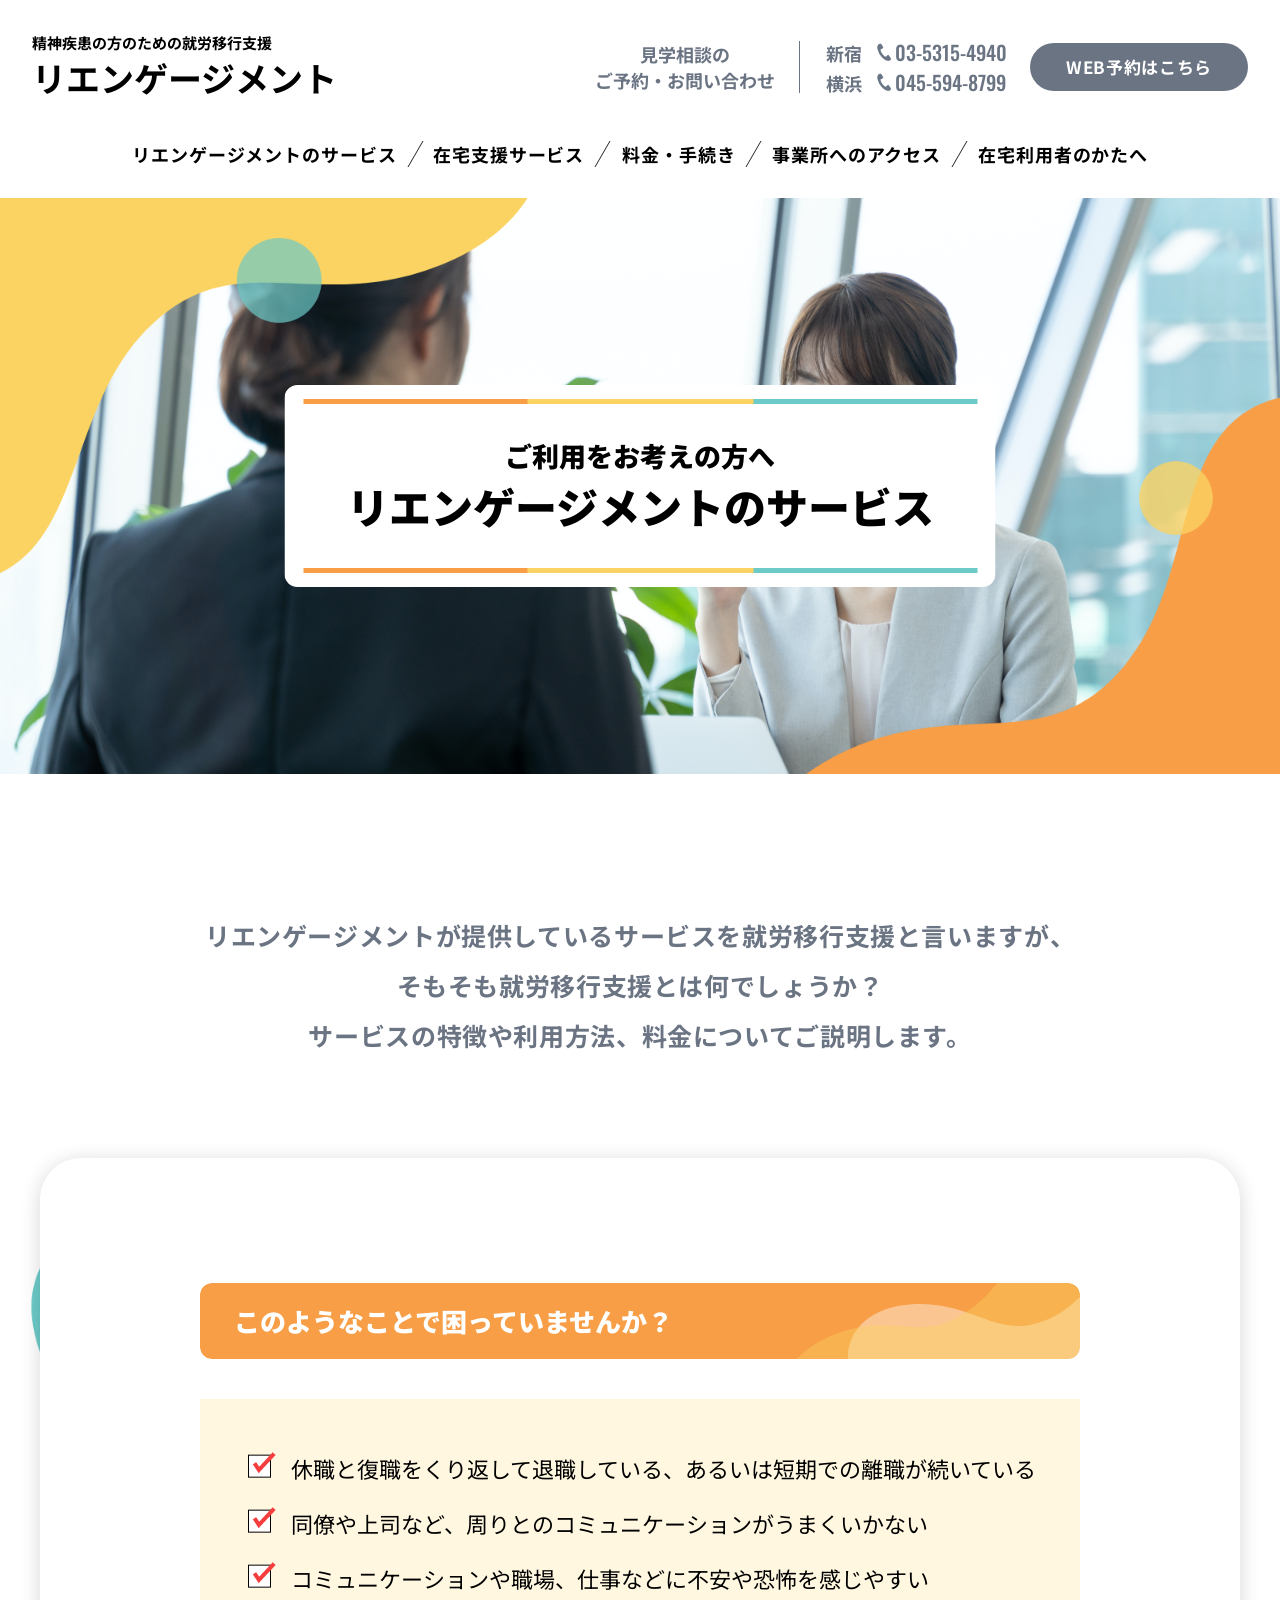
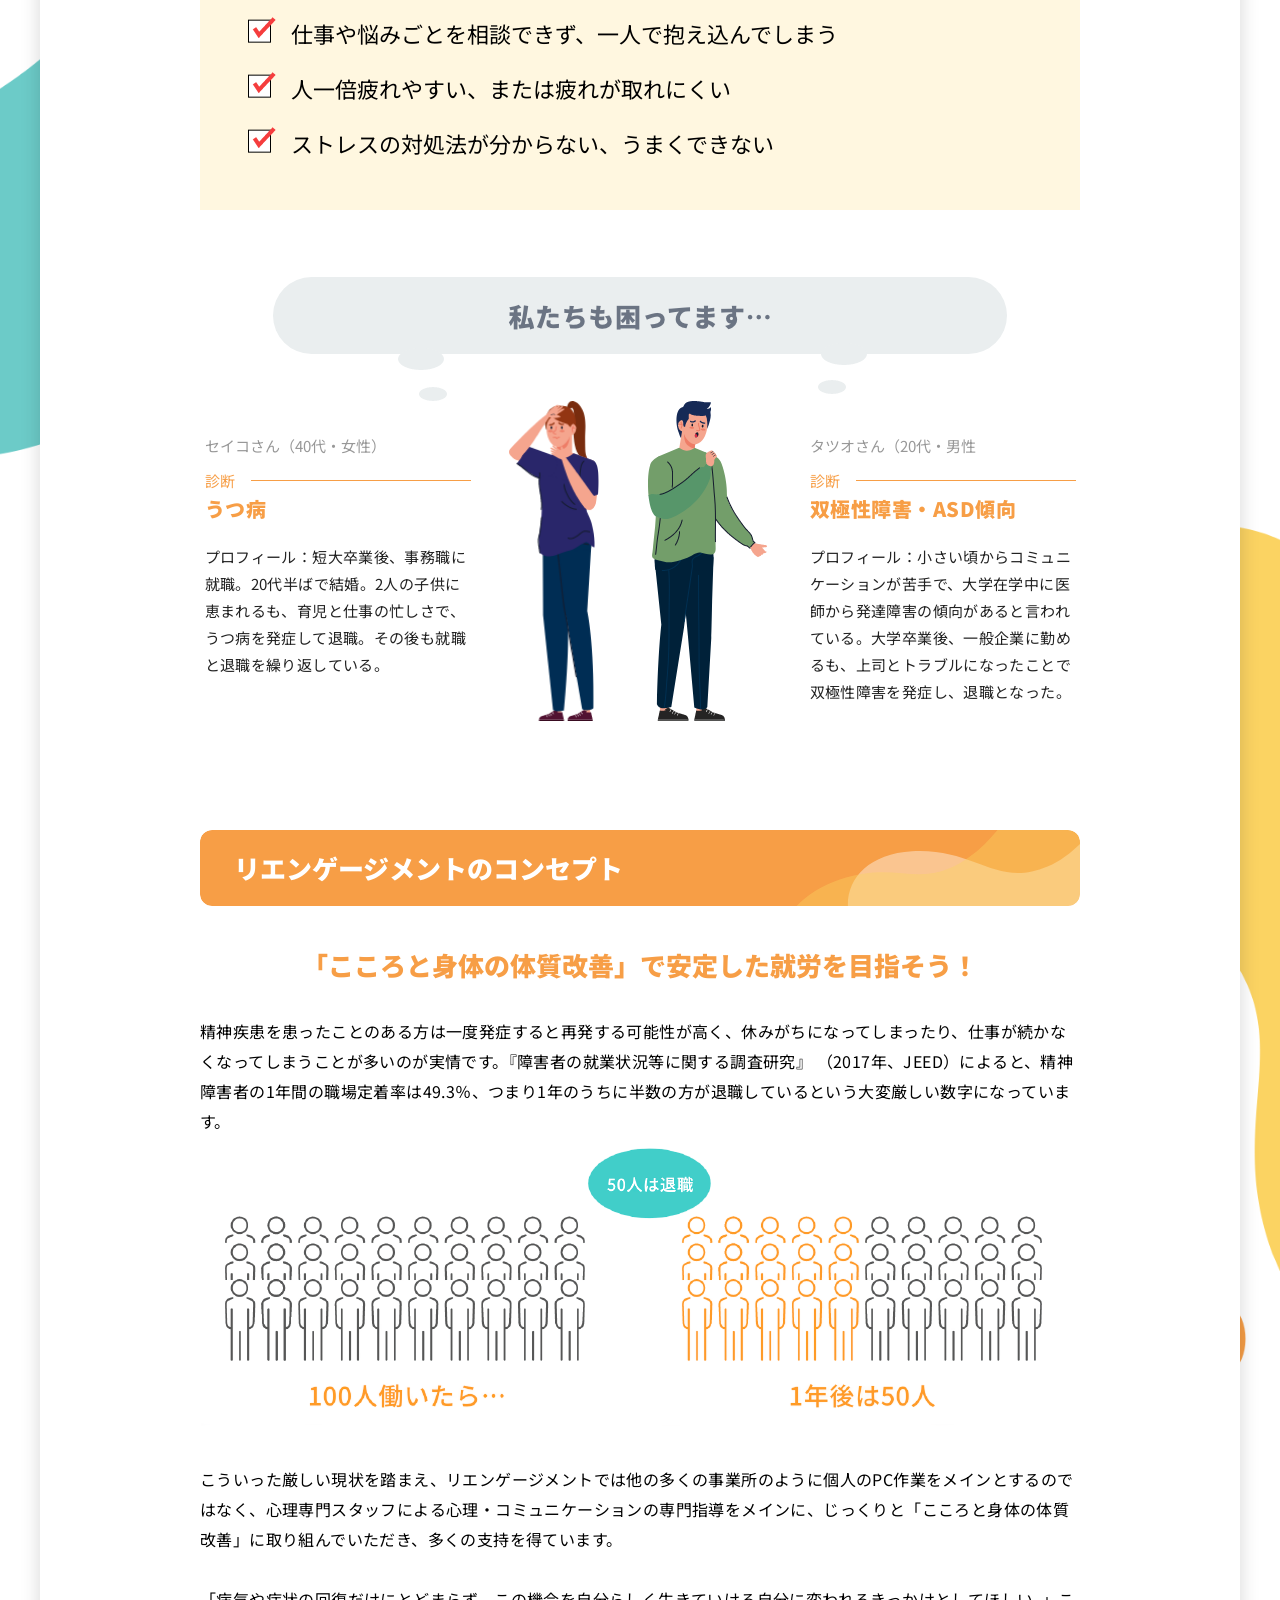
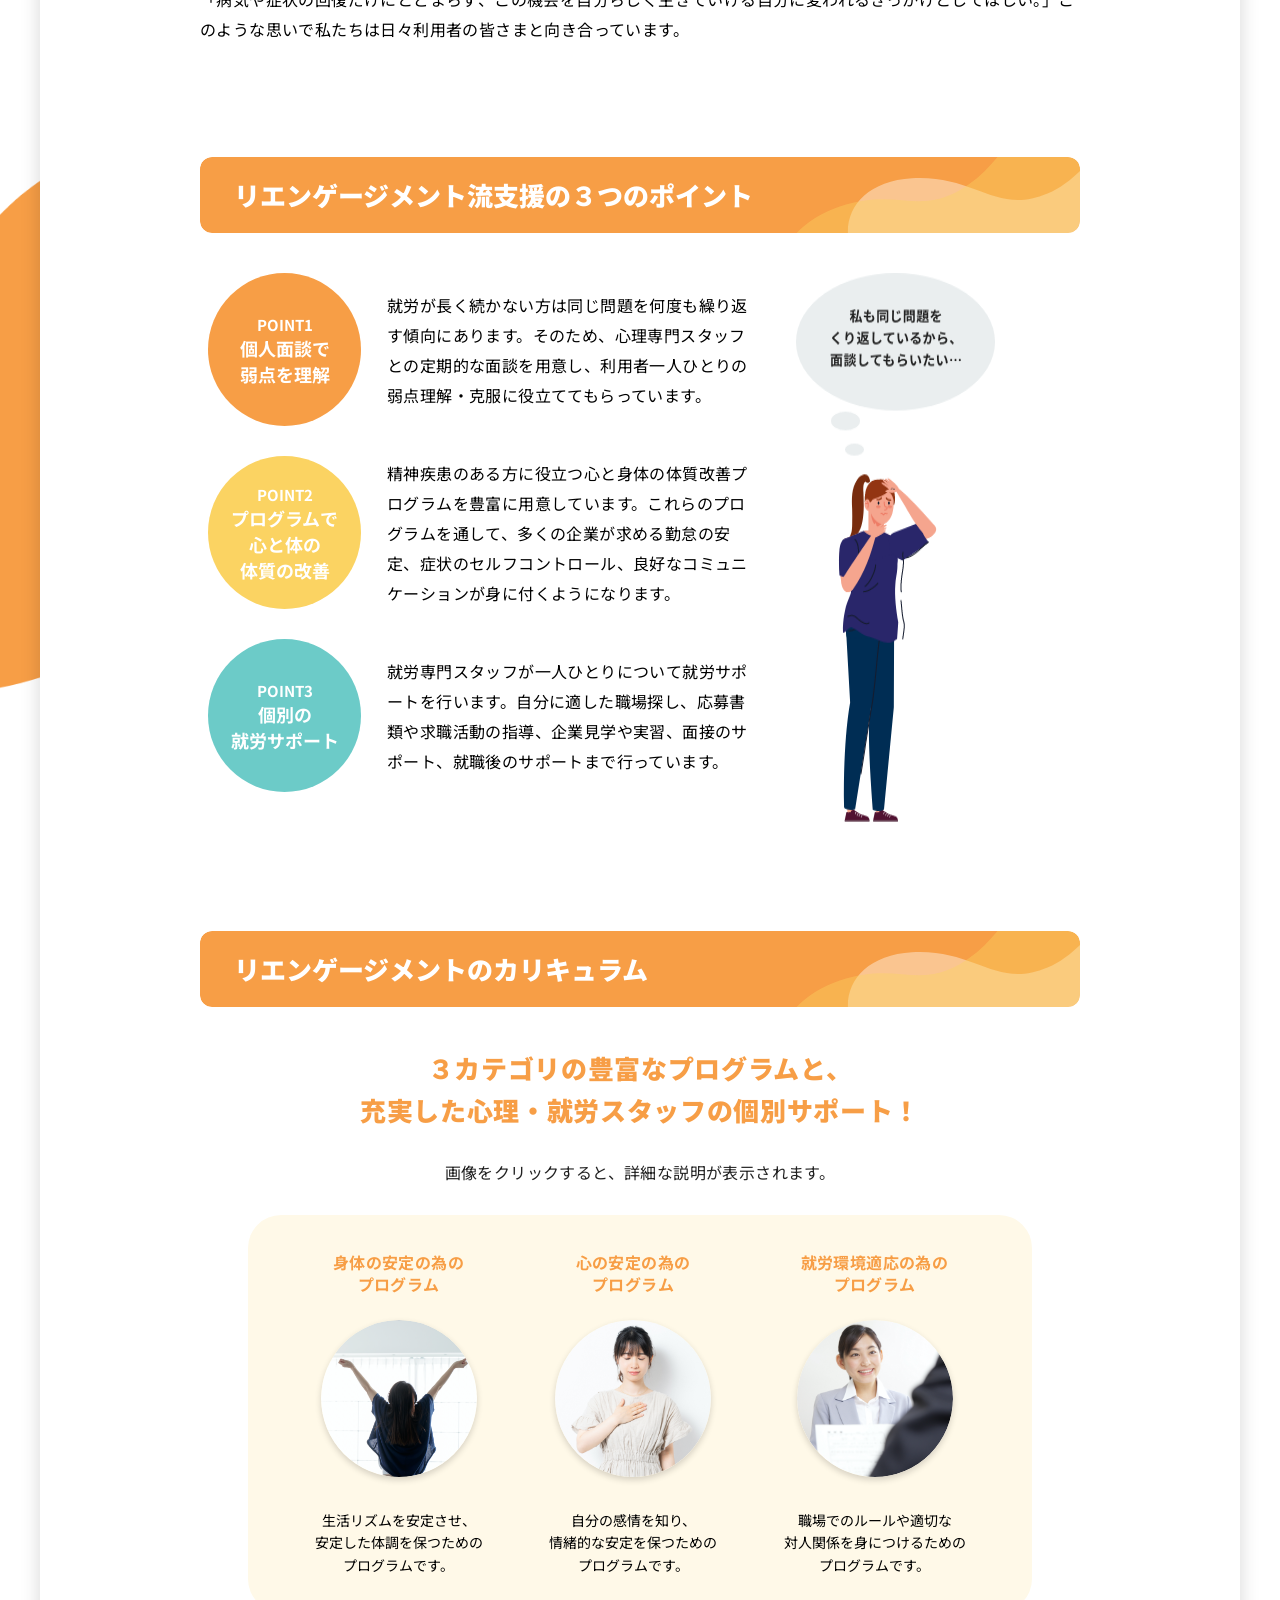
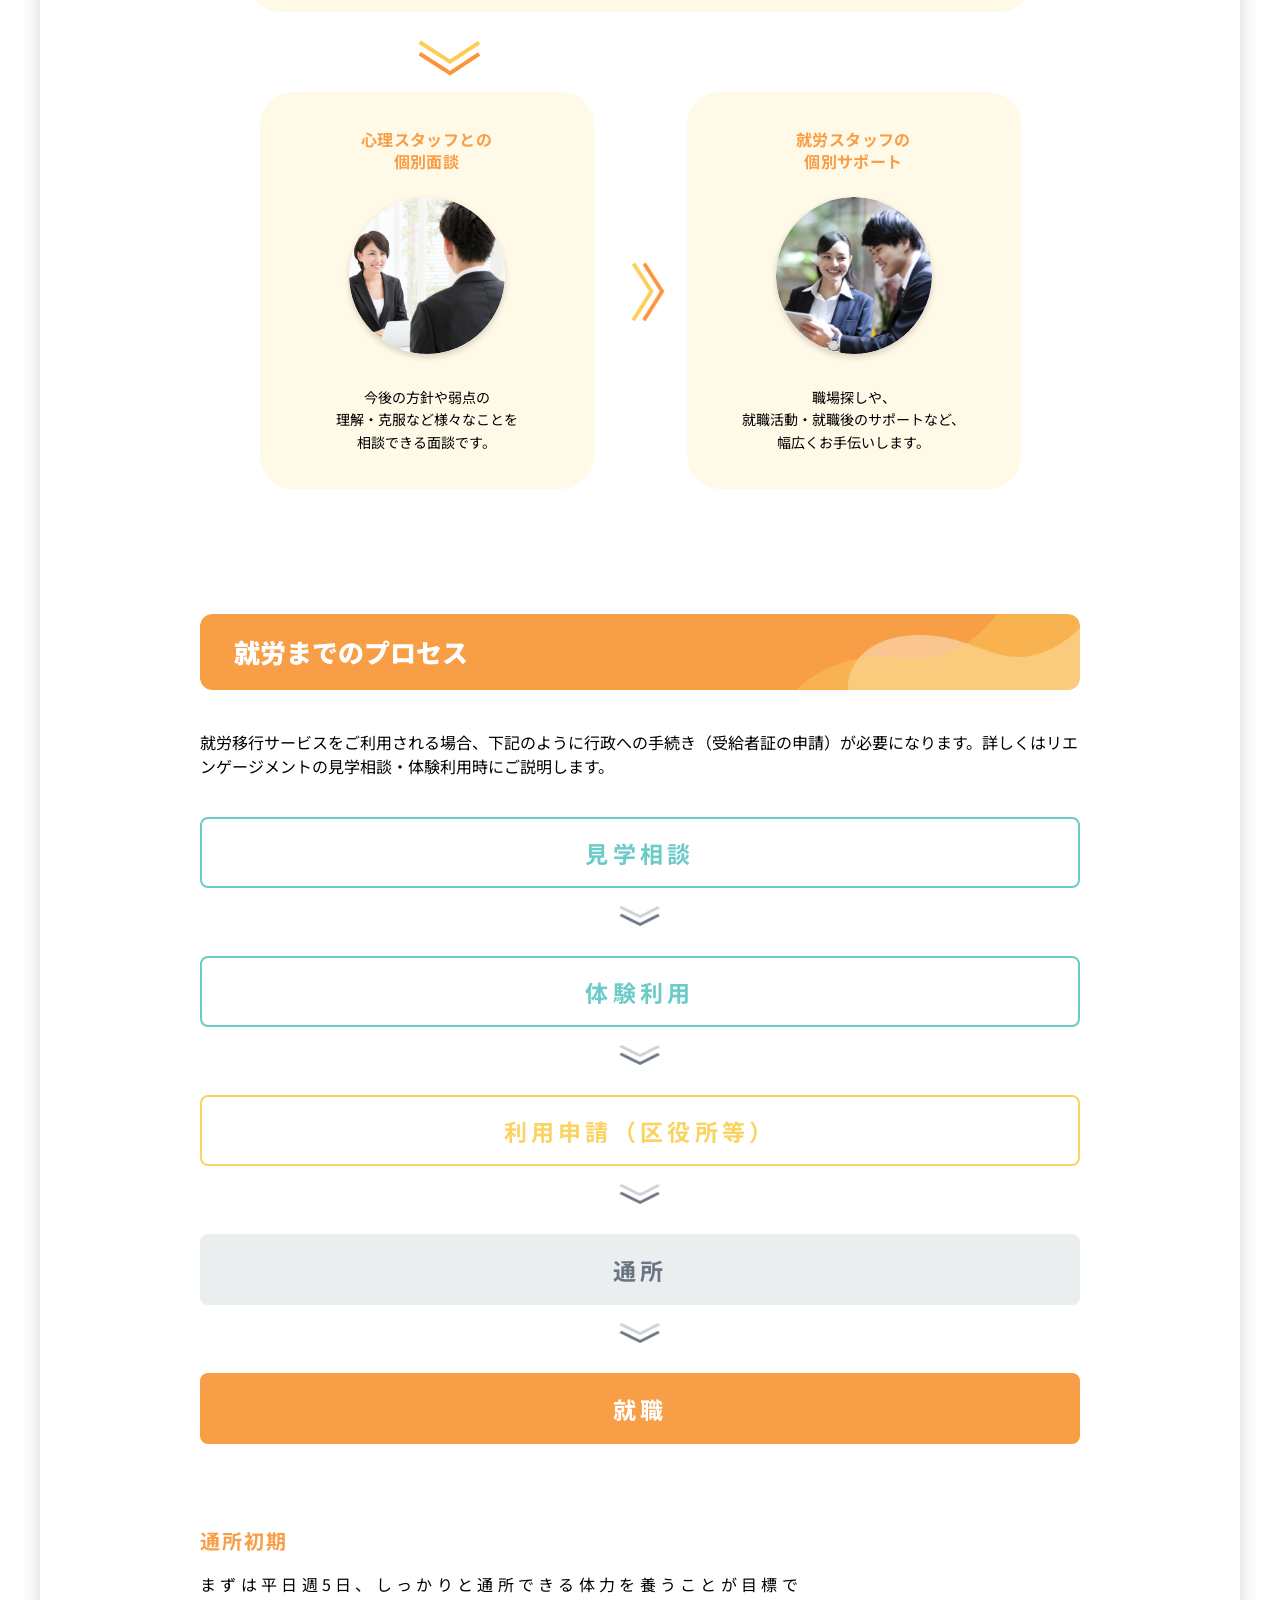
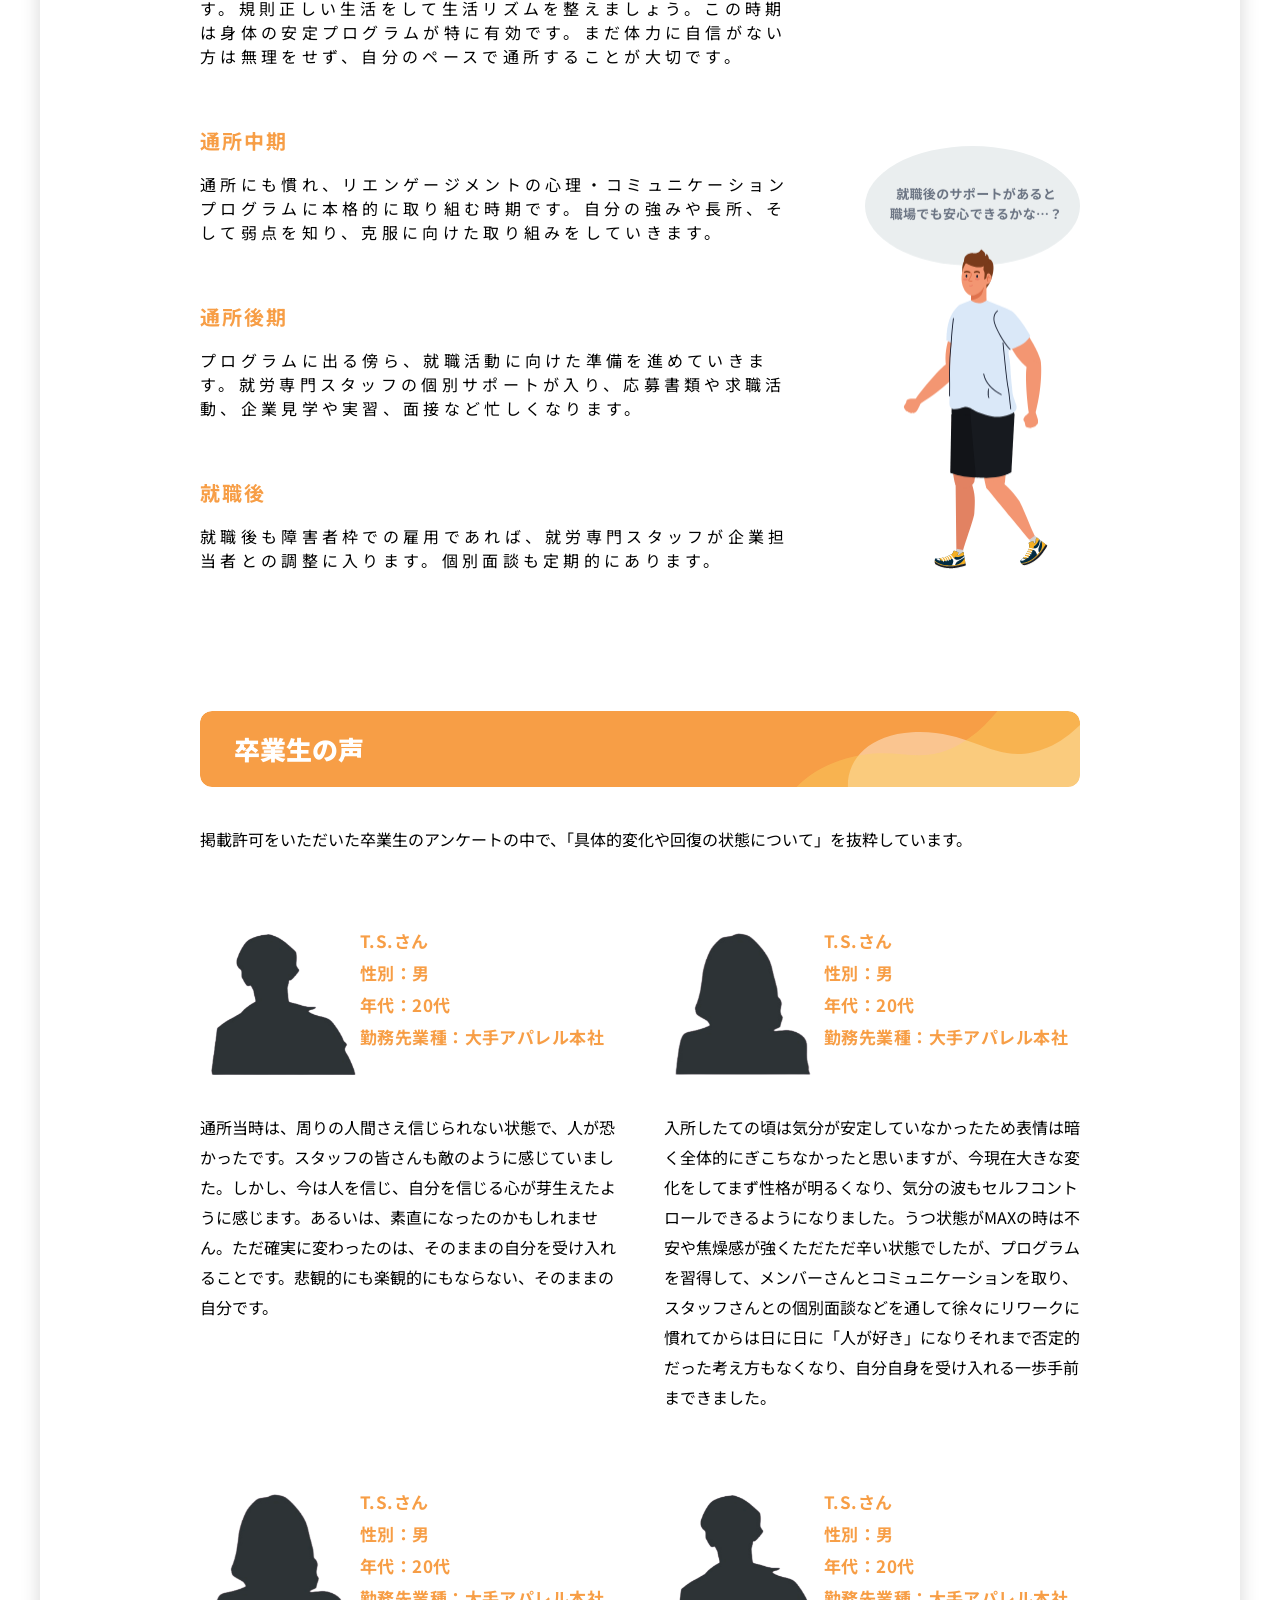
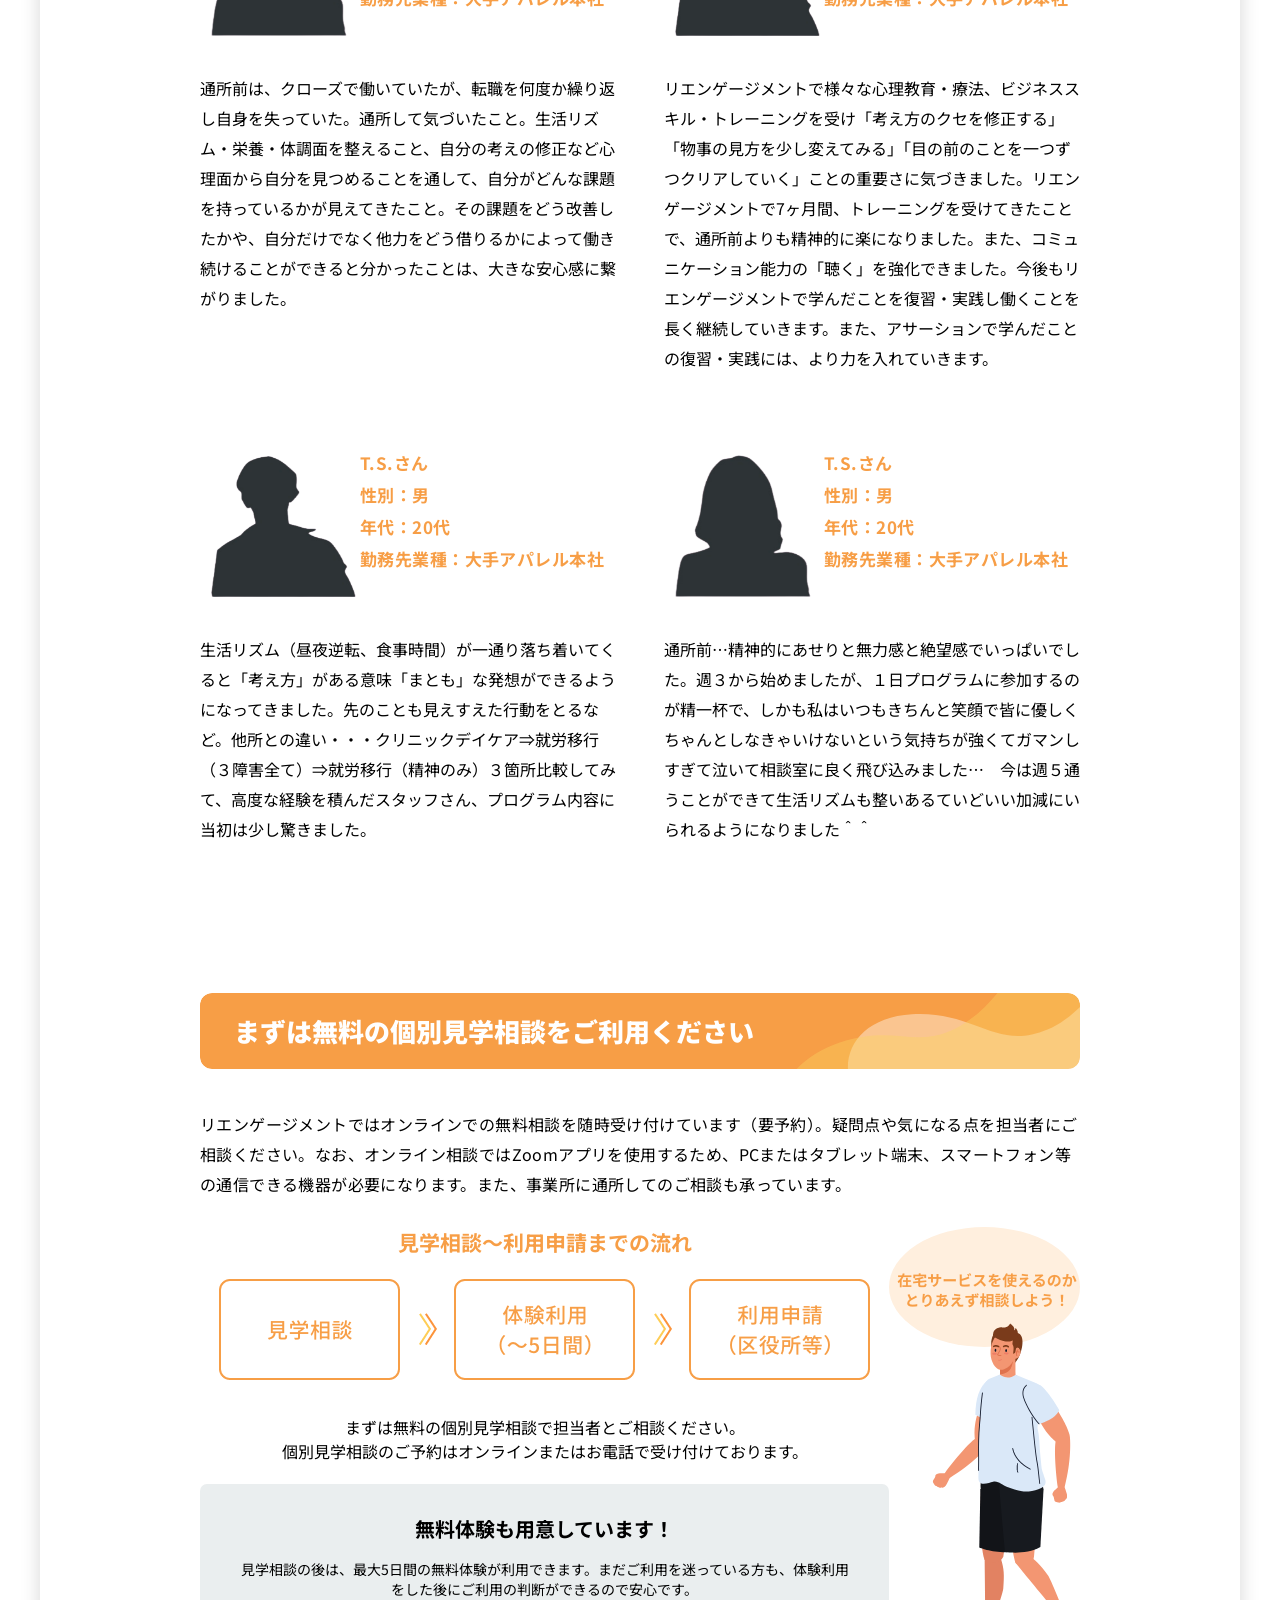
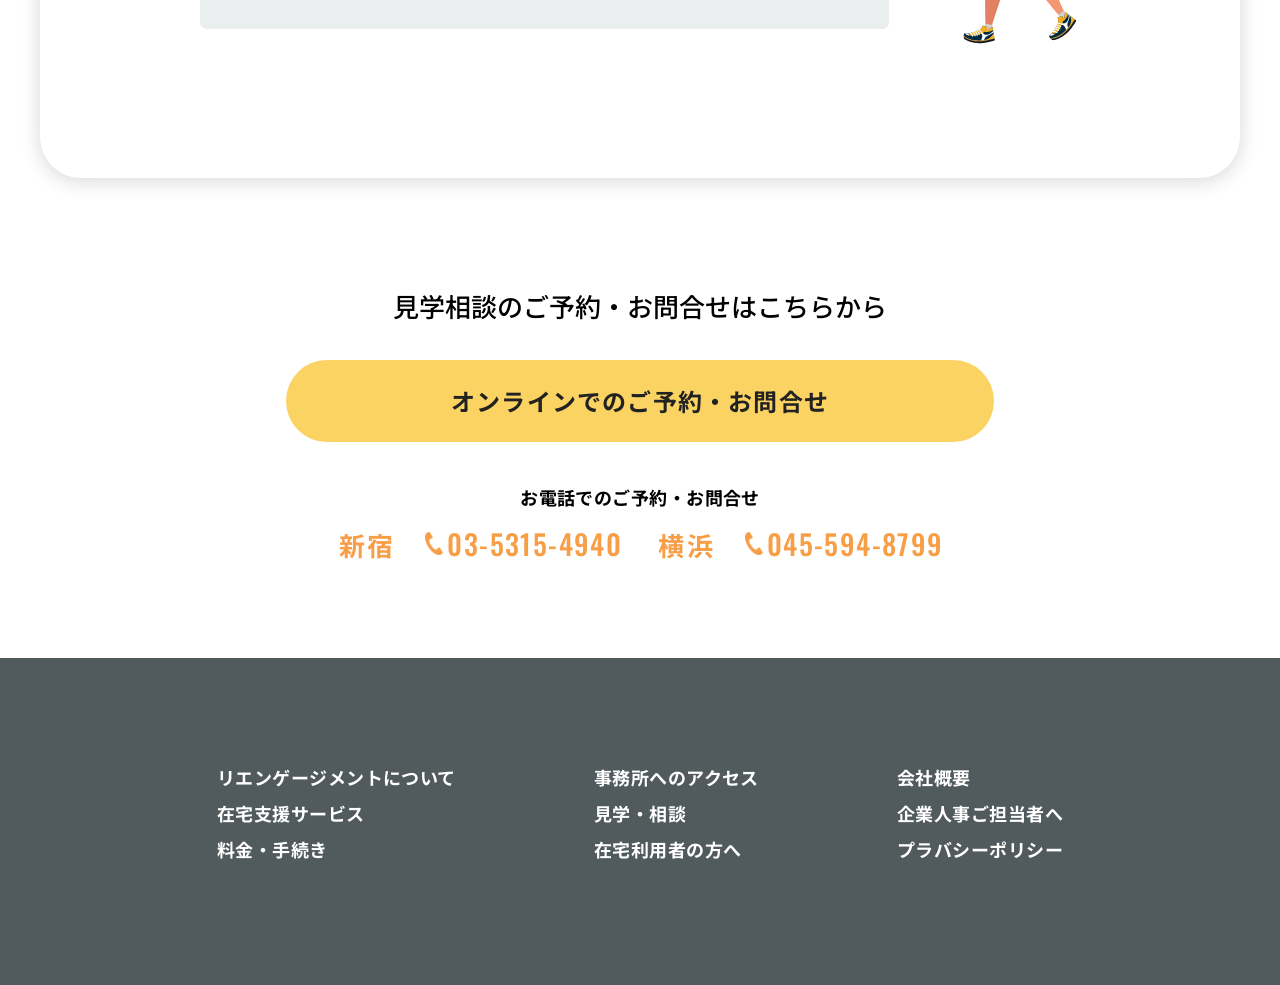
==== commit b0069cc4: "Update index.html" ====
--- a/index.html
+++ b/index.html
@@ -14,7 +14,6 @@
         <div class="header_wrap">
             <div class="header_block">
             <div class="header_logo">
-            <img src="img/front/group_logo2.png" alt="ロゴ">
       <h1 class="header_logo_title"><a href="https://htsubasa.github.io/reengagement/"><span class="header_logo_sub">精神疾患の方のための就労移行支援</span>リエンゲージメント</a></h1>
         </div><!--header_logo-->
         <div class="header_info">
@@ -34,7 +33,7 @@
         <li class="g-nav"><a href="https://htsubasa.github.io/main_service/">リエンゲージメントのサービス</a></li>
         <li class="g-nav"><a href="https://htsubasa.github.io/reengagement-service/">在宅支援サービス</a></li>
         <li class="g-nav"><a href="https://htsubasa.github.io/reengagement-price-page/">料金・手続き</a></li>
-        <li class="g-nav"><a href="https://htsubasa.github.io/reengagement_company/">事務所へのアクセス</a></li>
+        <li class="g-nav"><a href="https://htsubasa.github.io/reengagement_company/">事業所へのアクセス</a></li>
         <li class="g-nav"><a href="https://htsubasa.github.io/reengagement-program-page/">在宅利用者のかたへ</a></li>
         <li id="contact-drawer" class="g-nav"><a href="https://htsubasa.github.io/reengagement-program-page/">予約・問い合わせ</a></li>
     </ul>
@@ -229,7 +228,6 @@
                         <img class="modal_img5" src="img/main-service/card_img5.png" alt="プログラム風景">
                         <p class="program_text">職場探しや、<br>就職活動・就職後のサポートなど、<br>幅広くお手伝いします。</p>
                     </div><!--pitem-->
-
 
                     <div class="modal_5">
                         <span class="dli-close"></span>
--- a/scss/main-service.css
+++ b/scss/main-service.css
@@ -2527,7 +2527,7 @@
   color: #6CCBC8;
   text-align: center;
   margin-bottom: 14px;
-  margin-top: 35px;
+  margin-top: 55px;
 }
 
 @media (max-width: 560px) {
@@ -2537,7 +2537,10 @@
 }
 
 html body .no-scroll .content_box .curriculum .flow .program_second .modal_5 .modal_5_wrap .modal_bottom_text {
-  text-align: center;
+  width: 648px;
+  margin: 0 auto;
+  line-height: 2.1;
+  letter-spacing: 1.6px;
 }
 
 @media (max-width: 768px) {
@@ -2545,6 +2548,11 @@
     width: 85%;
     margin: 0 auto;
   }
+}
+
+html body .no-scroll .content_box .curriculum .flow .program_second .modal_5 .modal_5_wrap .modal_img6 {
+  width: 405px;
+  height: 283px;
 }
 
 html body .no-scroll .content_box .curriculum .flow .program_second .arrow_right {
